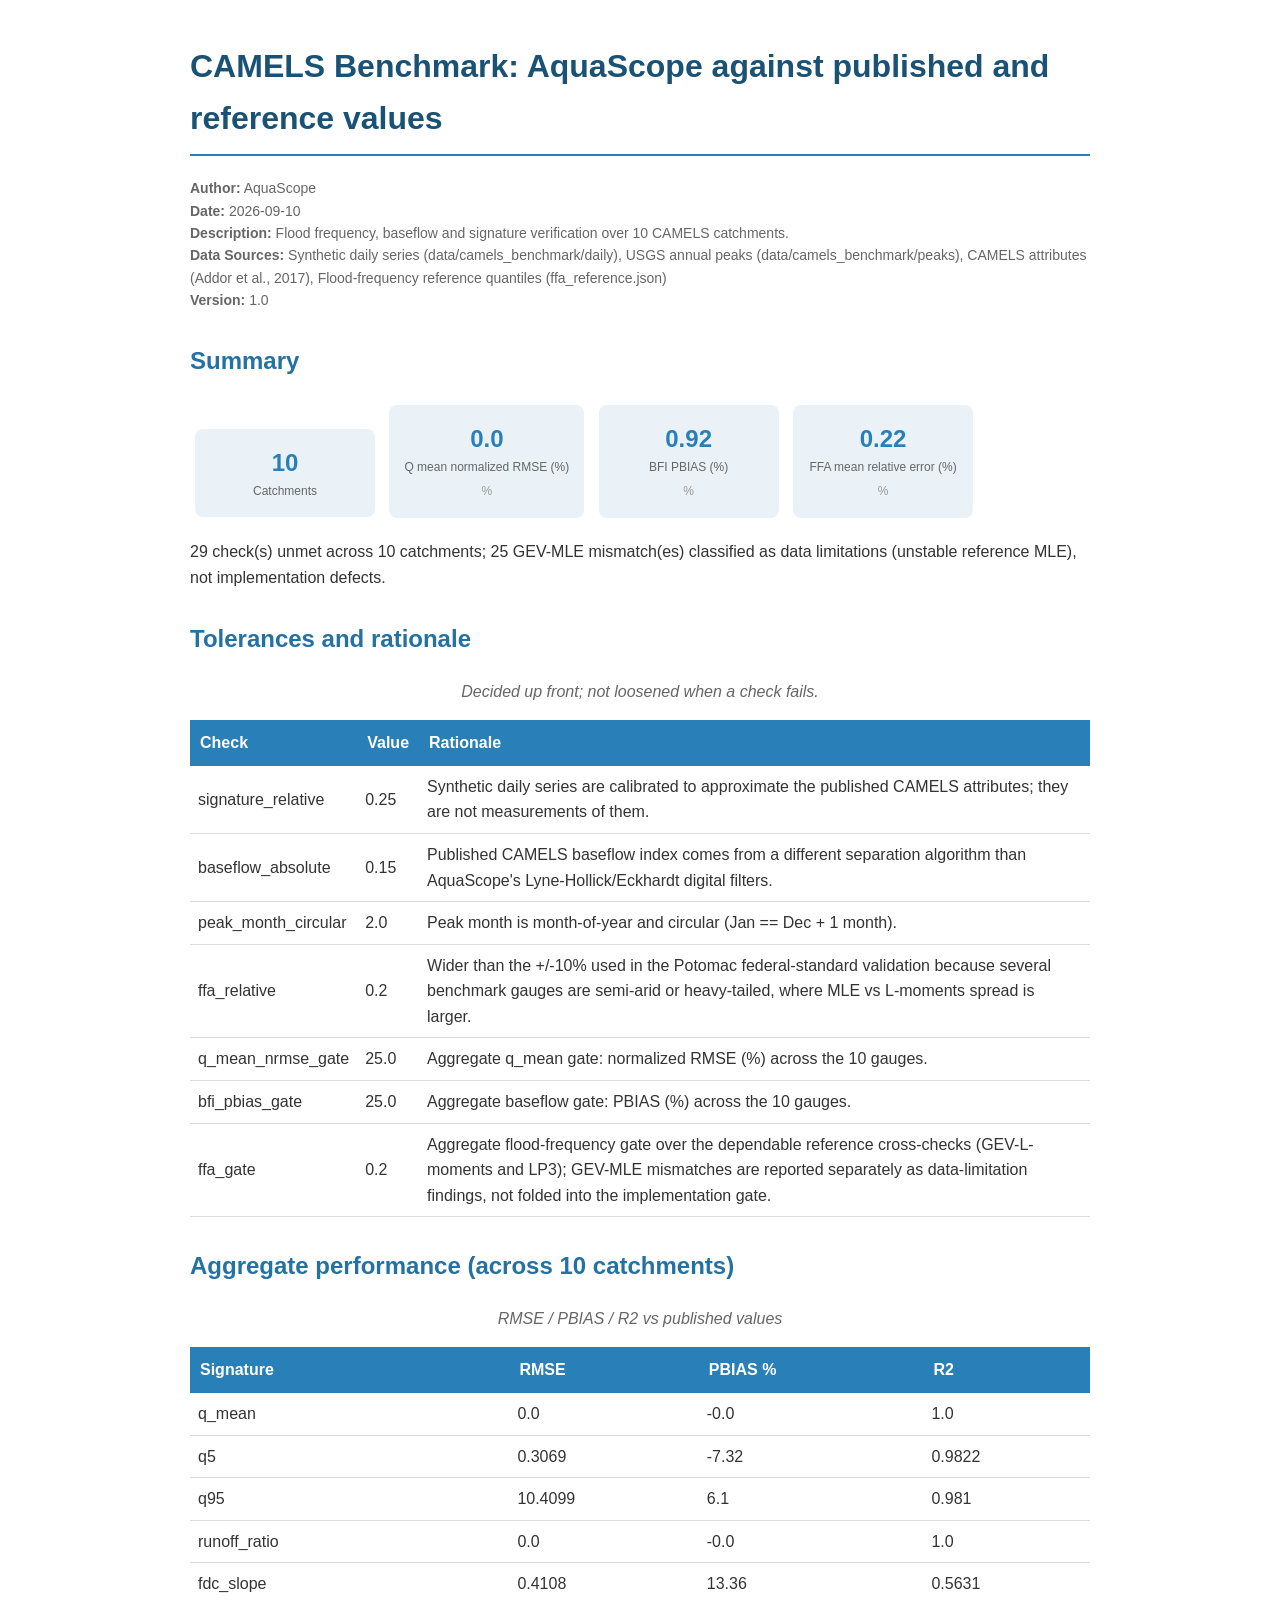
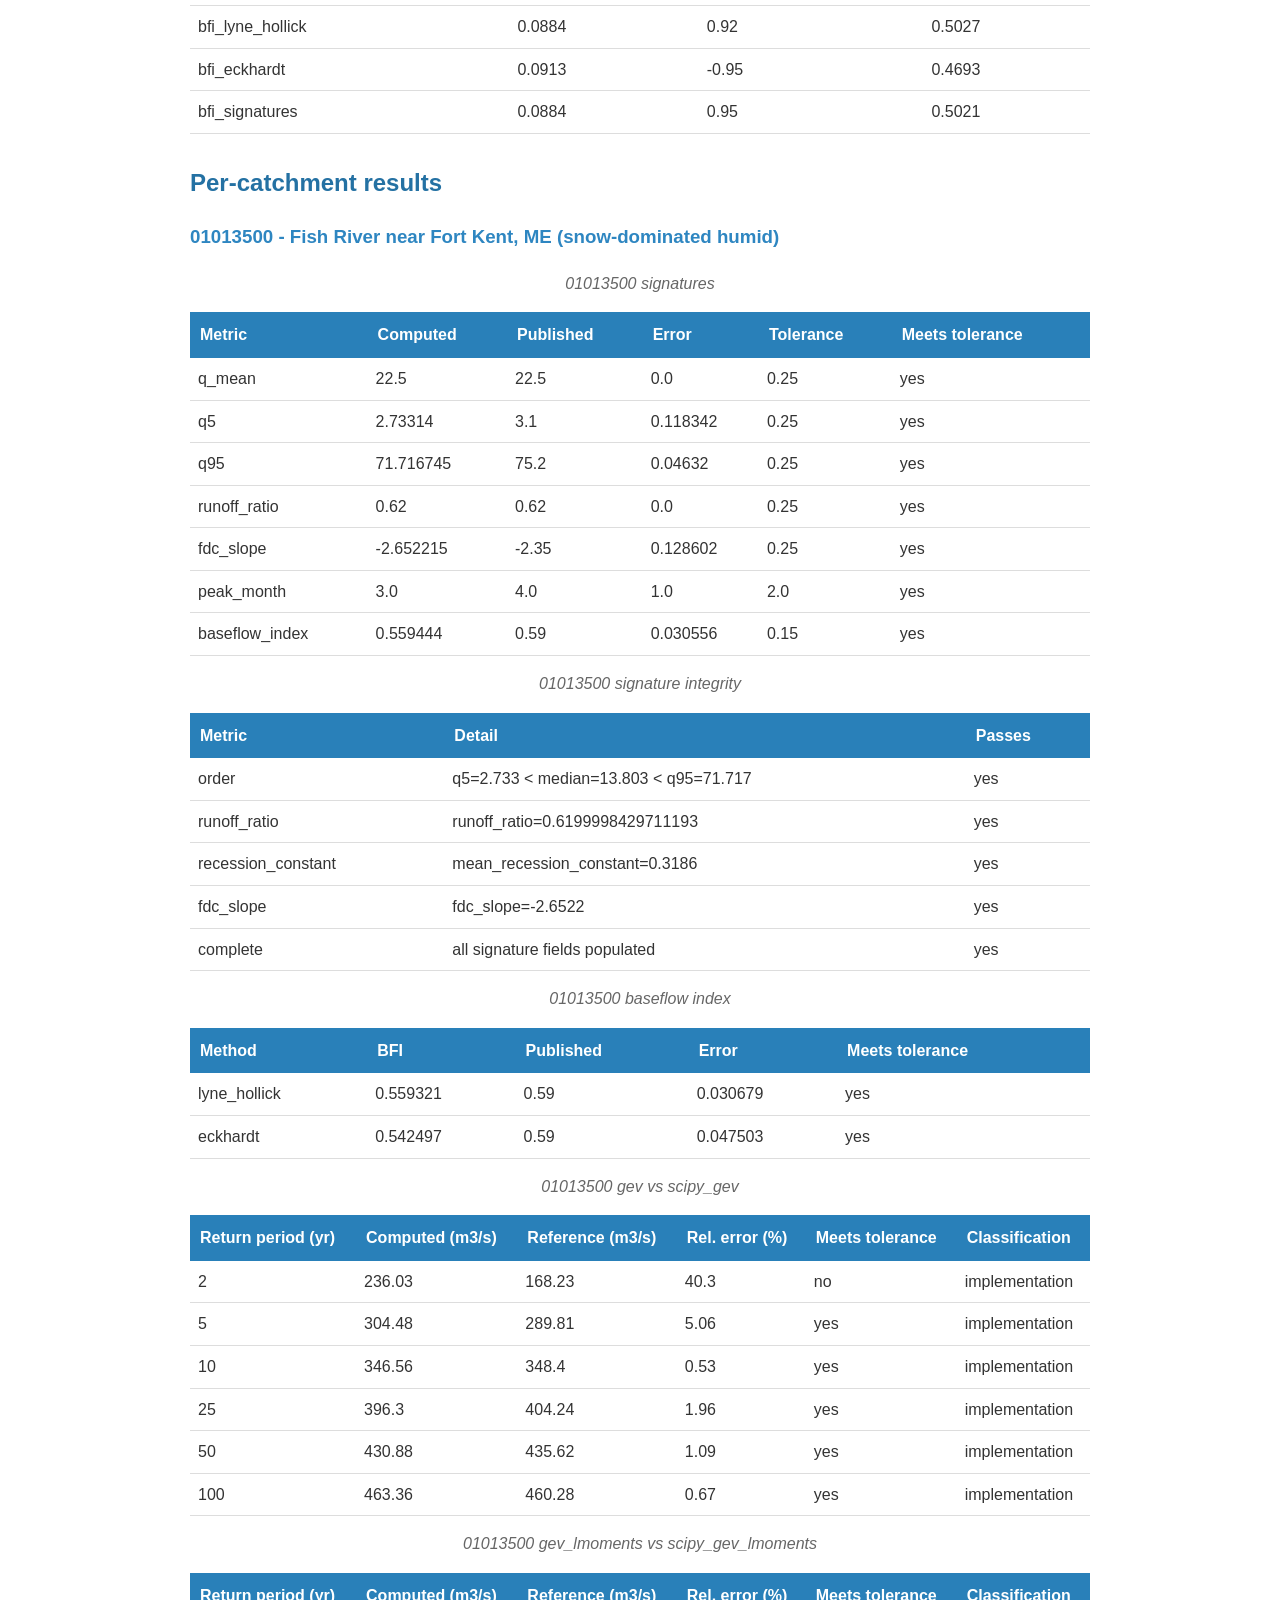
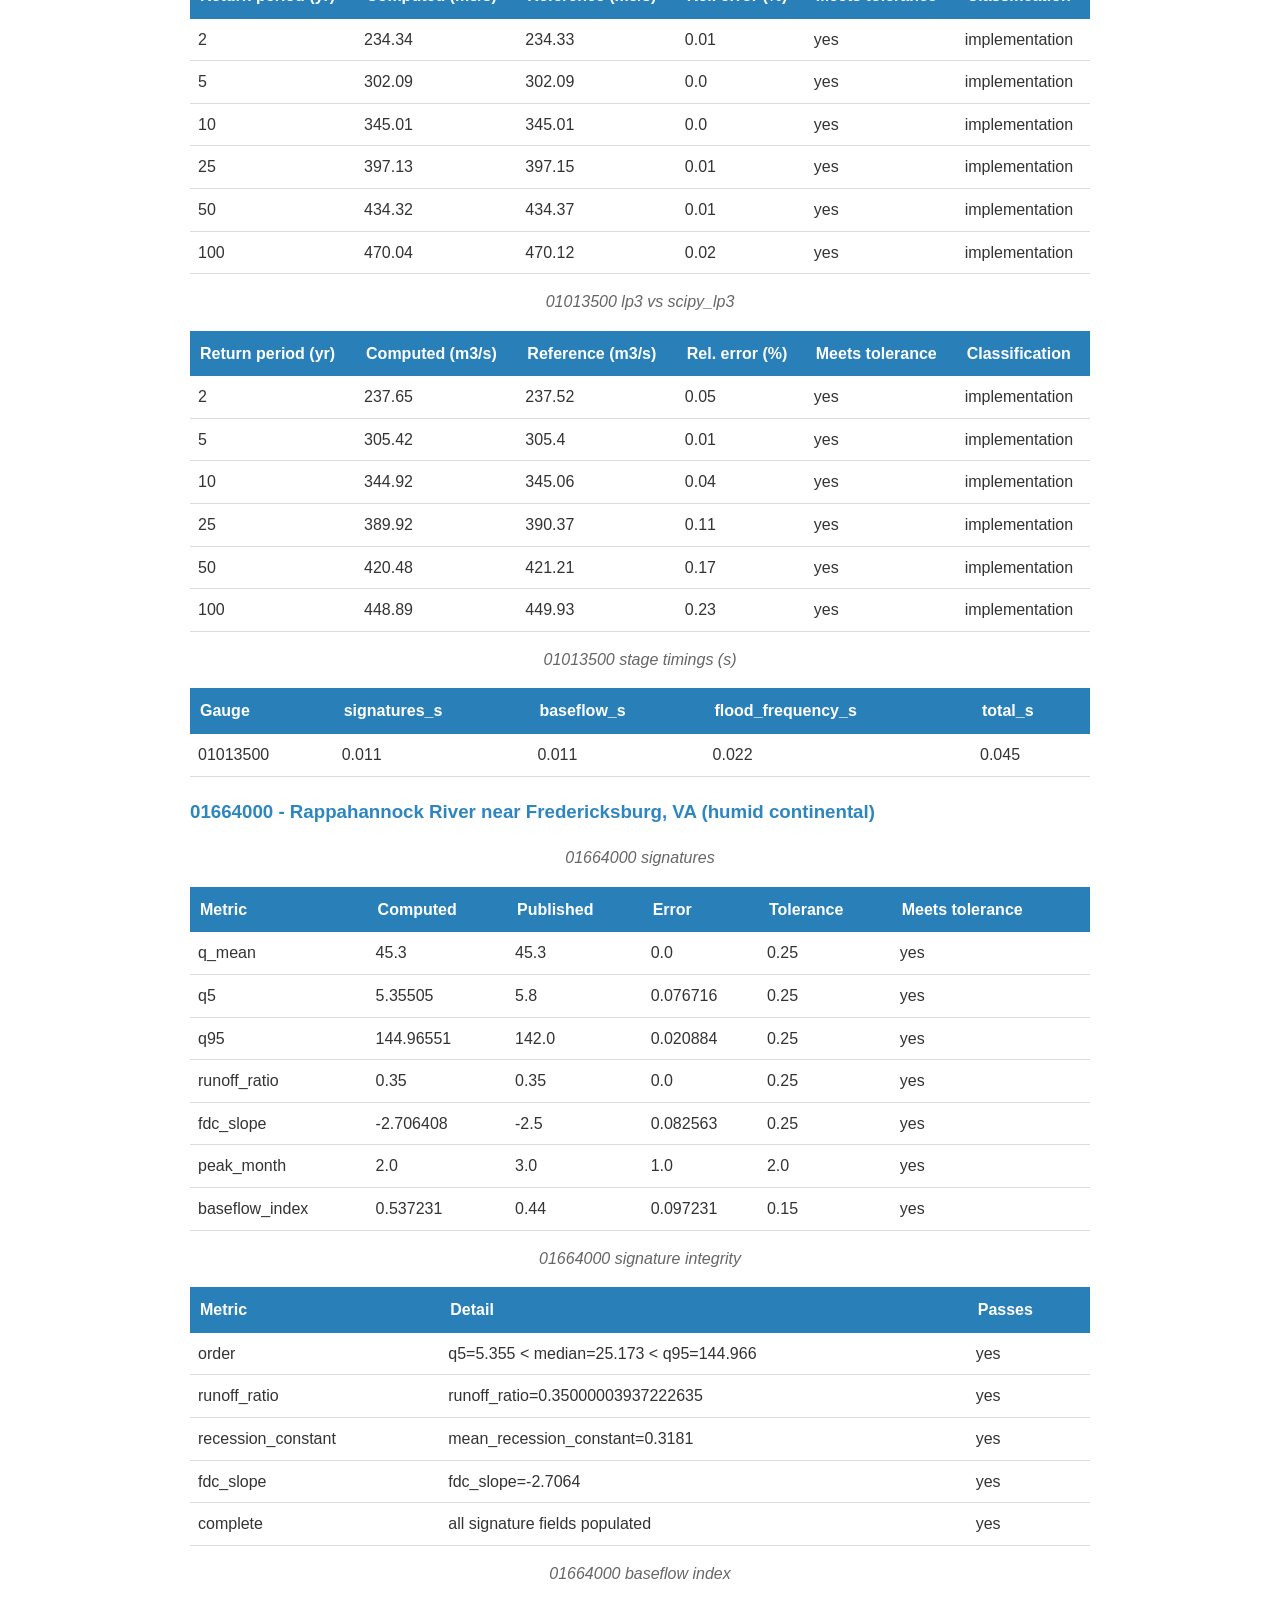
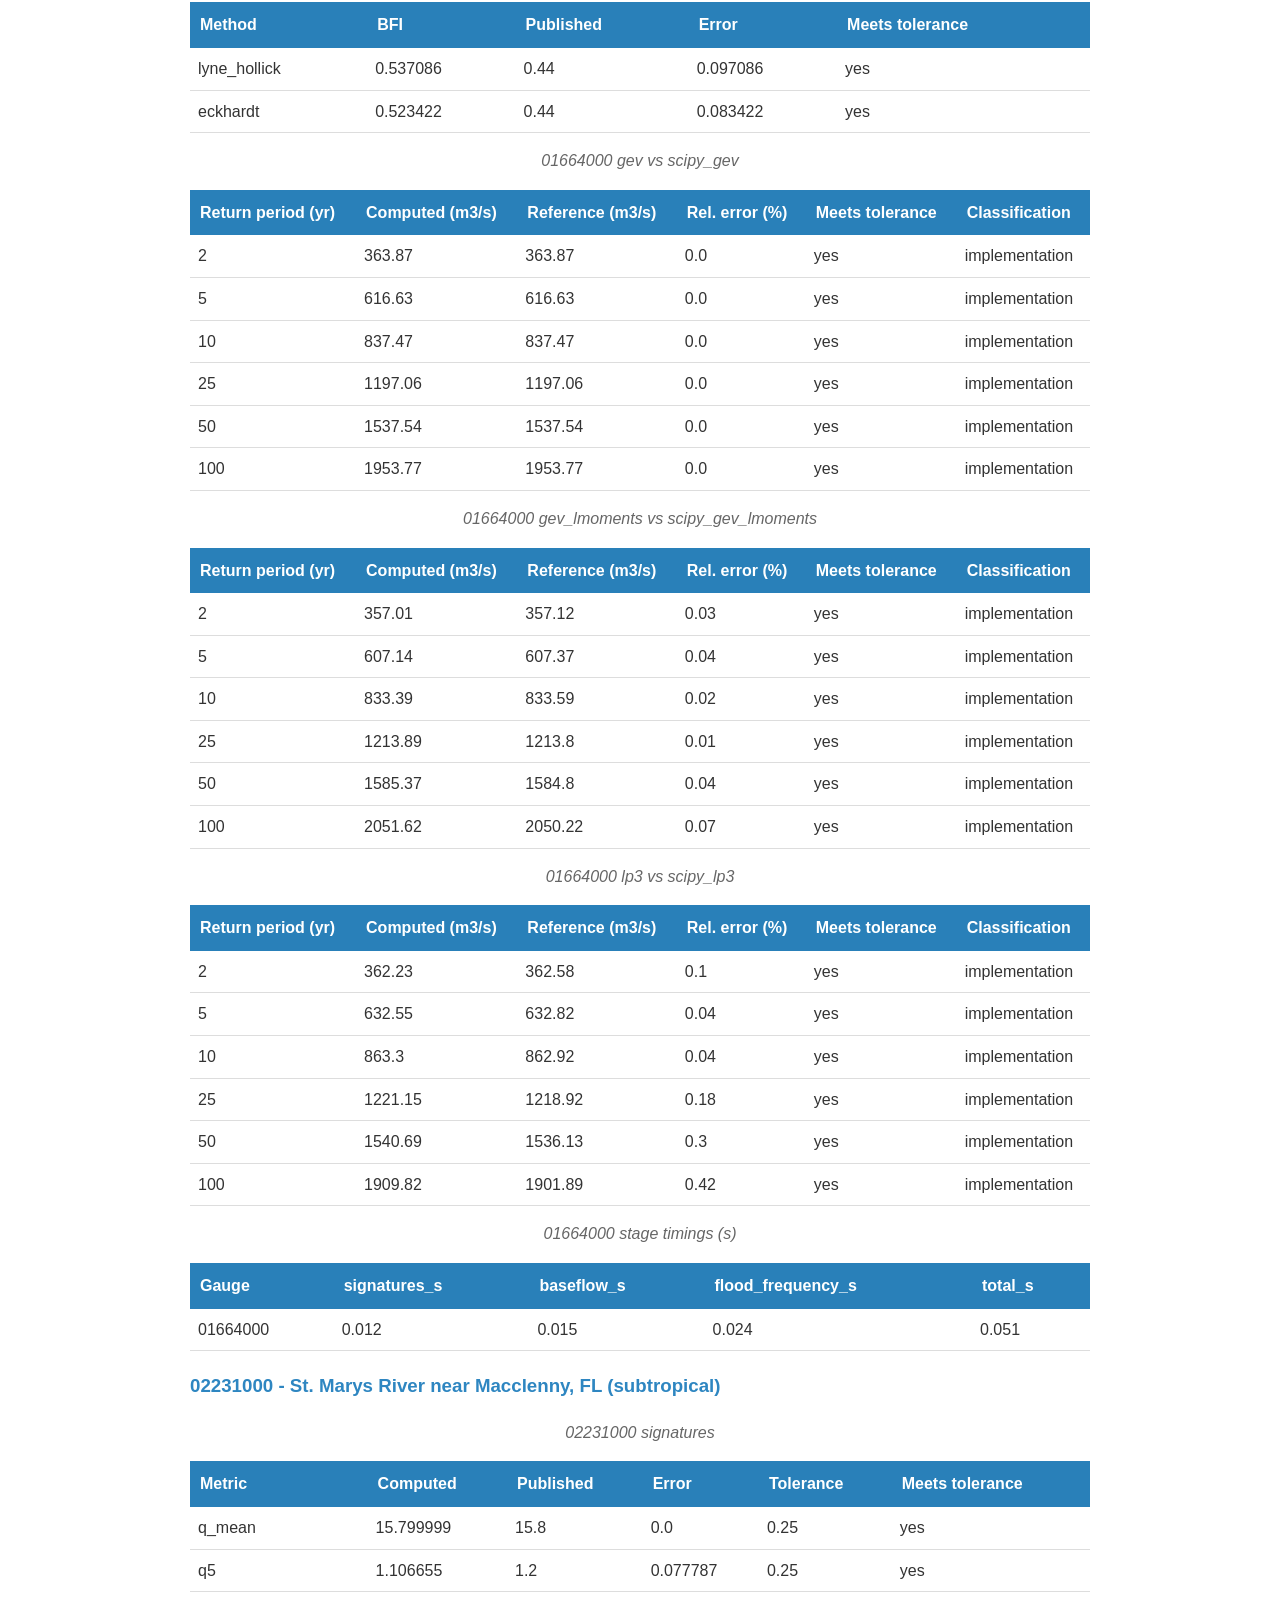
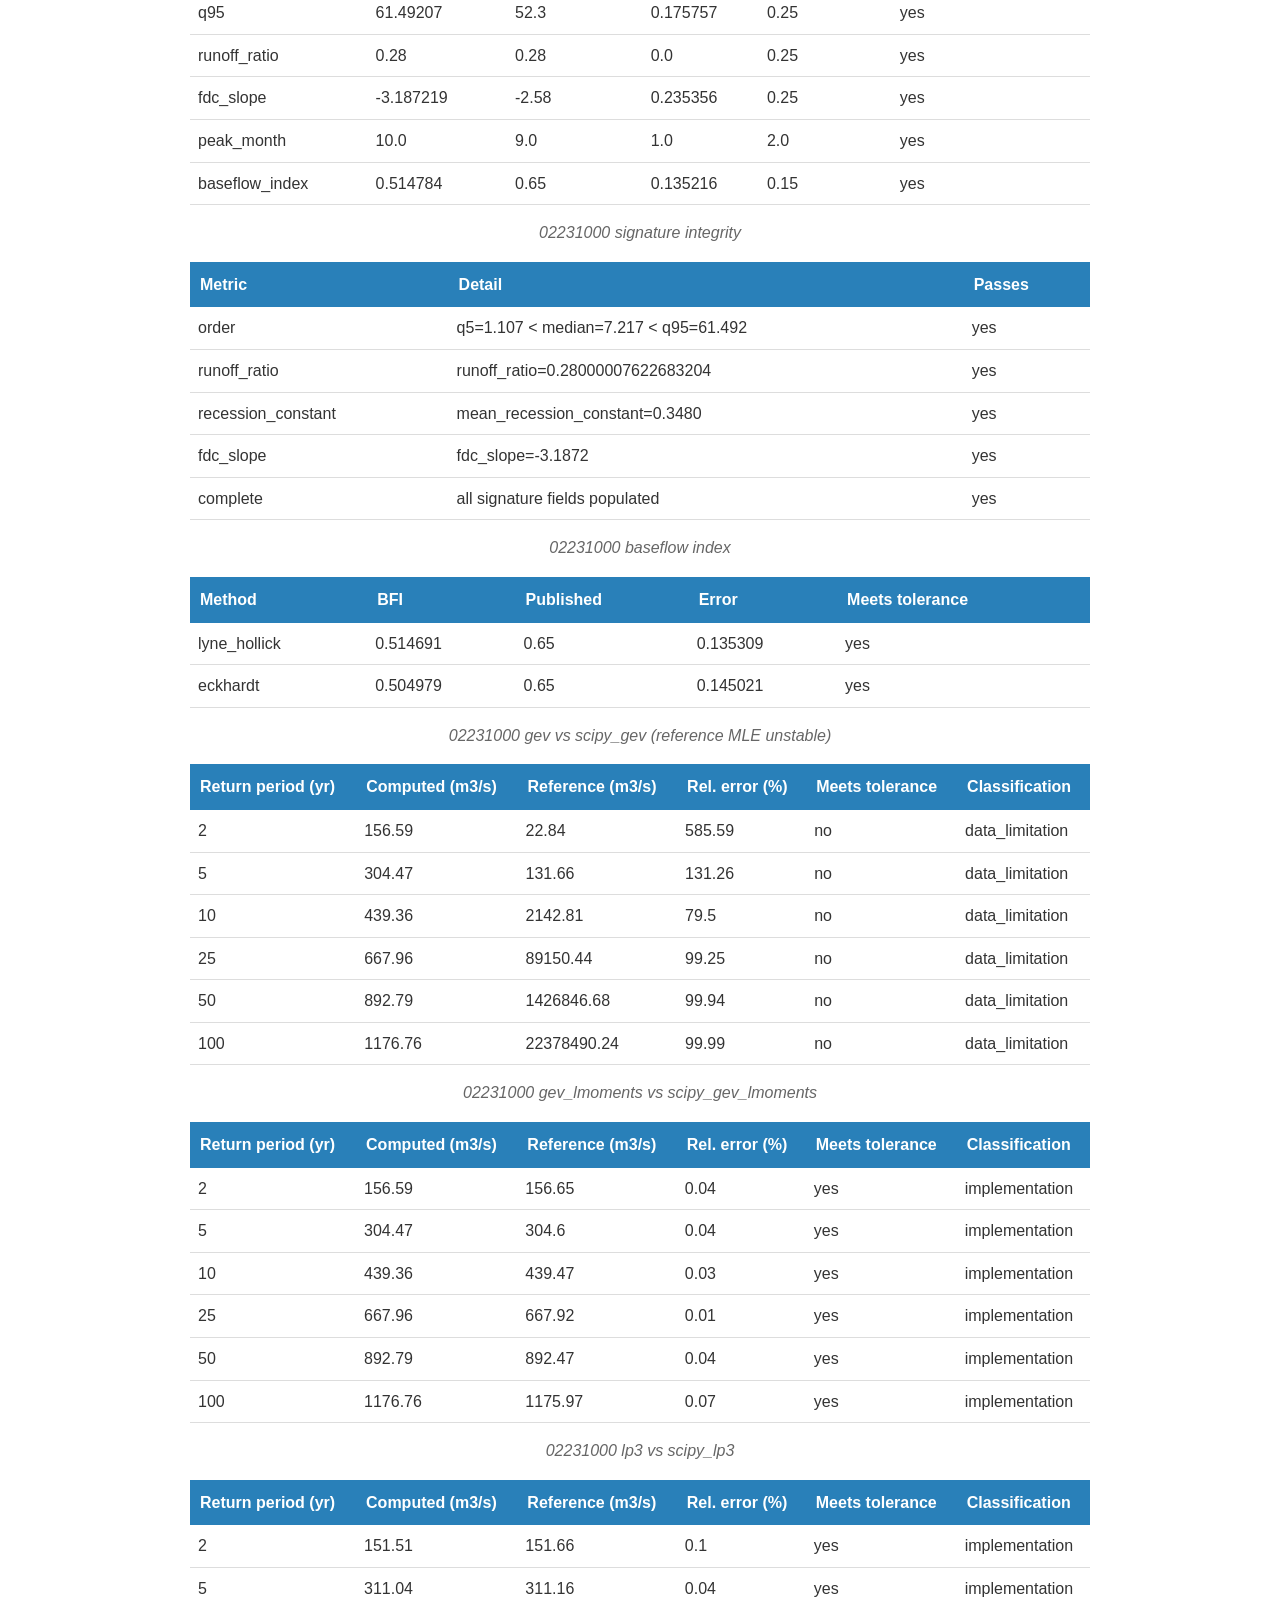
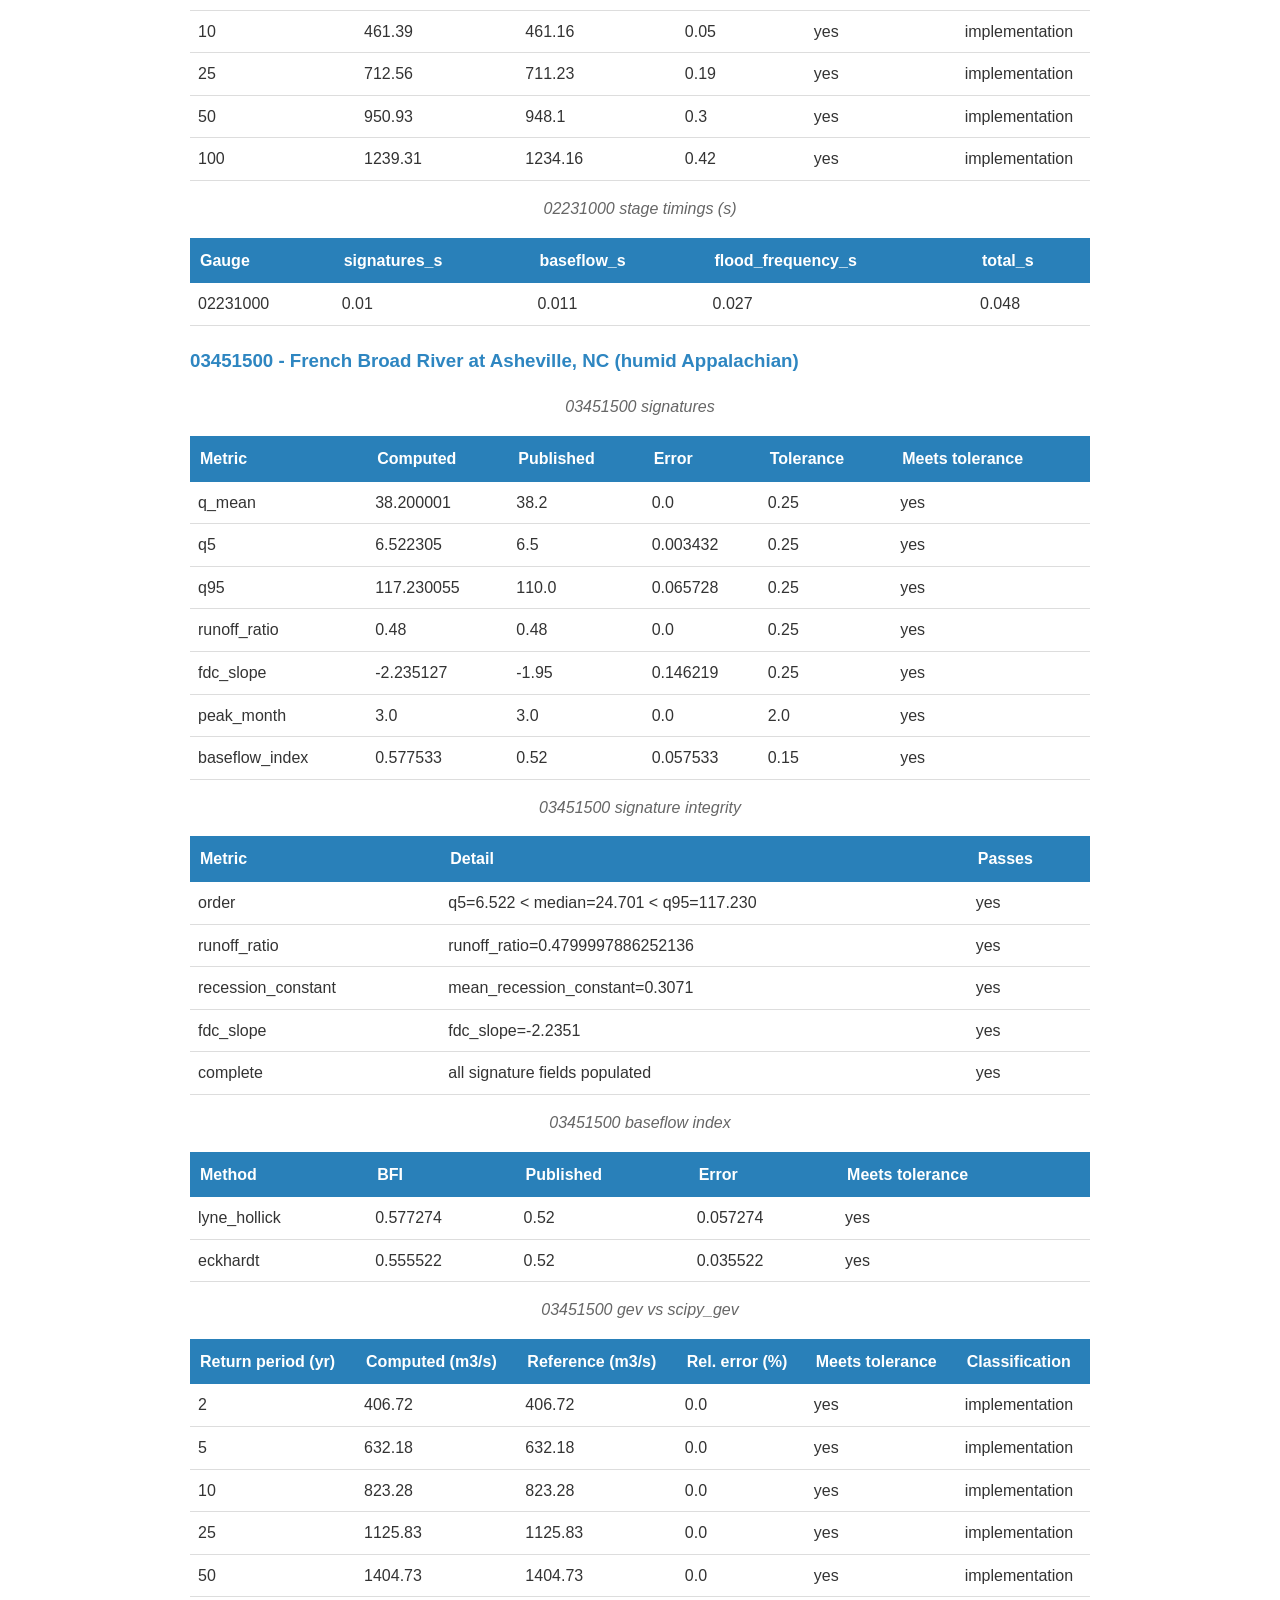
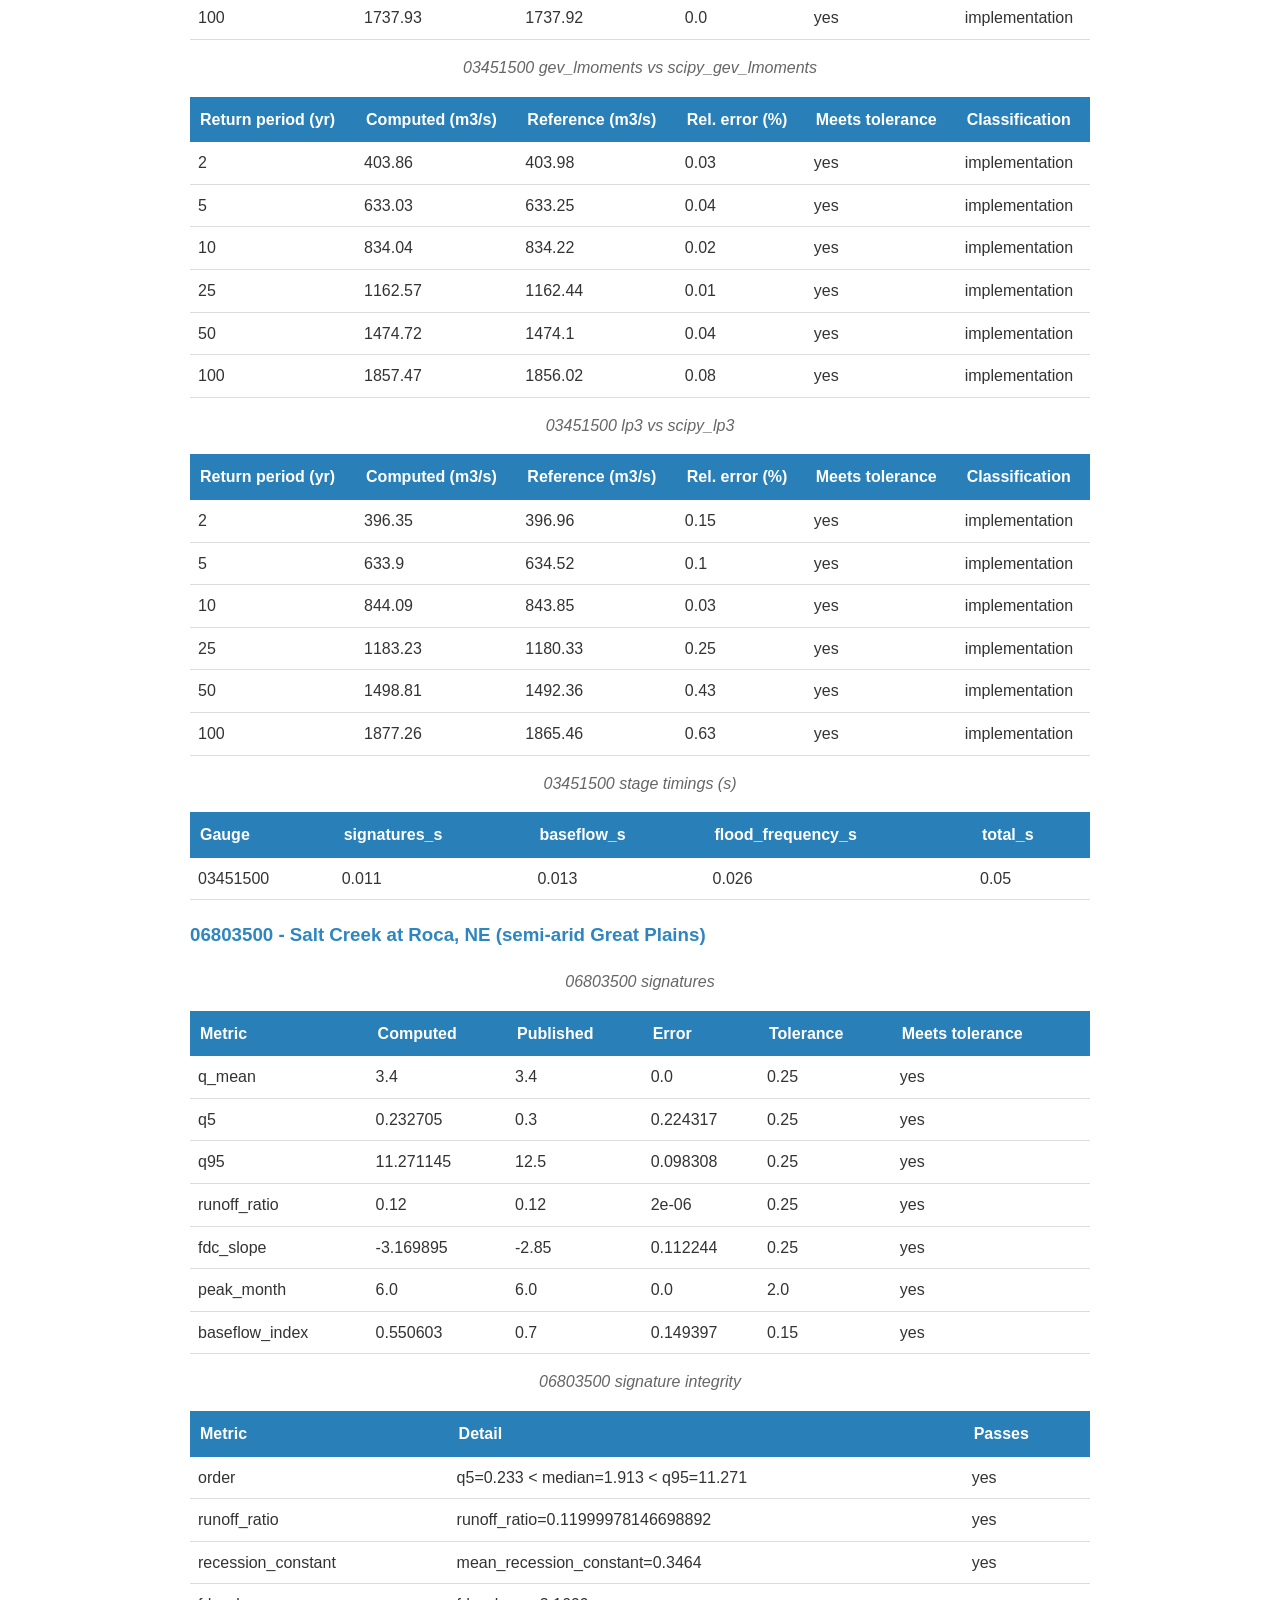
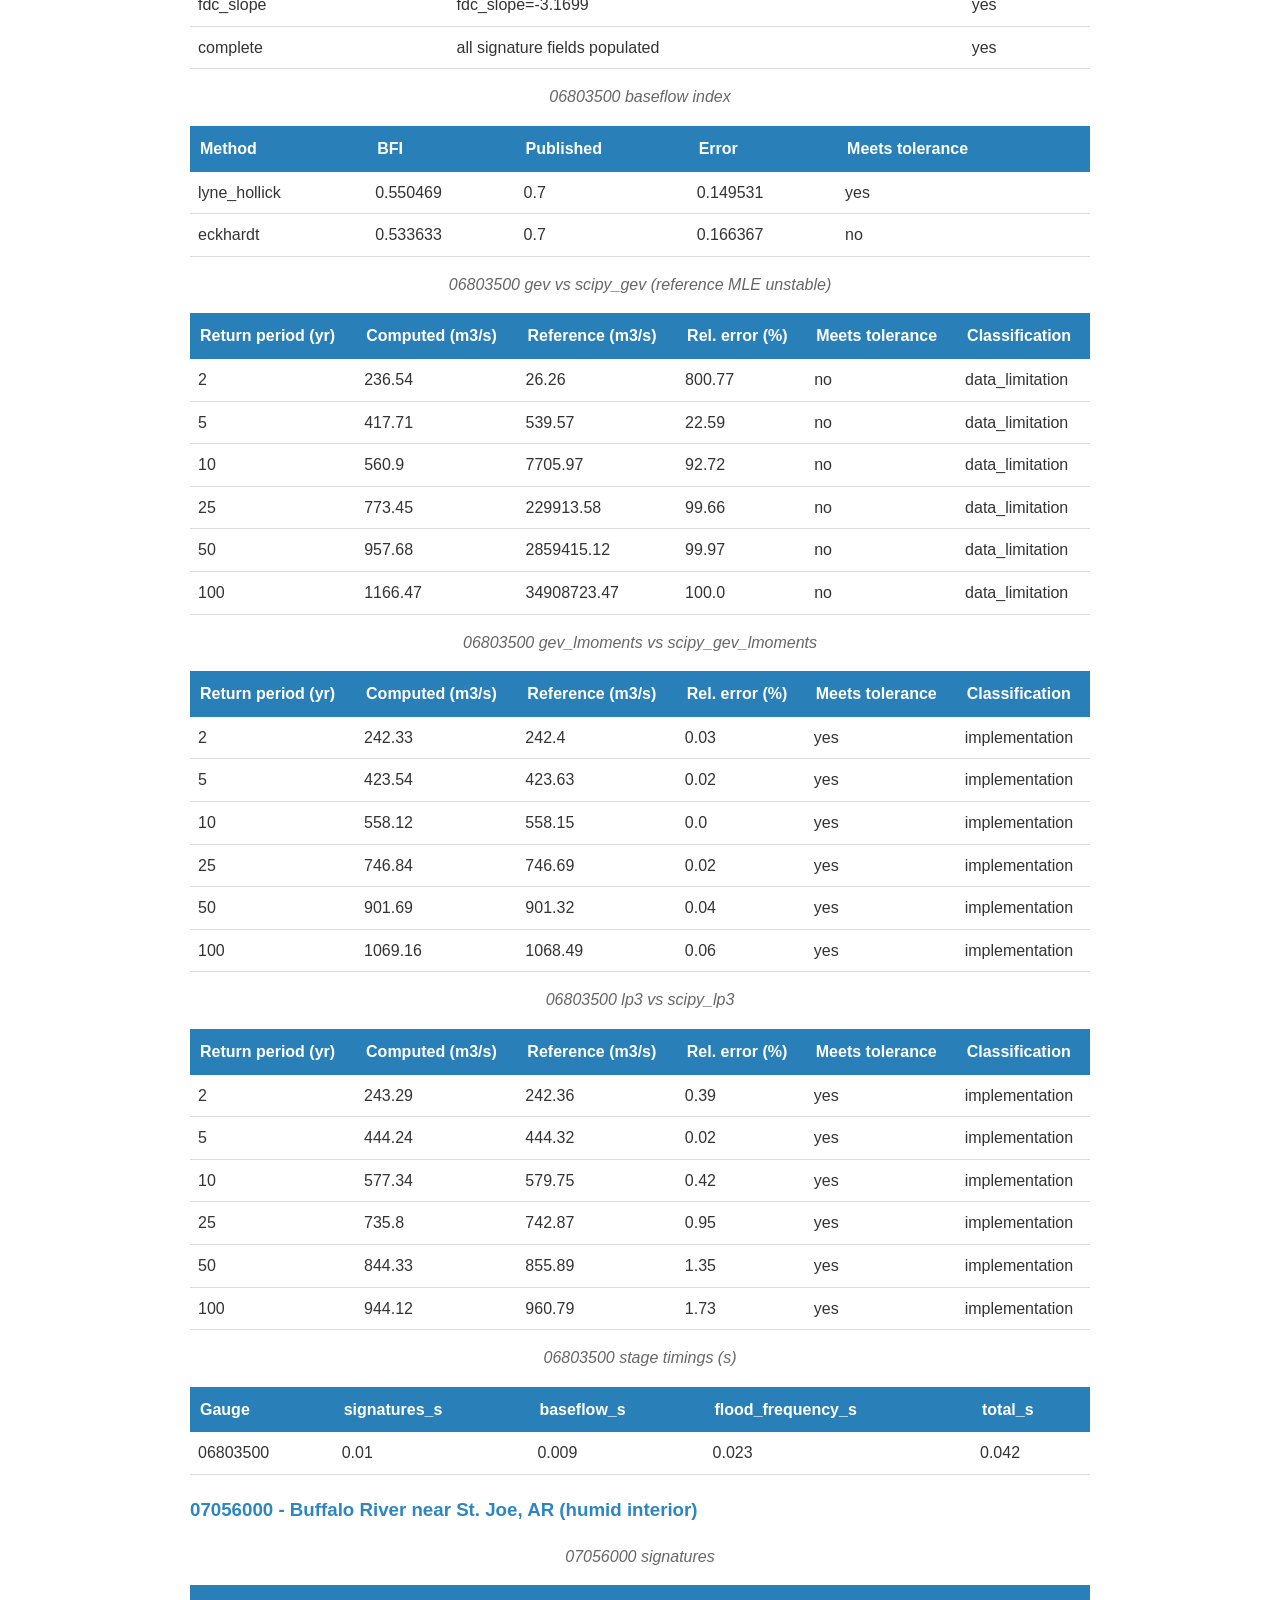
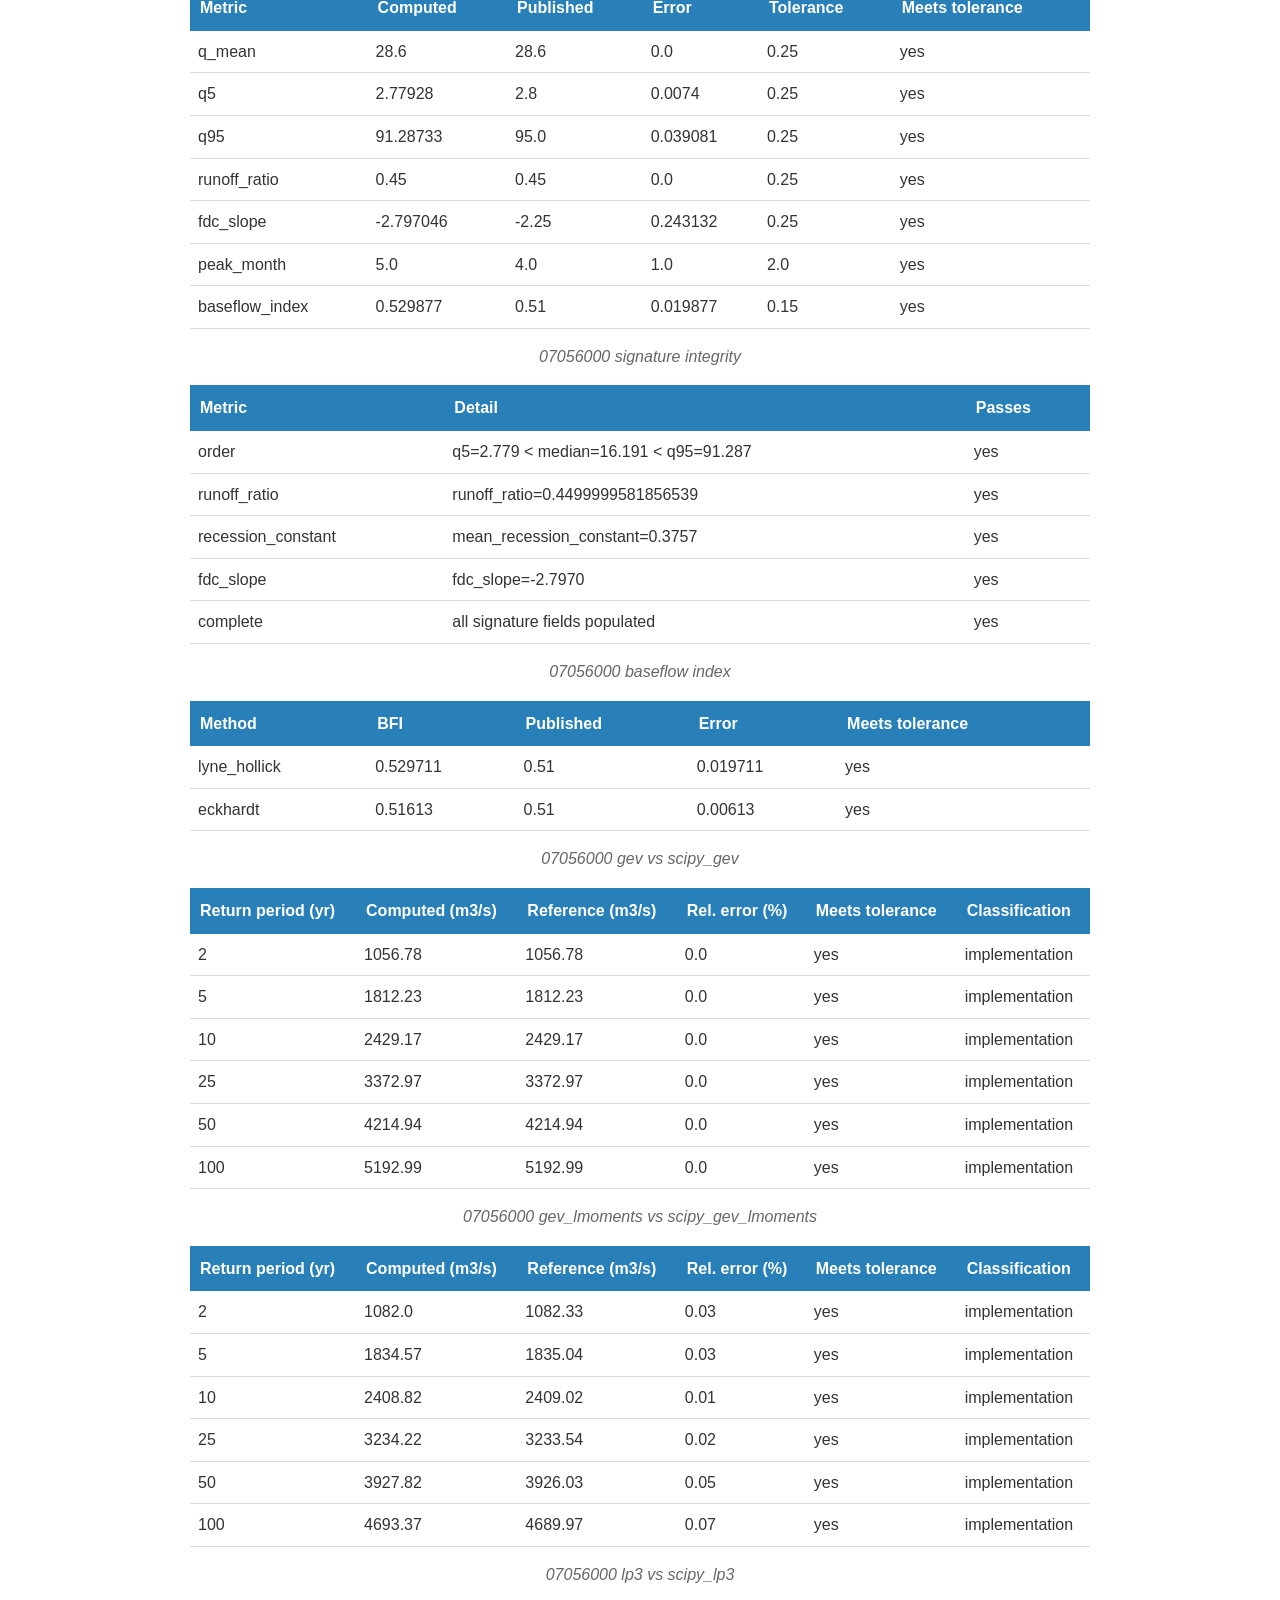
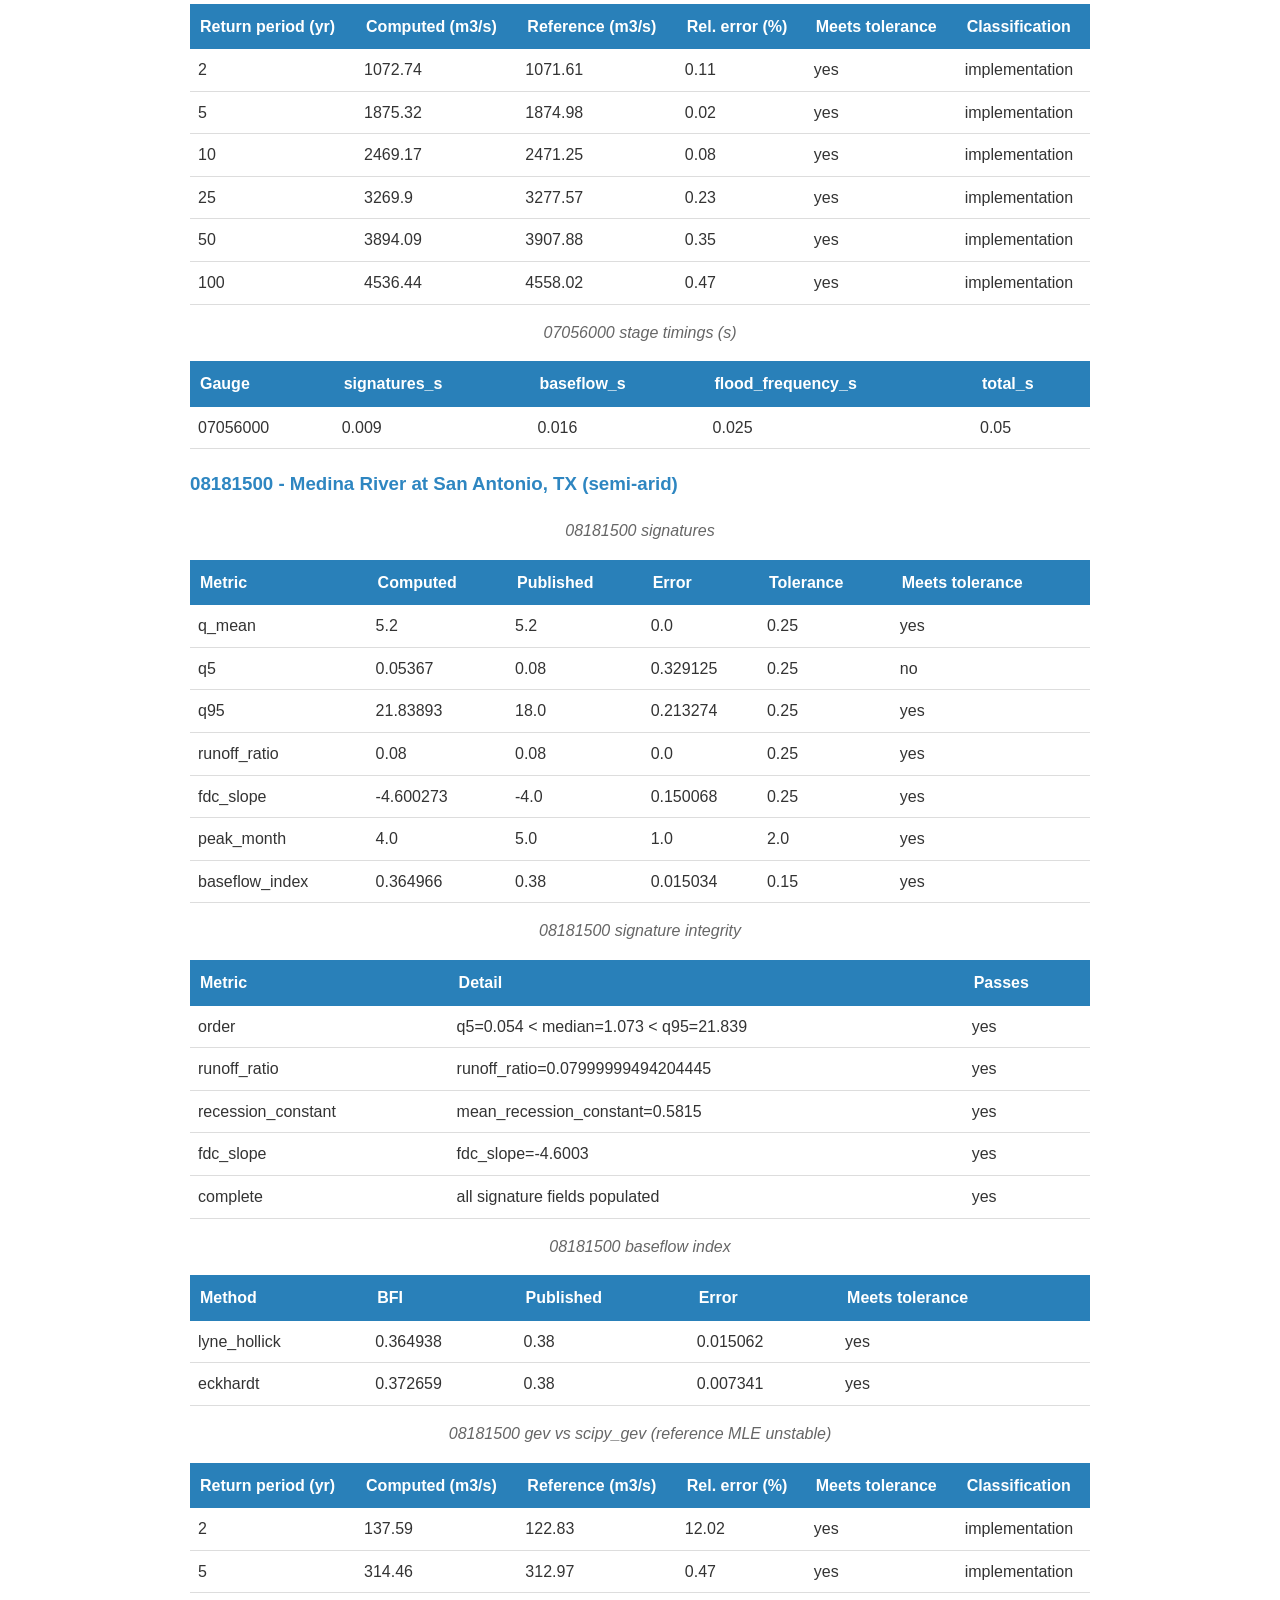
==== examples/camels_benchmark/results.html @ f1af8865 "Fix naming inconsistencies" ====
<!DOCTYPE html>
<html lang="en">
<head>
  <meta charset="UTF-8">
  <meta name="viewport" content="width=device-width, initial-scale=1.0">
  <title>CAMELS Benchmark: AquaScope against published and reference values</title>
  <style>
body {
    font-family: 'Segoe UI', Tahoma, Geneva, Verdana, sans-serif;
    max-width: 900px;
    margin: 0 auto;
    padding: 20px;
    color: #333;
    line-height: 1.6;
}
h1 {
    color: #1a5276;
    border-bottom: 2px solid #2980b9;
    padding-bottom: 10px;
}
h2 {
    color: #2471a3;
    margin-top: 30px;
}
h3 {
    color: #2e86c1;
    margin-top: 20px;
}
h4 {
    color: #3498db;
    margin-top: 15px;
}
table {
    border-collapse: collapse;
    width: 100%;
    margin: 15px 0;
}
th {
    background-color: #2980b9;
    color: white;
    padding: 10px;
    text-align: left;
}
td {
    padding: 8px;
    border-bottom: 1px solid #ddd;
}
tr:hover {
    background-color: #f5f5f5;
}
.metric {
    display: inline-block;
    background: #eaf2f8;
    border-radius: 8px;
    padding: 15px;
    margin: 5px;
    min-width: 150px;
    text-align: center;
}
.metric-value {
    font-size: 24px;
    font-weight: bold;
    color: #2980b9;
}
.metric-name {
    font-size: 12px;
    color: #666;
}
.metric-unit {
    font-size: 12px;
    color: #999;
}
.metric-exceeded {
    color: #e74c3c;
}
.alert-critical {
    color: #e74c3c;
    font-weight: bold;
}
.alert-high {
    color: #e67e22;
    font-weight: bold;
}
.alert-warning {
    color: #f39c12;
}
.alert-medium {
    color: #f39c12;
}
.alert-low {
    color: #27ae60;
}
.figure-caption {
    text-align: center;
    font-style: italic;
    color: #666;
    margin-top: 5px;
}
img {
    max-width: 100%;
    height: auto;
    display: block;
    margin: 10px auto;
}
hr {
    border: none;
    border-top: 1px solid #ddd;
    margin: 30px 0;
}
.toc {
    background: #f8f9fa;
    border: 1px solid #dee2e6;
    border-radius: 5px;
    padding: 15px 25px;
    margin: 20px 0;
}
.toc ul {
    list-style-type: none;
    padding-left: 15px;
}
.toc > ul {
    padding-left: 0;
}
.toc a {
    color: #2471a3;
    text-decoration: none;
}
.toc a:hover {
    text-decoration: underline;
}
.report-meta {
    color: #666;
    font-size: 14px;
    margin-bottom: 20px;
}
</style>
</head>
<body>
<h1>CAMELS Benchmark: AquaScope against published and reference values</h1>
<div class="report-meta"><strong>Author:</strong> AquaScope<br>
<strong>Date:</strong> 2026-09-10<br>
<strong>Description:</strong> Flood frequency, baseflow and signature verification over 10 CAMELS catchments.<br>
<strong>Data Sources:</strong> Synthetic daily series (data/camels_benchmark/daily), USGS annual peaks (data/camels_benchmark/peaks), CAMELS attributes (Addor et al., 2017), Flood-frequency reference quantiles (ffa_reference.json)<br>
<strong>Version:</strong> 1.0</div>
<h2 id="summary">Summary</h2>
<div class="metric"><div class="metric-value">10</div><div class="metric-name">Catchments</div></div>
<div class="metric"><div class="metric-value">0.0</div><div class="metric-name">Q mean normalized RMSE (%)</div><span class="metric-unit">%</span></div>
<div class="metric"><div class="metric-value">0.92</div><div class="metric-name">BFI PBIAS (%)</div><span class="metric-unit">%</span></div>
<div class="metric"><div class="metric-value">0.22</div><div class="metric-name">FFA mean relative error (%)</div><span class="metric-unit">%</span></div>
<p>29 check(s) unmet across 10 catchments; 25 GEV-MLE mismatch(es) classified as data limitations (unstable reference MLE), not implementation defects.</p>
<h2 id="tolerances-and-rationale">Tolerances and rationale</h2>
<p class="figure-caption">Decided up front; not loosened when a check fails.</p>
<table>
<thead><tr>
  <th>Check</th>
  <th>Value</th>
  <th>Rationale</th>
</tr></thead><tbody>
<tr>
  <td>signature_relative</td>
  <td>0.25</td>
  <td>Synthetic daily series are calibrated to approximate the published CAMELS attributes; they are not measurements of them.</td>
</tr>
<tr>
  <td>baseflow_absolute</td>
  <td>0.15</td>
  <td>Published CAMELS baseflow index comes from a different separation algorithm than AquaScope&#x27;s Lyne-Hollick/Eckhardt digital filters.</td>
</tr>
<tr>
  <td>peak_month_circular</td>
  <td>2.0</td>
  <td>Peak month is month-of-year and circular (Jan == Dec + 1 month).</td>
</tr>
<tr>
  <td>ffa_relative</td>
  <td>0.2</td>
  <td>Wider than the +/-10% used in the Potomac federal-standard validation because several benchmark gauges are semi-arid or heavy-tailed, where MLE vs L-moments spread is larger.</td>
</tr>
<tr>
  <td>q_mean_nrmse_gate</td>
  <td>25.0</td>
  <td>Aggregate q_mean gate: normalized RMSE (%) across the 10 gauges.</td>
</tr>
<tr>
  <td>bfi_pbias_gate</td>
  <td>25.0</td>
  <td>Aggregate baseflow gate: PBIAS (%) across the 10 gauges.</td>
</tr>
<tr>
  <td>ffa_gate</td>
  <td>0.2</td>
  <td>Aggregate flood-frequency gate over the dependable reference cross-checks (GEV-L-moments and LP3); GEV-MLE mismatches are reported separately as data-limitation findings, not folded into the implementation gate.</td>
</tr>
</tbody></table>
<h2 id="aggregate-performance-across-10-catchments">Aggregate performance (across 10 catchments)</h2>
<p class="figure-caption">RMSE / PBIAS / R2 vs published values</p>
<table>
<thead><tr>
  <th>Signature</th>
  <th>RMSE</th>
  <th>PBIAS %</th>
  <th>R2</th>
</tr></thead><tbody>
<tr>
  <td>q_mean</td>
  <td>0.0</td>
  <td>-0.0</td>
  <td>1.0</td>
</tr>
<tr>
  <td>q5</td>
  <td>0.3069</td>
  <td>-7.32</td>
  <td>0.9822</td>
</tr>
<tr>
  <td>q95</td>
  <td>10.4099</td>
  <td>6.1</td>
  <td>0.981</td>
</tr>
<tr>
  <td>runoff_ratio</td>
  <td>0.0</td>
  <td>-0.0</td>
  <td>1.0</td>
</tr>
<tr>
  <td>fdc_slope</td>
  <td>0.4108</td>
  <td>13.36</td>
  <td>0.5631</td>
</tr>
<tr>
  <td>bfi_lyne_hollick</td>
  <td>0.0884</td>
  <td>0.92</td>
  <td>0.5027</td>
</tr>
<tr>
  <td>bfi_eckhardt</td>
  <td>0.0913</td>
  <td>-0.95</td>
  <td>0.4693</td>
</tr>
<tr>
  <td>bfi_signatures</td>
  <td>0.0884</td>
  <td>0.95</td>
  <td>0.5021</td>
</tr>
</tbody></table>
<h2 id="per-catchment-results">Per-catchment results</h2>
<h3 id="01013500---fish-river-near-fort-kent-me-snow-dominated-humid">01013500 - Fish River near Fort Kent, ME (snow-dominated humid)</h3>
<p class="figure-caption">01013500 signatures</p>
<table>
<thead><tr>
  <th>Metric</th>
  <th>Computed</th>
  <th>Published</th>
  <th>Error</th>
  <th>Tolerance</th>
  <th>Meets tolerance</th>
</tr></thead><tbody>
<tr>
  <td>q_mean</td>
  <td>22.5</td>
  <td>22.5</td>
  <td>0.0</td>
  <td>0.25</td>
  <td>yes</td>
</tr>
<tr>
  <td>q5</td>
  <td>2.73314</td>
  <td>3.1</td>
  <td>0.118342</td>
  <td>0.25</td>
  <td>yes</td>
</tr>
<tr>
  <td>q95</td>
  <td>71.716745</td>
  <td>75.2</td>
  <td>0.04632</td>
  <td>0.25</td>
  <td>yes</td>
</tr>
<tr>
  <td>runoff_ratio</td>
  <td>0.62</td>
  <td>0.62</td>
  <td>0.0</td>
  <td>0.25</td>
  <td>yes</td>
</tr>
<tr>
  <td>fdc_slope</td>
  <td>-2.652215</td>
  <td>-2.35</td>
  <td>0.128602</td>
  <td>0.25</td>
  <td>yes</td>
</tr>
<tr>
  <td>peak_month</td>
  <td>3.0</td>
  <td>4.0</td>
  <td>1.0</td>
  <td>2.0</td>
  <td>yes</td>
</tr>
<tr>
  <td>baseflow_index</td>
  <td>0.559444</td>
  <td>0.59</td>
  <td>0.030556</td>
  <td>0.15</td>
  <td>yes</td>
</tr>
</tbody></table>
<p class="figure-caption">01013500 signature integrity</p>
<table>
<thead><tr>
  <th>Metric</th>
  <th>Detail</th>
  <th>Passes</th>
</tr></thead><tbody>
<tr>
  <td>order</td>
  <td>q5=2.733 &lt; median=13.803 &lt; q95=71.717</td>
  <td>yes</td>
</tr>
<tr>
  <td>runoff_ratio</td>
  <td>runoff_ratio=0.6199998429711193</td>
  <td>yes</td>
</tr>
<tr>
  <td>recession_constant</td>
  <td>mean_recession_constant=0.3186</td>
  <td>yes</td>
</tr>
<tr>
  <td>fdc_slope</td>
  <td>fdc_slope=-2.6522</td>
  <td>yes</td>
</tr>
<tr>
  <td>complete</td>
  <td>all signature fields populated</td>
  <td>yes</td>
</tr>
</tbody></table>
<p class="figure-caption">01013500 baseflow index</p>
<table>
<thead><tr>
  <th>Method</th>
  <th>BFI</th>
  <th>Published</th>
  <th>Error</th>
  <th>Meets tolerance</th>
</tr></thead><tbody>
<tr>
  <td>lyne_hollick</td>
  <td>0.559321</td>
  <td>0.59</td>
  <td>0.030679</td>
  <td>yes</td>
</tr>
<tr>
  <td>eckhardt</td>
  <td>0.542497</td>
  <td>0.59</td>
  <td>0.047503</td>
  <td>yes</td>
</tr>
</tbody></table>
<p class="figure-caption">01013500 gev vs scipy_gev</p>
<table>
<thead><tr>
  <th>Return period (yr)</th>
  <th>Computed (m3/s)</th>
  <th>Reference (m3/s)</th>
  <th>Rel. error (%)</th>
  <th>Meets tolerance</th>
  <th>Classification</th>
</tr></thead><tbody>
<tr>
  <td>2</td>
  <td>236.03</td>
  <td>168.23</td>
  <td>40.3</td>
  <td>no</td>
  <td>implementation</td>
</tr>
<tr>
  <td>5</td>
  <td>304.48</td>
  <td>289.81</td>
  <td>5.06</td>
  <td>yes</td>
  <td>implementation</td>
</tr>
<tr>
  <td>10</td>
  <td>346.56</td>
  <td>348.4</td>
  <td>0.53</td>
  <td>yes</td>
  <td>implementation</td>
</tr>
<tr>
  <td>25</td>
  <td>396.3</td>
  <td>404.24</td>
  <td>1.96</td>
  <td>yes</td>
  <td>implementation</td>
</tr>
<tr>
  <td>50</td>
  <td>430.88</td>
  <td>435.62</td>
  <td>1.09</td>
  <td>yes</td>
  <td>implementation</td>
</tr>
<tr>
  <td>100</td>
  <td>463.36</td>
  <td>460.28</td>
  <td>0.67</td>
  <td>yes</td>
  <td>implementation</td>
</tr>
</tbody></table>
<p class="figure-caption">01013500 gev_lmoments vs scipy_gev_lmoments</p>
<table>
<thead><tr>
  <th>Return period (yr)</th>
  <th>Computed (m3/s)</th>
  <th>Reference (m3/s)</th>
  <th>Rel. error (%)</th>
  <th>Meets tolerance</th>
  <th>Classification</th>
</tr></thead><tbody>
<tr>
  <td>2</td>
  <td>234.34</td>
  <td>234.33</td>
  <td>0.01</td>
  <td>yes</td>
  <td>implementation</td>
</tr>
<tr>
  <td>5</td>
  <td>302.09</td>
  <td>302.09</td>
  <td>0.0</td>
  <td>yes</td>
  <td>implementation</td>
</tr>
<tr>
  <td>10</td>
  <td>345.01</td>
  <td>345.01</td>
  <td>0.0</td>
  <td>yes</td>
  <td>implementation</td>
</tr>
<tr>
  <td>25</td>
  <td>397.13</td>
  <td>397.15</td>
  <td>0.01</td>
  <td>yes</td>
  <td>implementation</td>
</tr>
<tr>
  <td>50</td>
  <td>434.32</td>
  <td>434.37</td>
  <td>0.01</td>
  <td>yes</td>
  <td>implementation</td>
</tr>
<tr>
  <td>100</td>
  <td>470.04</td>
  <td>470.12</td>
  <td>0.02</td>
  <td>yes</td>
  <td>implementation</td>
</tr>
</tbody></table>
<p class="figure-caption">01013500 lp3 vs scipy_lp3</p>
<table>
<thead><tr>
  <th>Return period (yr)</th>
  <th>Computed (m3/s)</th>
  <th>Reference (m3/s)</th>
  <th>Rel. error (%)</th>
  <th>Meets tolerance</th>
  <th>Classification</th>
</tr></thead><tbody>
<tr>
  <td>2</td>
  <td>237.65</td>
  <td>237.52</td>
  <td>0.05</td>
  <td>yes</td>
  <td>implementation</td>
</tr>
<tr>
  <td>5</td>
  <td>305.42</td>
  <td>305.4</td>
  <td>0.01</td>
  <td>yes</td>
  <td>implementation</td>
</tr>
<tr>
  <td>10</td>
  <td>344.92</td>
  <td>345.06</td>
  <td>0.04</td>
  <td>yes</td>
  <td>implementation</td>
</tr>
<tr>
  <td>25</td>
  <td>389.92</td>
  <td>390.37</td>
  <td>0.11</td>
  <td>yes</td>
  <td>implementation</td>
</tr>
<tr>
  <td>50</td>
  <td>420.48</td>
  <td>421.21</td>
  <td>0.17</td>
  <td>yes</td>
  <td>implementation</td>
</tr>
<tr>
  <td>100</td>
  <td>448.89</td>
  <td>449.93</td>
  <td>0.23</td>
  <td>yes</td>
  <td>implementation</td>
</tr>
</tbody></table>
<p class="figure-caption">01013500 stage timings (s)</p>
<table>
<thead><tr>
  <th>Gauge</th>
  <th>signatures_s</th>
  <th>baseflow_s</th>
  <th>flood_frequency_s</th>
  <th>total_s</th>
</tr></thead><tbody>
<tr>
  <td>01013500</td>
  <td>0.011</td>
  <td>0.011</td>
  <td>0.022</td>
  <td>0.045</td>
</tr>
</tbody></table>
<h3 id="01664000---rappahannock-river-near-fredericksburg-va-humid-continental">01664000 - Rappahannock River near Fredericksburg, VA (humid continental)</h3>
<p class="figure-caption">01664000 signatures</p>
<table>
<thead><tr>
  <th>Metric</th>
  <th>Computed</th>
  <th>Published</th>
  <th>Error</th>
  <th>Tolerance</th>
  <th>Meets tolerance</th>
</tr></thead><tbody>
<tr>
  <td>q_mean</td>
  <td>45.3</td>
  <td>45.3</td>
  <td>0.0</td>
  <td>0.25</td>
  <td>yes</td>
</tr>
<tr>
  <td>q5</td>
  <td>5.35505</td>
  <td>5.8</td>
  <td>0.076716</td>
  <td>0.25</td>
  <td>yes</td>
</tr>
<tr>
  <td>q95</td>
  <td>144.96551</td>
  <td>142.0</td>
  <td>0.020884</td>
  <td>0.25</td>
  <td>yes</td>
</tr>
<tr>
  <td>runoff_ratio</td>
  <td>0.35</td>
  <td>0.35</td>
  <td>0.0</td>
  <td>0.25</td>
  <td>yes</td>
</tr>
<tr>
  <td>fdc_slope</td>
  <td>-2.706408</td>
  <td>-2.5</td>
  <td>0.082563</td>
  <td>0.25</td>
  <td>yes</td>
</tr>
<tr>
  <td>peak_month</td>
  <td>2.0</td>
  <td>3.0</td>
  <td>1.0</td>
  <td>2.0</td>
  <td>yes</td>
</tr>
<tr>
  <td>baseflow_index</td>
  <td>0.537231</td>
  <td>0.44</td>
  <td>0.097231</td>
  <td>0.15</td>
  <td>yes</td>
</tr>
</tbody></table>
<p class="figure-caption">01664000 signature integrity</p>
<table>
<thead><tr>
  <th>Metric</th>
  <th>Detail</th>
  <th>Passes</th>
</tr></thead><tbody>
<tr>
  <td>order</td>
  <td>q5=5.355 &lt; median=25.173 &lt; q95=144.966</td>
  <td>yes</td>
</tr>
<tr>
  <td>runoff_ratio</td>
  <td>runoff_ratio=0.35000003937222635</td>
  <td>yes</td>
</tr>
<tr>
  <td>recession_constant</td>
  <td>mean_recession_constant=0.3181</td>
  <td>yes</td>
</tr>
<tr>
  <td>fdc_slope</td>
  <td>fdc_slope=-2.7064</td>
  <td>yes</td>
</tr>
<tr>
  <td>complete</td>
  <td>all signature fields populated</td>
  <td>yes</td>
</tr>
</tbody></table>
<p class="figure-caption">01664000 baseflow index</p>
<table>
<thead><tr>
  <th>Method</th>
  <th>BFI</th>
  <th>Published</th>
  <th>Error</th>
  <th>Meets tolerance</th>
</tr></thead><tbody>
<tr>
  <td>lyne_hollick</td>
  <td>0.537086</td>
  <td>0.44</td>
  <td>0.097086</td>
  <td>yes</td>
</tr>
<tr>
  <td>eckhardt</td>
  <td>0.523422</td>
  <td>0.44</td>
  <td>0.083422</td>
  <td>yes</td>
</tr>
</tbody></table>
<p class="figure-caption">01664000 gev vs scipy_gev</p>
<table>
<thead><tr>
  <th>Return period (yr)</th>
  <th>Computed (m3/s)</th>
  <th>Reference (m3/s)</th>
  <th>Rel. error (%)</th>
  <th>Meets tolerance</th>
  <th>Classification</th>
</tr></thead><tbody>
<tr>
  <td>2</td>
  <td>363.87</td>
  <td>363.87</td>
  <td>0.0</td>
  <td>yes</td>
  <td>implementation</td>
</tr>
<tr>
  <td>5</td>
  <td>616.63</td>
  <td>616.63</td>
  <td>0.0</td>
  <td>yes</td>
  <td>implementation</td>
</tr>
<tr>
  <td>10</td>
  <td>837.47</td>
  <td>837.47</td>
  <td>0.0</td>
  <td>yes</td>
  <td>implementation</td>
</tr>
<tr>
  <td>25</td>
  <td>1197.06</td>
  <td>1197.06</td>
  <td>0.0</td>
  <td>yes</td>
  <td>implementation</td>
</tr>
<tr>
  <td>50</td>
  <td>1537.54</td>
  <td>1537.54</td>
  <td>0.0</td>
  <td>yes</td>
  <td>implementation</td>
</tr>
<tr>
  <td>100</td>
  <td>1953.77</td>
  <td>1953.77</td>
  <td>0.0</td>
  <td>yes</td>
  <td>implementation</td>
</tr>
</tbody></table>
<p class="figure-caption">01664000 gev_lmoments vs scipy_gev_lmoments</p>
<table>
<thead><tr>
  <th>Return period (yr)</th>
  <th>Computed (m3/s)</th>
  <th>Reference (m3/s)</th>
  <th>Rel. error (%)</th>
  <th>Meets tolerance</th>
  <th>Classification</th>
</tr></thead><tbody>
<tr>
  <td>2</td>
  <td>357.01</td>
  <td>357.12</td>
  <td>0.03</td>
  <td>yes</td>
  <td>implementation</td>
</tr>
<tr>
  <td>5</td>
  <td>607.14</td>
  <td>607.37</td>
  <td>0.04</td>
  <td>yes</td>
  <td>implementation</td>
</tr>
<tr>
  <td>10</td>
  <td>833.39</td>
  <td>833.59</td>
  <td>0.02</td>
  <td>yes</td>
  <td>implementation</td>
</tr>
<tr>
  <td>25</td>
  <td>1213.89</td>
  <td>1213.8</td>
  <td>0.01</td>
  <td>yes</td>
  <td>implementation</td>
</tr>
<tr>
  <td>50</td>
  <td>1585.37</td>
  <td>1584.8</td>
  <td>0.04</td>
  <td>yes</td>
  <td>implementation</td>
</tr>
<tr>
  <td>100</td>
  <td>2051.62</td>
  <td>2050.22</td>
  <td>0.07</td>
  <td>yes</td>
  <td>implementation</td>
</tr>
</tbody></table>
<p class="figure-caption">01664000 lp3 vs scipy_lp3</p>
<table>
<thead><tr>
  <th>Return period (yr)</th>
  <th>Computed (m3/s)</th>
  <th>Reference (m3/s)</th>
  <th>Rel. error (%)</th>
  <th>Meets tolerance</th>
  <th>Classification</th>
</tr></thead><tbody>
<tr>
  <td>2</td>
  <td>362.23</td>
  <td>362.58</td>
  <td>0.1</td>
  <td>yes</td>
  <td>implementation</td>
</tr>
<tr>
  <td>5</td>
  <td>632.55</td>
  <td>632.82</td>
  <td>0.04</td>
  <td>yes</td>
  <td>implementation</td>
</tr>
<tr>
  <td>10</td>
  <td>863.3</td>
  <td>862.92</td>
  <td>0.04</td>
  <td>yes</td>
  <td>implementation</td>
</tr>
<tr>
  <td>25</td>
  <td>1221.15</td>
  <td>1218.92</td>
  <td>0.18</td>
  <td>yes</td>
  <td>implementation</td>
</tr>
<tr>
  <td>50</td>
  <td>1540.69</td>
  <td>1536.13</td>
  <td>0.3</td>
  <td>yes</td>
  <td>implementation</td>
</tr>
<tr>
  <td>100</td>
  <td>1909.82</td>
  <td>1901.89</td>
  <td>0.42</td>
  <td>yes</td>
  <td>implementation</td>
</tr>
</tbody></table>
<p class="figure-caption">01664000 stage timings (s)</p>
<table>
<thead><tr>
  <th>Gauge</th>
  <th>signatures_s</th>
  <th>baseflow_s</th>
  <th>flood_frequency_s</th>
  <th>total_s</th>
</tr></thead><tbody>
<tr>
  <td>01664000</td>
  <td>0.012</td>
  <td>0.015</td>
  <td>0.024</td>
  <td>0.051</td>
</tr>
</tbody></table>
<h3 id="02231000---st-marys-river-near-macclenny-fl-subtropical">02231000 - St. Marys River near Macclenny, FL (subtropical)</h3>
<p class="figure-caption">02231000 signatures</p>
<table>
<thead><tr>
  <th>Metric</th>
  <th>Computed</th>
  <th>Published</th>
  <th>Error</th>
  <th>Tolerance</th>
  <th>Meets tolerance</th>
</tr></thead><tbody>
<tr>
  <td>q_mean</td>
  <td>15.799999</td>
  <td>15.8</td>
  <td>0.0</td>
  <td>0.25</td>
  <td>yes</td>
</tr>
<tr>
  <td>q5</td>
  <td>1.106655</td>
  <td>1.2</td>
  <td>0.077787</td>
  <td>0.25</td>
  <td>yes</td>
</tr>
<tr>
  <td>q95</td>
  <td>61.49207</td>
  <td>52.3</td>
  <td>0.175757</td>
  <td>0.25</td>
  <td>yes</td>
</tr>
<tr>
  <td>runoff_ratio</td>
  <td>0.28</td>
  <td>0.28</td>
  <td>0.0</td>
  <td>0.25</td>
  <td>yes</td>
</tr>
<tr>
  <td>fdc_slope</td>
  <td>-3.187219</td>
  <td>-2.58</td>
  <td>0.235356</td>
  <td>0.25</td>
  <td>yes</td>
</tr>
<tr>
  <td>peak_month</td>
  <td>10.0</td>
  <td>9.0</td>
  <td>1.0</td>
  <td>2.0</td>
  <td>yes</td>
</tr>
<tr>
  <td>baseflow_index</td>
  <td>0.514784</td>
  <td>0.65</td>
  <td>0.135216</td>
  <td>0.15</td>
  <td>yes</td>
</tr>
</tbody></table>
<p class="figure-caption">02231000 signature integrity</p>
<table>
<thead><tr>
  <th>Metric</th>
  <th>Detail</th>
  <th>Passes</th>
</tr></thead><tbody>
<tr>
  <td>order</td>
  <td>q5=1.107 &lt; median=7.217 &lt; q95=61.492</td>
  <td>yes</td>
</tr>
<tr>
  <td>runoff_ratio</td>
  <td>runoff_ratio=0.28000007622683204</td>
  <td>yes</td>
</tr>
<tr>
  <td>recession_constant</td>
  <td>mean_recession_constant=0.3480</td>
  <td>yes</td>
</tr>
<tr>
  <td>fdc_slope</td>
  <td>fdc_slope=-3.1872</td>
  <td>yes</td>
</tr>
<tr>
  <td>complete</td>
  <td>all signature fields populated</td>
  <td>yes</td>
</tr>
</tbody></table>
<p class="figure-caption">02231000 baseflow index</p>
<table>
<thead><tr>
  <th>Method</th>
  <th>BFI</th>
  <th>Published</th>
  <th>Error</th>
  <th>Meets tolerance</th>
</tr></thead><tbody>
<tr>
  <td>lyne_hollick</td>
  <td>0.514691</td>
  <td>0.65</td>
  <td>0.135309</td>
  <td>yes</td>
</tr>
<tr>
  <td>eckhardt</td>
  <td>0.504979</td>
  <td>0.65</td>
  <td>0.145021</td>
  <td>yes</td>
</tr>
</tbody></table>
<p class="figure-caption">02231000 gev vs scipy_gev (reference MLE unstable)</p>
<table>
<thead><tr>
  <th>Return period (yr)</th>
  <th>Computed (m3/s)</th>
  <th>Reference (m3/s)</th>
  <th>Rel. error (%)</th>
  <th>Meets tolerance</th>
  <th>Classification</th>
</tr></thead><tbody>
<tr>
  <td>2</td>
  <td>156.59</td>
  <td>22.84</td>
  <td>585.59</td>
  <td>no</td>
  <td>data_limitation</td>
</tr>
<tr>
  <td>5</td>
  <td>304.47</td>
  <td>131.66</td>
  <td>131.26</td>
  <td>no</td>
  <td>data_limitation</td>
</tr>
<tr>
  <td>10</td>
  <td>439.36</td>
  <td>2142.81</td>
  <td>79.5</td>
  <td>no</td>
  <td>data_limitation</td>
</tr>
<tr>
  <td>25</td>
  <td>667.96</td>
  <td>89150.44</td>
  <td>99.25</td>
  <td>no</td>
  <td>data_limitation</td>
</tr>
<tr>
  <td>50</td>
  <td>892.79</td>
  <td>1426846.68</td>
  <td>99.94</td>
  <td>no</td>
  <td>data_limitation</td>
</tr>
<tr>
  <td>100</td>
  <td>1176.76</td>
  <td>22378490.24</td>
  <td>99.99</td>
  <td>no</td>
  <td>data_limitation</td>
</tr>
</tbody></table>
<p class="figure-caption">02231000 gev_lmoments vs scipy_gev_lmoments</p>
<table>
<thead><tr>
  <th>Return period (yr)</th>
  <th>Computed (m3/s)</th>
  <th>Reference (m3/s)</th>
  <th>Rel. error (%)</th>
  <th>Meets tolerance</th>
  <th>Classification</th>
</tr></thead><tbody>
<tr>
  <td>2</td>
  <td>156.59</td>
  <td>156.65</td>
  <td>0.04</td>
  <td>yes</td>
  <td>implementation</td>
</tr>
<tr>
  <td>5</td>
  <td>304.47</td>
  <td>304.6</td>
  <td>0.04</td>
  <td>yes</td>
  <td>implementation</td>
</tr>
<tr>
  <td>10</td>
  <td>439.36</td>
  <td>439.47</td>
  <td>0.03</td>
  <td>yes</td>
  <td>implementation</td>
</tr>
<tr>
  <td>25</td>
  <td>667.96</td>
  <td>667.92</td>
  <td>0.01</td>
  <td>yes</td>
  <td>implementation</td>
</tr>
<tr>
  <td>50</td>
  <td>892.79</td>
  <td>892.47</td>
  <td>0.04</td>
  <td>yes</td>
  <td>implementation</td>
</tr>
<tr>
  <td>100</td>
  <td>1176.76</td>
  <td>1175.97</td>
  <td>0.07</td>
  <td>yes</td>
  <td>implementation</td>
</tr>
</tbody></table>
<p class="figure-caption">02231000 lp3 vs scipy_lp3</p>
<table>
<thead><tr>
  <th>Return period (yr)</th>
  <th>Computed (m3/s)</th>
  <th>Reference (m3/s)</th>
  <th>Rel. error (%)</th>
  <th>Meets tolerance</th>
  <th>Classification</th>
</tr></thead><tbody>
<tr>
  <td>2</td>
  <td>151.51</td>
  <td>151.66</td>
  <td>0.1</td>
  <td>yes</td>
  <td>implementation</td>
</tr>
<tr>
  <td>5</td>
  <td>311.04</td>
  <td>311.16</td>
  <td>0.04</td>
  <td>yes</td>
  <td>implementation</td>
</tr>
<tr>
  <td>10</td>
  <td>461.39</td>
  <td>461.16</td>
  <td>0.05</td>
  <td>yes</td>
  <td>implementation</td>
</tr>
<tr>
  <td>25</td>
  <td>712.56</td>
  <td>711.23</td>
  <td>0.19</td>
  <td>yes</td>
  <td>implementation</td>
</tr>
<tr>
  <td>50</td>
  <td>950.93</td>
  <td>948.1</td>
  <td>0.3</td>
  <td>yes</td>
  <td>implementation</td>
</tr>
<tr>
  <td>100</td>
  <td>1239.31</td>
  <td>1234.16</td>
  <td>0.42</td>
  <td>yes</td>
  <td>implementation</td>
</tr>
</tbody></table>
<p class="figure-caption">02231000 stage timings (s)</p>
<table>
<thead><tr>
  <th>Gauge</th>
  <th>signatures_s</th>
  <th>baseflow_s</th>
  <th>flood_frequency_s</th>
  <th>total_s</th>
</tr></thead><tbody>
<tr>
  <td>02231000</td>
  <td>0.01</td>
  <td>0.011</td>
  <td>0.027</td>
  <td>0.048</td>
</tr>
</tbody></table>
<h3 id="03451500---french-broad-river-at-asheville-nc-humid-appalachian">03451500 - French Broad River at Asheville, NC (humid Appalachian)</h3>
<p class="figure-caption">03451500 signatures</p>
<table>
<thead><tr>
  <th>Metric</th>
  <th>Computed</th>
  <th>Published</th>
  <th>Error</th>
  <th>Tolerance</th>
  <th>Meets tolerance</th>
</tr></thead><tbody>
<tr>
  <td>q_mean</td>
  <td>38.200001</td>
  <td>38.2</td>
  <td>0.0</td>
  <td>0.25</td>
  <td>yes</td>
</tr>
<tr>
  <td>q5</td>
  <td>6.522305</td>
  <td>6.5</td>
  <td>0.003432</td>
  <td>0.25</td>
  <td>yes</td>
</tr>
<tr>
  <td>q95</td>
  <td>117.230055</td>
  <td>110.0</td>
  <td>0.065728</td>
  <td>0.25</td>
  <td>yes</td>
</tr>
<tr>
  <td>runoff_ratio</td>
  <td>0.48</td>
  <td>0.48</td>
  <td>0.0</td>
  <td>0.25</td>
  <td>yes</td>
</tr>
<tr>
  <td>fdc_slope</td>
  <td>-2.235127</td>
  <td>-1.95</td>
  <td>0.146219</td>
  <td>0.25</td>
  <td>yes</td>
</tr>
<tr>
  <td>peak_month</td>
  <td>3.0</td>
  <td>3.0</td>
  <td>0.0</td>
  <td>2.0</td>
  <td>yes</td>
</tr>
<tr>
  <td>baseflow_index</td>
  <td>0.577533</td>
  <td>0.52</td>
  <td>0.057533</td>
  <td>0.15</td>
  <td>yes</td>
</tr>
</tbody></table>
<p class="figure-caption">03451500 signature integrity</p>
<table>
<thead><tr>
  <th>Metric</th>
  <th>Detail</th>
  <th>Passes</th>
</tr></thead><tbody>
<tr>
  <td>order</td>
  <td>q5=6.522 &lt; median=24.701 &lt; q95=117.230</td>
  <td>yes</td>
</tr>
<tr>
  <td>runoff_ratio</td>
  <td>runoff_ratio=0.4799997886252136</td>
  <td>yes</td>
</tr>
<tr>
  <td>recession_constant</td>
  <td>mean_recession_constant=0.3071</td>
  <td>yes</td>
</tr>
<tr>
  <td>fdc_slope</td>
  <td>fdc_slope=-2.2351</td>
  <td>yes</td>
</tr>
<tr>
  <td>complete</td>
  <td>all signature fields populated</td>
  <td>yes</td>
</tr>
</tbody></table>
<p class="figure-caption">03451500 baseflow index</p>
<table>
<thead><tr>
  <th>Method</th>
  <th>BFI</th>
  <th>Published</th>
  <th>Error</th>
  <th>Meets tolerance</th>
</tr></thead><tbody>
<tr>
  <td>lyne_hollick</td>
  <td>0.577274</td>
  <td>0.52</td>
  <td>0.057274</td>
  <td>yes</td>
</tr>
<tr>
  <td>eckhardt</td>
  <td>0.555522</td>
  <td>0.52</td>
  <td>0.035522</td>
  <td>yes</td>
</tr>
</tbody></table>
<p class="figure-caption">03451500 gev vs scipy_gev</p>
<table>
<thead><tr>
  <th>Return period (yr)</th>
  <th>Computed (m3/s)</th>
  <th>Reference (m3/s)</th>
  <th>Rel. error (%)</th>
  <th>Meets tolerance</th>
  <th>Classification</th>
</tr></thead><tbody>
<tr>
  <td>2</td>
  <td>406.72</td>
  <td>406.72</td>
  <td>0.0</td>
  <td>yes</td>
  <td>implementation</td>
</tr>
<tr>
  <td>5</td>
  <td>632.18</td>
  <td>632.18</td>
  <td>0.0</td>
  <td>yes</td>
  <td>implementation</td>
</tr>
<tr>
  <td>10</td>
  <td>823.28</td>
  <td>823.28</td>
  <td>0.0</td>
  <td>yes</td>
  <td>implementation</td>
</tr>
<tr>
  <td>25</td>
  <td>1125.83</td>
  <td>1125.83</td>
  <td>0.0</td>
  <td>yes</td>
  <td>implementation</td>
</tr>
<tr>
  <td>50</td>
  <td>1404.73</td>
  <td>1404.73</td>
  <td>0.0</td>
  <td>yes</td>
  <td>implementation</td>
</tr>
<tr>
  <td>100</td>
  <td>1737.93</td>
  <td>1737.92</td>
  <td>0.0</td>
  <td>yes</td>
  <td>implementation</td>
</tr>
</tbody></table>
<p class="figure-caption">03451500 gev_lmoments vs scipy_gev_lmoments</p>
<table>
<thead><tr>
  <th>Return period (yr)</th>
  <th>Computed (m3/s)</th>
  <th>Reference (m3/s)</th>
  <th>Rel. error (%)</th>
  <th>Meets tolerance</th>
  <th>Classification</th>
</tr></thead><tbody>
<tr>
  <td>2</td>
  <td>403.86</td>
  <td>403.98</td>
  <td>0.03</td>
  <td>yes</td>
  <td>implementation</td>
</tr>
<tr>
  <td>5</td>
  <td>633.03</td>
  <td>633.25</td>
  <td>0.04</td>
  <td>yes</td>
  <td>implementation</td>
</tr>
<tr>
  <td>10</td>
  <td>834.04</td>
  <td>834.22</td>
  <td>0.02</td>
  <td>yes</td>
  <td>implementation</td>
</tr>
<tr>
  <td>25</td>
  <td>1162.57</td>
  <td>1162.44</td>
  <td>0.01</td>
  <td>yes</td>
  <td>implementation</td>
</tr>
<tr>
  <td>50</td>
  <td>1474.72</td>
  <td>1474.1</td>
  <td>0.04</td>
  <td>yes</td>
  <td>implementation</td>
</tr>
<tr>
  <td>100</td>
  <td>1857.47</td>
  <td>1856.02</td>
  <td>0.08</td>
  <td>yes</td>
  <td>implementation</td>
</tr>
</tbody></table>
<p class="figure-caption">03451500 lp3 vs scipy_lp3</p>
<table>
<thead><tr>
  <th>Return period (yr)</th>
  <th>Computed (m3/s)</th>
  <th>Reference (m3/s)</th>
  <th>Rel. error (%)</th>
  <th>Meets tolerance</th>
  <th>Classification</th>
</tr></thead><tbody>
<tr>
  <td>2</td>
  <td>396.35</td>
  <td>396.96</td>
  <td>0.15</td>
  <td>yes</td>
  <td>implementation</td>
</tr>
<tr>
  <td>5</td>
  <td>633.9</td>
  <td>634.52</td>
  <td>0.1</td>
  <td>yes</td>
  <td>implementation</td>
</tr>
<tr>
  <td>10</td>
  <td>844.09</td>
  <td>843.85</td>
  <td>0.03</td>
  <td>yes</td>
  <td>implementation</td>
</tr>
<tr>
  <td>25</td>
  <td>1183.23</td>
  <td>1180.33</td>
  <td>0.25</td>
  <td>yes</td>
  <td>implementation</td>
</tr>
<tr>
  <td>50</td>
  <td>1498.81</td>
  <td>1492.36</td>
  <td>0.43</td>
  <td>yes</td>
  <td>implementation</td>
</tr>
<tr>
  <td>100</td>
  <td>1877.26</td>
  <td>1865.46</td>
  <td>0.63</td>
  <td>yes</td>
  <td>implementation</td>
</tr>
</tbody></table>
<p class="figure-caption">03451500 stage timings (s)</p>
<table>
<thead><tr>
  <th>Gauge</th>
  <th>signatures_s</th>
  <th>baseflow_s</th>
  <th>flood_frequency_s</th>
  <th>total_s</th>
</tr></thead><tbody>
<tr>
  <td>03451500</td>
  <td>0.011</td>
  <td>0.013</td>
  <td>0.026</td>
  <td>0.05</td>
</tr>
</tbody></table>
<h3 id="06803500---salt-creek-at-roca-ne-semi-arid-great-plains">06803500 - Salt Creek at Roca, NE (semi-arid Great Plains)</h3>
<p class="figure-caption">06803500 signatures</p>
<table>
<thead><tr>
  <th>Metric</th>
  <th>Computed</th>
  <th>Published</th>
  <th>Error</th>
  <th>Tolerance</th>
  <th>Meets tolerance</th>
</tr></thead><tbody>
<tr>
  <td>q_mean</td>
  <td>3.4</td>
  <td>3.4</td>
  <td>0.0</td>
  <td>0.25</td>
  <td>yes</td>
</tr>
<tr>
  <td>q5</td>
  <td>0.232705</td>
  <td>0.3</td>
  <td>0.224317</td>
  <td>0.25</td>
  <td>yes</td>
</tr>
<tr>
  <td>q95</td>
  <td>11.271145</td>
  <td>12.5</td>
  <td>0.098308</td>
  <td>0.25</td>
  <td>yes</td>
</tr>
<tr>
  <td>runoff_ratio</td>
  <td>0.12</td>
  <td>0.12</td>
  <td>2e-06</td>
  <td>0.25</td>
  <td>yes</td>
</tr>
<tr>
  <td>fdc_slope</td>
  <td>-3.169895</td>
  <td>-2.85</td>
  <td>0.112244</td>
  <td>0.25</td>
  <td>yes</td>
</tr>
<tr>
  <td>peak_month</td>
  <td>6.0</td>
  <td>6.0</td>
  <td>0.0</td>
  <td>2.0</td>
  <td>yes</td>
</tr>
<tr>
  <td>baseflow_index</td>
  <td>0.550603</td>
  <td>0.7</td>
  <td>0.149397</td>
  <td>0.15</td>
  <td>yes</td>
</tr>
</tbody></table>
<p class="figure-caption">06803500 signature integrity</p>
<table>
<thead><tr>
  <th>Metric</th>
  <th>Detail</th>
  <th>Passes</th>
</tr></thead><tbody>
<tr>
  <td>order</td>
  <td>q5=0.233 &lt; median=1.913 &lt; q95=11.271</td>
  <td>yes</td>
</tr>
<tr>
  <td>runoff_ratio</td>
  <td>runoff_ratio=0.11999978146698892</td>
  <td>yes</td>
</tr>
<tr>
  <td>recession_constant</td>
  <td>mean_recession_constant=0.3464</td>
  <td>yes</td>
</tr>
<tr>
  <td>fdc_slope</td>
  <td>fdc_slope=-3.1699</td>
  <td>yes</td>
</tr>
<tr>
  <td>complete</td>
  <td>all signature fields populated</td>
  <td>yes</td>
</tr>
</tbody></table>
<p class="figure-caption">06803500 baseflow index</p>
<table>
<thead><tr>
  <th>Method</th>
  <th>BFI</th>
  <th>Published</th>
  <th>Error</th>
  <th>Meets tolerance</th>
</tr></thead><tbody>
<tr>
  <td>lyne_hollick</td>
  <td>0.550469</td>
  <td>0.7</td>
  <td>0.149531</td>
  <td>yes</td>
</tr>
<tr>
  <td>eckhardt</td>
  <td>0.533633</td>
  <td>0.7</td>
  <td>0.166367</td>
  <td>no</td>
</tr>
</tbody></table>
<p class="figure-caption">06803500 gev vs scipy_gev (reference MLE unstable)</p>
<table>
<thead><tr>
  <th>Return period (yr)</th>
  <th>Computed (m3/s)</th>
  <th>Reference (m3/s)</th>
  <th>Rel. error (%)</th>
  <th>Meets tolerance</th>
  <th>Classification</th>
</tr></thead><tbody>
<tr>
  <td>2</td>
  <td>236.54</td>
  <td>26.26</td>
  <td>800.77</td>
  <td>no</td>
  <td>data_limitation</td>
</tr>
<tr>
  <td>5</td>
  <td>417.71</td>
  <td>539.57</td>
  <td>22.59</td>
  <td>no</td>
  <td>data_limitation</td>
</tr>
<tr>
  <td>10</td>
  <td>560.9</td>
  <td>7705.97</td>
  <td>92.72</td>
  <td>no</td>
  <td>data_limitation</td>
</tr>
<tr>
  <td>25</td>
  <td>773.45</td>
  <td>229913.58</td>
  <td>99.66</td>
  <td>no</td>
  <td>data_limitation</td>
</tr>
<tr>
  <td>50</td>
  <td>957.68</td>
  <td>2859415.12</td>
  <td>99.97</td>
  <td>no</td>
  <td>data_limitation</td>
</tr>
<tr>
  <td>100</td>
  <td>1166.47</td>
  <td>34908723.47</td>
  <td>100.0</td>
  <td>no</td>
  <td>data_limitation</td>
</tr>
</tbody></table>
<p class="figure-caption">06803500 gev_lmoments vs scipy_gev_lmoments</p>
<table>
<thead><tr>
  <th>Return period (yr)</th>
  <th>Computed (m3/s)</th>
  <th>Reference (m3/s)</th>
  <th>Rel. error (%)</th>
  <th>Meets tolerance</th>
  <th>Classification</th>
</tr></thead><tbody>
<tr>
  <td>2</td>
  <td>242.33</td>
  <td>242.4</td>
  <td>0.03</td>
  <td>yes</td>
  <td>implementation</td>
</tr>
<tr>
  <td>5</td>
  <td>423.54</td>
  <td>423.63</td>
  <td>0.02</td>
  <td>yes</td>
  <td>implementation</td>
</tr>
<tr>
  <td>10</td>
  <td>558.12</td>
  <td>558.15</td>
  <td>0.0</td>
  <td>yes</td>
  <td>implementation</td>
</tr>
<tr>
  <td>25</td>
  <td>746.84</td>
  <td>746.69</td>
  <td>0.02</td>
  <td>yes</td>
  <td>implementation</td>
</tr>
<tr>
  <td>50</td>
  <td>901.69</td>
  <td>901.32</td>
  <td>0.04</td>
  <td>yes</td>
  <td>implementation</td>
</tr>
<tr>
  <td>100</td>
  <td>1069.16</td>
  <td>1068.49</td>
  <td>0.06</td>
  <td>yes</td>
  <td>implementation</td>
</tr>
</tbody></table>
<p class="figure-caption">06803500 lp3 vs scipy_lp3</p>
<table>
<thead><tr>
  <th>Return period (yr)</th>
  <th>Computed (m3/s)</th>
  <th>Reference (m3/s)</th>
  <th>Rel. error (%)</th>
  <th>Meets tolerance</th>
  <th>Classification</th>
</tr></thead><tbody>
<tr>
  <td>2</td>
  <td>243.29</td>
  <td>242.36</td>
  <td>0.39</td>
  <td>yes</td>
  <td>implementation</td>
</tr>
<tr>
  <td>5</td>
  <td>444.24</td>
  <td>444.32</td>
  <td>0.02</td>
  <td>yes</td>
  <td>implementation</td>
</tr>
<tr>
  <td>10</td>
  <td>577.34</td>
  <td>579.75</td>
  <td>0.42</td>
  <td>yes</td>
  <td>implementation</td>
</tr>
<tr>
  <td>25</td>
  <td>735.8</td>
  <td>742.87</td>
  <td>0.95</td>
  <td>yes</td>
  <td>implementation</td>
</tr>
<tr>
  <td>50</td>
  <td>844.33</td>
  <td>855.89</td>
  <td>1.35</td>
  <td>yes</td>
  <td>implementation</td>
</tr>
<tr>
  <td>100</td>
  <td>944.12</td>
  <td>960.79</td>
  <td>1.73</td>
  <td>yes</td>
  <td>implementation</td>
</tr>
</tbody></table>
<p class="figure-caption">06803500 stage timings (s)</p>
<table>
<thead><tr>
  <th>Gauge</th>
  <th>signatures_s</th>
  <th>baseflow_s</th>
  <th>flood_frequency_s</th>
  <th>total_s</th>
</tr></thead><tbody>
<tr>
  <td>06803500</td>
  <td>0.01</td>
  <td>0.009</td>
  <td>0.023</td>
  <td>0.042</td>
</tr>
</tbody></table>
<h3 id="07056000---buffalo-river-near-st-joe-ar-humid-interior">07056000 - Buffalo River near St. Joe, AR (humid interior)</h3>
<p class="figure-caption">07056000 signatures</p>
<table>
<thead><tr>
  <th>Metric</th>
  <th>Computed</th>
  <th>Published</th>
  <th>Error</th>
  <th>Tolerance</th>
  <th>Meets tolerance</th>
</tr></thead><tbody>
<tr>
  <td>q_mean</td>
  <td>28.6</td>
  <td>28.6</td>
  <td>0.0</td>
  <td>0.25</td>
  <td>yes</td>
</tr>
<tr>
  <td>q5</td>
  <td>2.77928</td>
  <td>2.8</td>
  <td>0.0074</td>
  <td>0.25</td>
  <td>yes</td>
</tr>
<tr>
  <td>q95</td>
  <td>91.28733</td>
  <td>95.0</td>
  <td>0.039081</td>
  <td>0.25</td>
  <td>yes</td>
</tr>
<tr>
  <td>runoff_ratio</td>
  <td>0.45</td>
  <td>0.45</td>
  <td>0.0</td>
  <td>0.25</td>
  <td>yes</td>
</tr>
<tr>
  <td>fdc_slope</td>
  <td>-2.797046</td>
  <td>-2.25</td>
  <td>0.243132</td>
  <td>0.25</td>
  <td>yes</td>
</tr>
<tr>
  <td>peak_month</td>
  <td>5.0</td>
  <td>4.0</td>
  <td>1.0</td>
  <td>2.0</td>
  <td>yes</td>
</tr>
<tr>
  <td>baseflow_index</td>
  <td>0.529877</td>
  <td>0.51</td>
  <td>0.019877</td>
  <td>0.15</td>
  <td>yes</td>
</tr>
</tbody></table>
<p class="figure-caption">07056000 signature integrity</p>
<table>
<thead><tr>
  <th>Metric</th>
  <th>Detail</th>
  <th>Passes</th>
</tr></thead><tbody>
<tr>
  <td>order</td>
  <td>q5=2.779 &lt; median=16.191 &lt; q95=91.287</td>
  <td>yes</td>
</tr>
<tr>
  <td>runoff_ratio</td>
  <td>runoff_ratio=0.4499999581856539</td>
  <td>yes</td>
</tr>
<tr>
  <td>recession_constant</td>
  <td>mean_recession_constant=0.3757</td>
  <td>yes</td>
</tr>
<tr>
  <td>fdc_slope</td>
  <td>fdc_slope=-2.7970</td>
  <td>yes</td>
</tr>
<tr>
  <td>complete</td>
  <td>all signature fields populated</td>
  <td>yes</td>
</tr>
</tbody></table>
<p class="figure-caption">07056000 baseflow index</p>
<table>
<thead><tr>
  <th>Method</th>
  <th>BFI</th>
  <th>Published</th>
  <th>Error</th>
  <th>Meets tolerance</th>
</tr></thead><tbody>
<tr>
  <td>lyne_hollick</td>
  <td>0.529711</td>
  <td>0.51</td>
  <td>0.019711</td>
  <td>yes</td>
</tr>
<tr>
  <td>eckhardt</td>
  <td>0.51613</td>
  <td>0.51</td>
  <td>0.00613</td>
  <td>yes</td>
</tr>
</tbody></table>
<p class="figure-caption">07056000 gev vs scipy_gev</p>
<table>
<thead><tr>
  <th>Return period (yr)</th>
  <th>Computed (m3/s)</th>
  <th>Reference (m3/s)</th>
  <th>Rel. error (%)</th>
  <th>Meets tolerance</th>
  <th>Classification</th>
</tr></thead><tbody>
<tr>
  <td>2</td>
  <td>1056.78</td>
  <td>1056.78</td>
  <td>0.0</td>
  <td>yes</td>
  <td>implementation</td>
</tr>
<tr>
  <td>5</td>
  <td>1812.23</td>
  <td>1812.23</td>
  <td>0.0</td>
  <td>yes</td>
  <td>implementation</td>
</tr>
<tr>
  <td>10</td>
  <td>2429.17</td>
  <td>2429.17</td>
  <td>0.0</td>
  <td>yes</td>
  <td>implementation</td>
</tr>
<tr>
  <td>25</td>
  <td>3372.97</td>
  <td>3372.97</td>
  <td>0.0</td>
  <td>yes</td>
  <td>implementation</td>
</tr>
<tr>
  <td>50</td>
  <td>4214.94</td>
  <td>4214.94</td>
  <td>0.0</td>
  <td>yes</td>
  <td>implementation</td>
</tr>
<tr>
  <td>100</td>
  <td>5192.99</td>
  <td>5192.99</td>
  <td>0.0</td>
  <td>yes</td>
  <td>implementation</td>
</tr>
</tbody></table>
<p class="figure-caption">07056000 gev_lmoments vs scipy_gev_lmoments</p>
<table>
<thead><tr>
  <th>Return period (yr)</th>
  <th>Computed (m3/s)</th>
  <th>Reference (m3/s)</th>
  <th>Rel. error (%)</th>
  <th>Meets tolerance</th>
  <th>Classification</th>
</tr></thead><tbody>
<tr>
  <td>2</td>
  <td>1082.0</td>
  <td>1082.33</td>
  <td>0.03</td>
  <td>yes</td>
  <td>implementation</td>
</tr>
<tr>
  <td>5</td>
  <td>1834.57</td>
  <td>1835.04</td>
  <td>0.03</td>
  <td>yes</td>
  <td>implementation</td>
</tr>
<tr>
  <td>10</td>
  <td>2408.82</td>
  <td>2409.02</td>
  <td>0.01</td>
  <td>yes</td>
  <td>implementation</td>
</tr>
<tr>
  <td>25</td>
  <td>3234.22</td>
  <td>3233.54</td>
  <td>0.02</td>
  <td>yes</td>
  <td>implementation</td>
</tr>
<tr>
  <td>50</td>
  <td>3927.82</td>
  <td>3926.03</td>
  <td>0.05</td>
  <td>yes</td>
  <td>implementation</td>
</tr>
<tr>
  <td>100</td>
  <td>4693.37</td>
  <td>4689.97</td>
  <td>0.07</td>
  <td>yes</td>
  <td>implementation</td>
</tr>
</tbody></table>
<p class="figure-caption">07056000 lp3 vs scipy_lp3</p>
<table>
<thead><tr>
  <th>Return period (yr)</th>
  <th>Computed (m3/s)</th>
  <th>Reference (m3/s)</th>
  <th>Rel. error (%)</th>
  <th>Meets tolerance</th>
  <th>Classification</th>
</tr></thead><tbody>
<tr>
  <td>2</td>
  <td>1072.74</td>
  <td>1071.61</td>
  <td>0.11</td>
  <td>yes</td>
  <td>implementation</td>
</tr>
<tr>
  <td>5</td>
  <td>1875.32</td>
  <td>1874.98</td>
  <td>0.02</td>
  <td>yes</td>
  <td>implementation</td>
</tr>
<tr>
  <td>10</td>
  <td>2469.17</td>
  <td>2471.25</td>
  <td>0.08</td>
  <td>yes</td>
  <td>implementation</td>
</tr>
<tr>
  <td>25</td>
  <td>3269.9</td>
  <td>3277.57</td>
  <td>0.23</td>
  <td>yes</td>
  <td>implementation</td>
</tr>
<tr>
  <td>50</td>
  <td>3894.09</td>
  <td>3907.88</td>
  <td>0.35</td>
  <td>yes</td>
  <td>implementation</td>
</tr>
<tr>
  <td>100</td>
  <td>4536.44</td>
  <td>4558.02</td>
  <td>0.47</td>
  <td>yes</td>
  <td>implementation</td>
</tr>
</tbody></table>
<p class="figure-caption">07056000 stage timings (s)</p>
<table>
<thead><tr>
  <th>Gauge</th>
  <th>signatures_s</th>
  <th>baseflow_s</th>
  <th>flood_frequency_s</th>
  <th>total_s</th>
</tr></thead><tbody>
<tr>
  <td>07056000</td>
  <td>0.009</td>
  <td>0.016</td>
  <td>0.025</td>
  <td>0.05</td>
</tr>
</tbody></table>
<h3 id="08181500---medina-river-at-san-antonio-tx-semi-arid">08181500 - Medina River at San Antonio, TX (semi-arid)</h3>
<p class="figure-caption">08181500 signatures</p>
<table>
<thead><tr>
  <th>Metric</th>
  <th>Computed</th>
  <th>Published</th>
  <th>Error</th>
  <th>Tolerance</th>
  <th>Meets tolerance</th>
</tr></thead><tbody>
<tr>
  <td>q_mean</td>
  <td>5.2</td>
  <td>5.2</td>
  <td>0.0</td>
  <td>0.25</td>
  <td>yes</td>
</tr>
<tr>
  <td>q5</td>
  <td>0.05367</td>
  <td>0.08</td>
  <td>0.329125</td>
  <td>0.25</td>
  <td>no</td>
</tr>
<tr>
  <td>q95</td>
  <td>21.83893</td>
  <td>18.0</td>
  <td>0.213274</td>
  <td>0.25</td>
  <td>yes</td>
</tr>
<tr>
  <td>runoff_ratio</td>
  <td>0.08</td>
  <td>0.08</td>
  <td>0.0</td>
  <td>0.25</td>
  <td>yes</td>
</tr>
<tr>
  <td>fdc_slope</td>
  <td>-4.600273</td>
  <td>-4.0</td>
  <td>0.150068</td>
  <td>0.25</td>
  <td>yes</td>
</tr>
<tr>
  <td>peak_month</td>
  <td>4.0</td>
  <td>5.0</td>
  <td>1.0</td>
  <td>2.0</td>
  <td>yes</td>
</tr>
<tr>
  <td>baseflow_index</td>
  <td>0.364966</td>
  <td>0.38</td>
  <td>0.015034</td>
  <td>0.15</td>
  <td>yes</td>
</tr>
</tbody></table>
<p class="figure-caption">08181500 signature integrity</p>
<table>
<thead><tr>
  <th>Metric</th>
  <th>Detail</th>
  <th>Passes</th>
</tr></thead><tbody>
<tr>
  <td>order</td>
  <td>q5=0.054 &lt; median=1.073 &lt; q95=21.839</td>
  <td>yes</td>
</tr>
<tr>
  <td>runoff_ratio</td>
  <td>runoff_ratio=0.07999999494204445</td>
  <td>yes</td>
</tr>
<tr>
  <td>recession_constant</td>
  <td>mean_recession_constant=0.5815</td>
  <td>yes</td>
</tr>
<tr>
  <td>fdc_slope</td>
  <td>fdc_slope=-4.6003</td>
  <td>yes</td>
</tr>
<tr>
  <td>complete</td>
  <td>all signature fields populated</td>
  <td>yes</td>
</tr>
</tbody></table>
<p class="figure-caption">08181500 baseflow index</p>
<table>
<thead><tr>
  <th>Method</th>
  <th>BFI</th>
  <th>Published</th>
  <th>Error</th>
  <th>Meets tolerance</th>
</tr></thead><tbody>
<tr>
  <td>lyne_hollick</td>
  <td>0.364938</td>
  <td>0.38</td>
  <td>0.015062</td>
  <td>yes</td>
</tr>
<tr>
  <td>eckhardt</td>
  <td>0.372659</td>
  <td>0.38</td>
  <td>0.007341</td>
  <td>yes</td>
</tr>
</tbody></table>
<p class="figure-caption">08181500 gev vs scipy_gev (reference MLE unstable)</p>
<table>
<thead><tr>
  <th>Return period (yr)</th>
  <th>Computed (m3/s)</th>
  <th>Reference (m3/s)</th>
  <th>Rel. error (%)</th>
  <th>Meets tolerance</th>
  <th>Classification</th>
</tr></thead><tbody>
<tr>
  <td>2</td>
  <td>137.59</td>
  <td>122.83</td>
  <td>12.02</td>
  <td>yes</td>
  <td>implementation</td>
</tr>
<tr>
  <td>5</td>
  <td>314.46</td>
  <td>312.97</td>
  <td>0.47</td>
  <td>yes</td>
  <td>implementation</td>
</tr>
<tr>
  <td>10</td>
  <td>491.34</td>
  <td>551.79</td>
  <td>10.96</td>
  <td>yes</td>
  <td>implementation</td>
</tr>
<tr>
  <td>25</td>
  <td>818.15</td>
  <td>1100.02</td>
  <td>25.62</td>
  <td>no</td>
  <td>data_limitation</td>
</tr>
<tr>
  <td>50</td>
  <td>1166.86</td>
  <td>1816.25</td>
  <td>35.75</td>
  <td>no</td>
  <td>data_limitation</td>
</tr>
<tr>
  <td>100</td>
  <td>1639.38</td>
  <td>2973.25</td>
  <td>44.86</td>
  <td>no</td>
  <td>data_limitation</td>
</tr>
</tbody></table>
<p class="figure-caption">08181500 gev_lmoments vs scipy_gev_lmoments</p>
<table>
<thead><tr>
  <th>Return period (yr)</th>
  <th>Computed (m3/s)</th>
  <th>Reference (m3/s)</th>
  <th>Rel. error (%)</th>
  <th>Meets tolerance</th>
  <th>Classification</th>
</tr></thead><tbody>
<tr>
  <td>2</td>
  <td>137.59</td>
  <td>137.58</td>
  <td>0.01</td>
  <td>yes</td>
  <td>implementation</td>
</tr>
<tr>
  <td>5</td>
  <td>314.46</td>
  <td>314.42</td>
  <td>0.01</td>
  <td>yes</td>
  <td>implementation</td>
</tr>
<tr>
  <td>10</td>
  <td>491.34</td>
  <td>491.29</td>
  <td>0.01</td>
  <td>yes</td>
  <td>implementation</td>
</tr>
<tr>
  <td>25</td>
  <td>818.15</td>
  <td>818.13</td>
  <td>0.0</td>
  <td>yes</td>
  <td>implementation</td>
</tr>
<tr>
  <td>50</td>
  <td>1166.86</td>
  <td>1166.92</td>
  <td>0.0</td>
  <td>yes</td>
  <td>implementation</td>
</tr>
<tr>
  <td>100</td>
  <td>1639.38</td>
  <td>1639.58</td>
  <td>0.01</td>
  <td>yes</td>
  <td>implementation</td>
</tr>
</tbody></table>
<p class="figure-caption">08181500 lp3 vs scipy_lp3</p>
<table>
<thead><tr>
  <th>Return period (yr)</th>
  <th>Computed (m3/s)</th>
  <th>Reference (m3/s)</th>
  <th>Rel. error (%)</th>
  <th>Meets tolerance</th>
  <th>Classification</th>
</tr></thead><tbody>
<tr>
  <td>2</td>
  <td>129.25</td>
  <td>129.23</td>
  <td>0.01</td>
  <td>yes</td>
  <td>implementation</td>
</tr>
<tr>
  <td>5</td>
  <td>331.93</td>
  <td>331.92</td>
  <td>0.0</td>
  <td>yes</td>
  <td>implementation</td>
</tr>
<tr>
  <td>10</td>
  <td>541.85</td>
  <td>541.91</td>
  <td>0.01</td>
  <td>yes</td>
  <td>implementation</td>
</tr>
<tr>
  <td>25</td>
  <td>911.71</td>
  <td>912.06</td>
  <td>0.04</td>
  <td>yes</td>
  <td>implementation</td>
</tr>
<tr>
  <td>50</td>
  <td>1274.4</td>
  <td>1275.15</td>
  <td>0.06</td>
  <td>yes</td>
  <td>implementation</td>
</tr>
<tr>
  <td>100</td>
  <td>1720.98</td>
  <td>1722.37</td>
  <td>0.08</td>
  <td>yes</td>
  <td>implementation</td>
</tr>
</tbody></table>
<p class="figure-caption">08181500 stage timings (s)</p>
<table>
<thead><tr>
  <th>Gauge</th>
  <th>signatures_s</th>
  <th>baseflow_s</th>
  <th>flood_frequency_s</th>
  <th>total_s</th>
</tr></thead><tbody>
<tr>
  <td>08181500</td>
  <td>0.01</td>
  <td>0.01</td>
  <td>0.02</td>
  <td>0.039</td>
</tr>
</tbody></table>
<h3 id="09510200---cave-creek-near-cave-creek-az-arid">09510200 - Cave Creek near Cave Creek, AZ (arid)</h3>
<p class="figure-caption">09510200 signatures</p>
<table>
<thead><tr>
  <th>Metric</th>
  <th>Computed</th>
  <th>Published</th>
  <th>Error</th>
  <th>Tolerance</th>
  <th>Meets tolerance</th>
</tr></thead><tbody>
<tr>
  <td>q_mean</td>
  <td>0.15</td>
  <td>0.15</td>
  <td>1e-06</td>
  <td>0.25</td>
  <td>yes</td>
</tr>
<tr>
  <td>q5</td>
  <td>0.0048</td>
  <td>0.005</td>
  <td>0.04</td>
  <td>0.25</td>
  <td>yes</td>
</tr>
<tr>
  <td>q95</td>
  <td>0.548555</td>
  <td>0.52</td>
  <td>0.054913</td>
  <td>0.25</td>
  <td>yes</td>
</tr>
<tr>
  <td>runoff_ratio</td>
  <td>0.03</td>
  <td>0.03</td>
  <td>6e-06</td>
  <td>0.25</td>
  <td>yes</td>
</tr>
<tr>
  <td>fdc_slope</td>
  <td>-3.84171</td>
  <td>-3.8</td>
  <td>0.010976</td>
  <td>0.25</td>
  <td>yes</td>
</tr>
<tr>
  <td>peak_month</td>
  <td>2.0</td>
  <td>2.0</td>
  <td>0.0</td>
  <td>2.0</td>
  <td>yes</td>
</tr>
<tr>
  <td>baseflow_index</td>
  <td>0.396946</td>
  <td>0.25</td>
  <td>0.146946</td>
  <td>0.15</td>
  <td>yes</td>
</tr>
</tbody></table>
<p class="figure-caption">09510200 signature integrity</p>
<table>
<thead><tr>
  <th>Metric</th>
  <th>Detail</th>
  <th>Passes</th>
</tr></thead><tbody>
<tr>
  <td>order</td>
  <td>q5=0.005 &lt; median=0.054 &lt; q95=0.549</td>
  <td>yes</td>
</tr>
<tr>
  <td>runoff_ratio</td>
  <td>runoff_ratio=0.029999824658398944</td>
  <td>yes</td>
</tr>
<tr>
  <td>recession_constant</td>
  <td>mean_recession_constant=0.5744</td>
  <td>yes</td>
</tr>
<tr>
  <td>fdc_slope</td>
  <td>fdc_slope=-3.8417</td>
  <td>yes</td>
</tr>
<tr>
  <td>complete</td>
  <td>all signature fields populated</td>
  <td>yes</td>
</tr>
</tbody></table>
<p class="figure-caption">09510200 baseflow index</p>
<table>
<thead><tr>
  <th>Method</th>
  <th>BFI</th>
  <th>Published</th>
  <th>Error</th>
  <th>Meets tolerance</th>
</tr></thead><tbody>
<tr>
  <td>lyne_hollick</td>
  <td>0.396684</td>
  <td>0.25</td>
  <td>0.146684</td>
  <td>yes</td>
</tr>
<tr>
  <td>eckhardt</td>
  <td>0.4015</td>
  <td>0.25</td>
  <td>0.1515</td>
  <td>no</td>
</tr>
</tbody></table>
<p class="figure-caption">09510200 gev vs scipy_gev (reference MLE unstable)</p>
<table>
<thead><tr>
  <th>Return period (yr)</th>
  <th>Computed (m3/s)</th>
  <th>Reference (m3/s)</th>
  <th>Rel. error (%)</th>
  <th>Meets tolerance</th>
  <th>Classification</th>
</tr></thead><tbody>
<tr>
  <td>2</td>
  <td>81.05</td>
  <td>62.15</td>
  <td>30.4</td>
  <td>no</td>
  <td>data_limitation</td>
</tr>
<tr>
  <td>5</td>
  <td>190.8</td>
  <td>186.05</td>
  <td>2.55</td>
  <td>yes</td>
  <td>implementation</td>
</tr>
<tr>
  <td>10</td>
  <td>291.31</td>
  <td>361.38</td>
  <td>19.39</td>
  <td>yes</td>
  <td>implementation</td>
</tr>
<tr>
  <td>25</td>
  <td>462.3</td>
  <td>813.18</td>
  <td>43.15</td>
  <td>no</td>
  <td>data_limitation</td>
</tr>
<tr>
  <td>50</td>
  <td>631.06</td>
  <td>1469.68</td>
  <td>57.06</td>
  <td>no</td>
  <td>data_limitation</td>
</tr>
<tr>
  <td>100</td>
  <td>844.87</td>
  <td>2633.6</td>
  <td>67.92</td>
  <td>no</td>
  <td>data_limitation</td>
</tr>
</tbody></table>
<p class="figure-caption">09510200 gev_lmoments vs scipy_gev_lmoments</p>
<table>
<thead><tr>
  <th>Return period (yr)</th>
  <th>Computed (m3/s)</th>
  <th>Reference (m3/s)</th>
  <th>Rel. error (%)</th>
  <th>Meets tolerance</th>
  <th>Classification</th>
</tr></thead><tbody>
<tr>
  <td>2</td>
  <td>81.05</td>
  <td>81.09</td>
  <td>0.05</td>
  <td>yes</td>
  <td>implementation</td>
</tr>
<tr>
  <td>5</td>
  <td>190.8</td>
  <td>190.9</td>
  <td>0.05</td>
  <td>yes</td>
  <td>implementation</td>
</tr>
<tr>
  <td>10</td>
  <td>291.31</td>
  <td>291.4</td>
  <td>0.03</td>
  <td>yes</td>
  <td>implementation</td>
</tr>
<tr>
  <td>25</td>
  <td>462.3</td>
  <td>462.27</td>
  <td>0.01</td>
  <td>yes</td>
  <td>implementation</td>
</tr>
<tr>
  <td>50</td>
  <td>631.06</td>
  <td>630.84</td>
  <td>0.04</td>
  <td>yes</td>
  <td>implementation</td>
</tr>
<tr>
  <td>100</td>
  <td>844.87</td>
  <td>844.31</td>
  <td>0.07</td>
  <td>yes</td>
  <td>implementation</td>
</tr>
</tbody></table>
<p class="figure-caption">09510200 lp3 vs scipy_lp3</p>
<table>
<thead><tr>
  <th>Return period (yr)</th>
  <th>Computed (m3/s)</th>
  <th>Reference (m3/s)</th>
  <th>Rel. error (%)</th>
  <th>Meets tolerance</th>
  <th>Classification</th>
</tr></thead><tbody>
<tr>
  <td>2</td>
  <td>71.44</td>
  <td>70.86</td>
  <td>0.82</td>
  <td>yes</td>
  <td>implementation</td>
</tr>
<tr>
  <td>5</td>
  <td>207.93</td>
  <td>207.94</td>
  <td>0.0</td>
  <td>yes</td>
  <td>implementation</td>
</tr>
<tr>
  <td>10</td>
  <td>334.5</td>
  <td>337.33</td>
  <td>0.84</td>
  <td>yes</td>
  <td>implementation</td>
</tr>
<tr>
  <td>25</td>
  <td>523.63</td>
  <td>534.18</td>
  <td>1.97</td>
  <td>yes</td>
  <td>implementation</td>
</tr>
<tr>
  <td>50</td>
  <td>678.32</td>
  <td>698.02</td>
  <td>2.82</td>
  <td>yes</td>
  <td>implementation</td>
</tr>
<tr>
  <td>100</td>
  <td>839.53</td>
  <td>871.32</td>
  <td>3.65</td>
  <td>yes</td>
  <td>implementation</td>
</tr>
</tbody></table>
<p class="figure-caption">09510200 stage timings (s)</p>
<table>
<thead><tr>
  <th>Gauge</th>
  <th>signatures_s</th>
  <th>baseflow_s</th>
  <th>flood_frequency_s</th>
  <th>total_s</th>
</tr></thead><tbody>
<tr>
  <td>09510200</td>
  <td>0.01</td>
  <td>0.013</td>
  <td>0.025</td>
  <td>0.047</td>
</tr>
</tbody></table>
<h3 id="11532500---smith-river-near-crescent-city-ca-pacific-northwest-rain">11532500 - Smith River near Crescent City, CA (Pacific Northwest rain)</h3>
<p class="figure-caption">11532500 signatures</p>
<table>
<thead><tr>
  <th>Metric</th>
  <th>Computed</th>
  <th>Published</th>
  <th>Error</th>
  <th>Tolerance</th>
  <th>Meets tolerance</th>
</tr></thead><tbody>
<tr>
  <td>q_mean</td>
  <td>72.5</td>
  <td>72.5</td>
  <td>0.0</td>
  <td>0.25</td>
  <td>yes</td>
</tr>
<tr>
  <td>q5</td>
  <td>4.613005</td>
  <td>5.2</td>
  <td>0.112884</td>
  <td>0.25</td>
  <td>yes</td>
</tr>
<tr>
  <td>q95</td>
  <td>264.70323</td>
  <td>245.0</td>
  <td>0.080421</td>
  <td>0.25</td>
  <td>yes</td>
</tr>
<tr>
  <td>runoff_ratio</td>
  <td>0.71</td>
  <td>0.71</td>
  <td>0.0</td>
  <td>0.25</td>
  <td>yes</td>
</tr>
<tr>
  <td>fdc_slope</td>
  <td>-3.120449</td>
  <td>-2.85</td>
  <td>0.094894</td>
  <td>0.25</td>
  <td>yes</td>
</tr>
<tr>
  <td>peak_month</td>
  <td>2.0</td>
  <td>1.0</td>
  <td>1.0</td>
  <td>2.0</td>
  <td>yes</td>
</tr>
<tr>
  <td>baseflow_index</td>
  <td>0.490259</td>
  <td>0.47</td>
  <td>0.020259</td>
  <td>0.15</td>
  <td>yes</td>
</tr>
</tbody></table>
<p class="figure-caption">11532500 signature integrity</p>
<table>
<thead><tr>
  <th>Metric</th>
  <th>Detail</th>
  <th>Passes</th>
</tr></thead><tbody>
<tr>
  <td>order</td>
  <td>q5=4.613 &lt; median=34.937 &lt; q95=264.703</td>
  <td>yes</td>
</tr>
<tr>
  <td>runoff_ratio</td>
  <td>runoff_ratio=0.7100001108096535</td>
  <td>yes</td>
</tr>
<tr>
  <td>recession_constant</td>
  <td>mean_recession_constant=0.4124</td>
  <td>yes</td>
</tr>
<tr>
  <td>fdc_slope</td>
  <td>fdc_slope=-3.1204</td>
  <td>yes</td>
</tr>
<tr>
  <td>complete</td>
  <td>all signature fields populated</td>
  <td>yes</td>
</tr>
</tbody></table>
<p class="figure-caption">11532500 baseflow index</p>
<table>
<thead><tr>
  <th>Method</th>
  <th>BFI</th>
  <th>Published</th>
  <th>Error</th>
  <th>Meets tolerance</th>
</tr></thead><tbody>
<tr>
  <td>lyne_hollick</td>
  <td>0.489962</td>
  <td>0.47</td>
  <td>0.019962</td>
  <td>yes</td>
</tr>
<tr>
  <td>eckhardt</td>
  <td>0.481301</td>
  <td>0.47</td>
  <td>0.011301</td>
  <td>yes</td>
</tr>
</tbody></table>
<p class="figure-caption">11532500 gev vs scipy_gev (reference MLE unstable)</p>
<table>
<thead><tr>
  <th>Return period (yr)</th>
  <th>Computed (m3/s)</th>
  <th>Reference (m3/s)</th>
  <th>Rel. error (%)</th>
  <th>Meets tolerance</th>
  <th>Classification</th>
</tr></thead><tbody>
<tr>
  <td>2</td>
  <td>2156.93</td>
  <td>344.75</td>
  <td>525.65</td>
  <td>no</td>
  <td>data_limitation</td>
</tr>
<tr>
  <td>5</td>
  <td>3062.83</td>
  <td>2079.62</td>
  <td>47.28</td>
  <td>no</td>
  <td>data_limitation</td>
</tr>
<tr>
  <td>10</td>
  <td>3643.28</td>
  <td>147787.61</td>
  <td>97.53</td>
  <td>no</td>
  <td>data_limitation</td>
</tr>
<tr>
  <td>25</td>
  <td>4355.37</td>
  <td>40338648.09</td>
  <td>99.99</td>
  <td>no</td>
  <td>data_limitation</td>
</tr>
<tr>
  <td>50</td>
  <td>4868.69</td>
  <td>2592319741.95</td>
  <td>100.0</td>
  <td>no</td>
  <td>data_limitation</td>
</tr>
<tr>
  <td>100</td>
  <td>5365.96</td>
  <td>161550980185.42</td>
  <td>100.0</td>
  <td>no</td>
  <td>data_limitation</td>
</tr>
</tbody></table>
<p class="figure-caption">11532500 gev_lmoments vs scipy_gev_lmoments</p>
<table>
<thead><tr>
  <th>Return period (yr)</th>
  <th>Computed (m3/s)</th>
  <th>Reference (m3/s)</th>
  <th>Rel. error (%)</th>
  <th>Meets tolerance</th>
  <th>Classification</th>
</tr></thead><tbody>
<tr>
  <td>2</td>
  <td>2141.5</td>
  <td>2141.46</td>
  <td>0.0</td>
  <td>yes</td>
  <td>implementation</td>
</tr>
<tr>
  <td>5</td>
  <td>3045.76</td>
  <td>3045.72</td>
  <td>0.0</td>
  <td>yes</td>
  <td>implementation</td>
</tr>
<tr>
  <td>10</td>
  <td>3637.22</td>
  <td>3637.22</td>
  <td>0.0</td>
  <td>yes</td>
  <td>implementation</td>
</tr>
<tr>
  <td>25</td>
  <td>4376.41</td>
  <td>4376.5</td>
  <td>0.0</td>
  <td>yes</td>
  <td>implementation</td>
</tr>
<tr>
  <td>50</td>
  <td>4918.97</td>
  <td>4919.16</td>
  <td>0.0</td>
  <td>yes</td>
  <td>implementation</td>
</tr>
<tr>
  <td>100</td>
  <td>5452.68</td>
  <td>5452.99</td>
  <td>0.01</td>
  <td>yes</td>
  <td>implementation</td>
</tr>
</tbody></table>
<p class="figure-caption">11532500 lp3 vs scipy_lp3</p>
<table>
<thead><tr>
  <th>Return period (yr)</th>
  <th>Computed (m3/s)</th>
  <th>Reference (m3/s)</th>
  <th>Rel. error (%)</th>
  <th>Meets tolerance</th>
  <th>Classification</th>
</tr></thead><tbody>
<tr>
  <td>2</td>
  <td>2215.07</td>
  <td>2210.75</td>
  <td>0.2</td>
  <td>yes</td>
  <td>implementation</td>
</tr>
<tr>
  <td>5</td>
  <td>3125.88</td>
  <td>3126.37</td>
  <td>0.02</td>
  <td>yes</td>
  <td>implementation</td>
</tr>
<tr>
  <td>10</td>
  <td>3621.72</td>
  <td>3629.65</td>
  <td>0.22</td>
  <td>yes</td>
  <td>implementation</td>
</tr>
<tr>
  <td>25</td>
  <td>4141.88</td>
  <td>4162.27</td>
  <td>0.49</td>
  <td>yes</td>
  <td>implementation</td>
</tr>
<tr>
  <td>50</td>
  <td>4464.52</td>
  <td>4495.51</td>
  <td>0.69</td>
  <td>yes</td>
  <td>implementation</td>
</tr>
<tr>
  <td>100</td>
  <td>4741.29</td>
  <td>4783.45</td>
  <td>0.88</td>
  <td>yes</td>
  <td>implementation</td>
</tr>
</tbody></table>
<p class="figure-caption">11532500 stage timings (s)</p>
<table>
<thead><tr>
  <th>Gauge</th>
  <th>signatures_s</th>
  <th>baseflow_s</th>
  <th>flood_frequency_s</th>
  <th>total_s</th>
</tr></thead><tbody>
<tr>
  <td>11532500</td>
  <td>0.009</td>
  <td>0.011</td>
  <td>0.026</td>
  <td>0.047</td>
</tr>
</tbody></table>
<h3 id="14301000---nehalem-river-near-foss-or-pacific-northwest-rain">14301000 - Nehalem River near Foss, OR (Pacific Northwest rain)</h3>
<p class="figure-caption">14301000 signatures</p>
<table>
<thead><tr>
  <th>Metric</th>
  <th>Computed</th>
  <th>Published</th>
  <th>Error</th>
  <th>Tolerance</th>
  <th>Meets tolerance</th>
</tr></thead><tbody>
<tr>
  <td>q_mean</td>
  <td>55.8</td>
  <td>55.8</td>
  <td>0.0</td>
  <td>0.25</td>
  <td>yes</td>
</tr>
<tr>
  <td>q5</td>
  <td>2.999895</td>
  <td>3.5</td>
  <td>0.142887</td>
  <td>0.25</td>
  <td>yes</td>
</tr>
<tr>
  <td>q95</td>
  <td>207.532575</td>
  <td>185.0</td>
  <td>0.121798</td>
  <td>0.25</td>
  <td>yes</td>
</tr>
<tr>
  <td>runoff_ratio</td>
  <td>0.68</td>
  <td>0.68</td>
  <td>0.0</td>
  <td>0.25</td>
  <td>yes</td>
</tr>
<tr>
  <td>fdc_slope</td>
  <td>-3.066739</td>
  <td>-2.55</td>
  <td>0.202643</td>
  <td>0.25</td>
  <td>yes</td>
</tr>
<tr>
  <td>peak_month</td>
  <td>12.0</td>
  <td>12.0</td>
  <td>0.0</td>
  <td>2.0</td>
  <td>yes</td>
</tr>
<tr>
  <td>baseflow_index</td>
  <td>0.46548</td>
  <td>0.43</td>
  <td>0.03548</td>
  <td>0.15</td>
  <td>yes</td>
</tr>
</tbody></table>
<p class="figure-caption">14301000 signature integrity</p>
<table>
<thead><tr>
  <th>Metric</th>
  <th>Detail</th>
  <th>Passes</th>
</tr></thead><tbody>
<tr>
  <td>order</td>
  <td>q5=3.000 &lt; median=25.509 &lt; q95=207.533</td>
  <td>yes</td>
</tr>
<tr>
  <td>runoff_ratio</td>
  <td>runoff_ratio=0.680000328531608</td>
  <td>yes</td>
</tr>
<tr>
  <td>recession_constant</td>
  <td>mean_recession_constant=0.4176</td>
  <td>yes</td>
</tr>
<tr>
  <td>fdc_slope</td>
  <td>fdc_slope=-3.0667</td>
  <td>yes</td>
</tr>
<tr>
  <td>complete</td>
  <td>all signature fields populated</td>
  <td>yes</td>
</tr>
</tbody></table>
<p class="figure-caption">14301000 baseflow index</p>
<table>
<thead><tr>
  <th>Method</th>
  <th>BFI</th>
  <th>Published</th>
  <th>Error</th>
  <th>Meets tolerance</th>
</tr></thead><tbody>
<tr>
  <td>lyne_hollick</td>
  <td>0.465319</td>
  <td>0.43</td>
  <td>0.035319</td>
  <td>yes</td>
</tr>
<tr>
  <td>eckhardt</td>
  <td>0.461454</td>
  <td>0.43</td>
  <td>0.031454</td>
  <td>yes</td>
</tr>
</tbody></table>
<p class="figure-caption">14301000 gev vs scipy_gev</p>
<table>
<thead><tr>
  <th>Return period (yr)</th>
  <th>Computed (m3/s)</th>
  <th>Reference (m3/s)</th>
  <th>Rel. error (%)</th>
  <th>Meets tolerance</th>
  <th>Classification</th>
</tr></thead><tbody>
<tr>
  <td>2</td>
  <td>781.82</td>
  <td>781.82</td>
  <td>0.0</td>
  <td>yes</td>
  <td>implementation</td>
</tr>
<tr>
  <td>5</td>
  <td>1040.32</td>
  <td>1040.32</td>
  <td>0.0</td>
  <td>yes</td>
  <td>implementation</td>
</tr>
<tr>
  <td>10</td>
  <td>1197.97</td>
  <td>1197.97</td>
  <td>0.0</td>
  <td>yes</td>
  <td>implementation</td>
</tr>
<tr>
  <td>25</td>
  <td>1383.01</td>
  <td>1383.01</td>
  <td>0.0</td>
  <td>yes</td>
  <td>implementation</td>
</tr>
<tr>
  <td>50</td>
  <td>1510.75</td>
  <td>1510.75</td>
  <td>0.0</td>
  <td>yes</td>
  <td>implementation</td>
</tr>
<tr>
  <td>100</td>
  <td>1630.06</td>
  <td>1630.06</td>
  <td>0.0</td>
  <td>yes</td>
  <td>implementation</td>
</tr>
</tbody></table>
<p class="figure-caption">14301000 gev_lmoments vs scipy_gev_lmoments</p>
<table>
<thead><tr>
  <th>Return period (yr)</th>
  <th>Computed (m3/s)</th>
  <th>Reference (m3/s)</th>
  <th>Rel. error (%)</th>
  <th>Meets tolerance</th>
  <th>Classification</th>
</tr></thead><tbody>
<tr>
  <td>2</td>
  <td>787.25</td>
  <td>787.15</td>
  <td>0.01</td>
  <td>yes</td>
  <td>implementation</td>
</tr>
<tr>
  <td>5</td>
  <td>1035.44</td>
  <td>1035.37</td>
  <td>0.01</td>
  <td>yes</td>
  <td>implementation</td>
</tr>
<tr>
  <td>10</td>
  <td>1180.29</td>
  <td>1180.32</td>
  <td>0.0</td>
  <td>yes</td>
  <td>implementation</td>
</tr>
<tr>
  <td>25</td>
  <td>1343.76</td>
  <td>1344.0</td>
  <td>0.02</td>
  <td>yes</td>
  <td>implementation</td>
</tr>
<tr>
  <td>50</td>
  <td>1452.36</td>
  <td>1452.79</td>
  <td>0.03</td>
  <td>yes</td>
  <td>implementation</td>
</tr>
<tr>
  <td>100</td>
  <td>1550.54</td>
  <td>1551.19</td>
  <td>0.04</td>
  <td>yes</td>
  <td>implementation</td>
</tr>
</tbody></table>
<p class="figure-caption">14301000 lp3 vs scipy_lp3</p>
<table>
<thead><tr>
  <th>Return period (yr)</th>
  <th>Computed (m3/s)</th>
  <th>Reference (m3/s)</th>
  <th>Rel. error (%)</th>
  <th>Meets tolerance</th>
  <th>Classification</th>
</tr></thead><tbody>
<tr>
  <td>2</td>
  <td>797.25</td>
  <td>796.03</td>
  <td>0.15</td>
  <td>yes</td>
  <td>implementation</td>
</tr>
<tr>
  <td>5</td>
  <td>1047.13</td>
  <td>1047.19</td>
  <td>0.01</td>
  <td>yes</td>
  <td>implementation</td>
</tr>
<tr>
  <td>10</td>
  <td>1179.96</td>
  <td>1181.89</td>
  <td>0.16</td>
  <td>yes</td>
  <td>implementation</td>
</tr>
<tr>
  <td>25</td>
  <td>1318.62</td>
  <td>1323.61</td>
  <td>0.38</td>
  <td>yes</td>
  <td>implementation</td>
</tr>
<tr>
  <td>50</td>
  <td>1404.88</td>
  <td>1412.45</td>
  <td>0.54</td>
  <td>yes</td>
  <td>implementation</td>
</tr>
<tr>
  <td>100</td>
  <td>1479.36</td>
  <td>1489.66</td>
  <td>0.69</td>
  <td>yes</td>
  <td>implementation</td>
</tr>
</tbody></table>
<p class="figure-caption">14301000 stage timings (s)</p>
<table>
<thead><tr>
  <th>Gauge</th>
  <th>signatures_s</th>
  <th>baseflow_s</th>
  <th>flood_frequency_s</th>
  <th>total_s</th>
</tr></thead><tbody>
<tr>
  <td>14301000</td>
  <td>0.011</td>
  <td>0.012</td>
  <td>0.019</td>
  <td>0.041</td>
</tr>
</tbody></table>
<h2 id="execution-timings">Execution timings</h2>
<p>Wall-clock seconds per stage, per catchment. Recorded and reported; never asserted, so a slow shared CI runner cannot produce a false failure.</p>
<p class="figure-caption">Recorded wall-clock timings (s)</p>
<table>
<thead><tr>
  <th>Gauge</th>
  <th>signatures_s</th>
  <th>baseflow_s</th>
  <th>flood_frequency_s</th>
  <th>total_s</th>
</tr></thead><tbody>
<tr>
  <td>01013500</td>
  <td>0.011</td>
  <td>0.011</td>
  <td>0.022</td>
  <td>0.045</td>
</tr>
<tr>
  <td>01664000</td>
  <td>0.012</td>
  <td>0.015</td>
  <td>0.024</td>
  <td>0.051</td>
</tr>
<tr>
  <td>02231000</td>
  <td>0.01</td>
  <td>0.011</td>
  <td>0.027</td>
  <td>0.048</td>
</tr>
<tr>
  <td>03451500</td>
  <td>0.011</td>
  <td>0.013</td>
  <td>0.026</td>
  <td>0.05</td>
</tr>
<tr>
  <td>06803500</td>
  <td>0.01</td>
  <td>0.009</td>
  <td>0.023</td>
  <td>0.042</td>
</tr>
<tr>
  <td>07056000</td>
  <td>0.009</td>
  <td>0.016</td>
  <td>0.025</td>
  <td>0.05</td>
</tr>
<tr>
  <td>08181500</td>
  <td>0.01</td>
  <td>0.01</td>
  <td>0.02</td>
  <td>0.039</td>
</tr>
<tr>
  <td>09510200</td>
  <td>0.01</td>
  <td>0.013</td>
  <td>0.025</td>
  <td>0.047</td>
</tr>
<tr>
  <td>11532500</td>
  <td>0.009</td>
  <td>0.011</td>
  <td>0.026</td>
  <td>0.047</td>
</tr>
<tr>
  <td>14301000</td>
  <td>0.011</td>
  <td>0.012</td>
  <td>0.019</td>
  <td>0.041</td>
</tr>
</tbody></table>
<div class="metric"><div class="metric-value">0.46</div><div class="metric-name">Total runtime (s)</div><span class="metric-unit">s</span></div>
<h2 id="data-and-methods">Data and methods</h2>
<p>Discharge: synthetic daily series calibrated to CAMELS; peaks: USGS NWIS annual peak series, one value per USGS water year, screened for qualifier codes and censored values. Reference quantiles: GEV-MLE and LP3 via scipy, GEV-L-moments via lmoments3 (Hosking 1997). Full provenance per catchment in results.json.</p>
<h2 id="cite-this-software">Cite this software</h2>
<p>AquaScope (2026). AquaScope: Open-source water data aggregation toolkit (version 0.15.1) [Software]. DOI not yet assigned.</p>
</body>
</html>
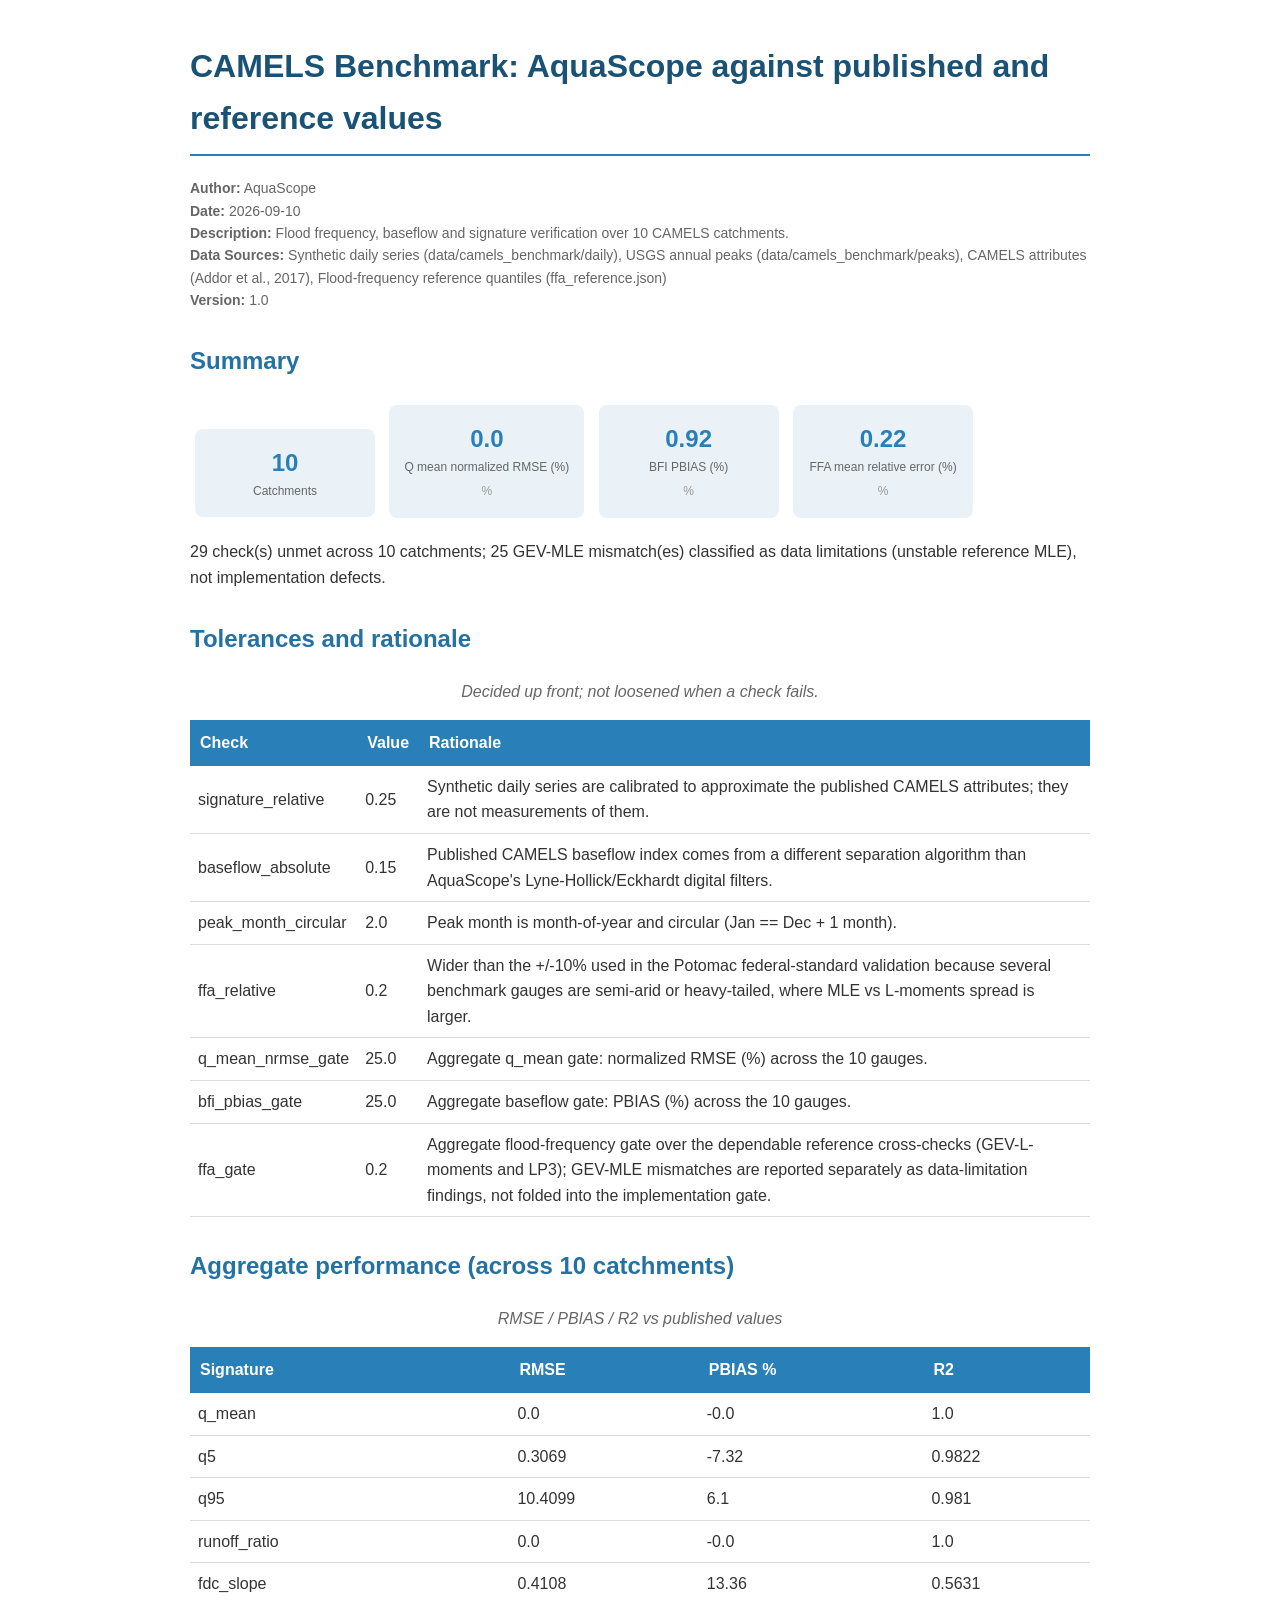
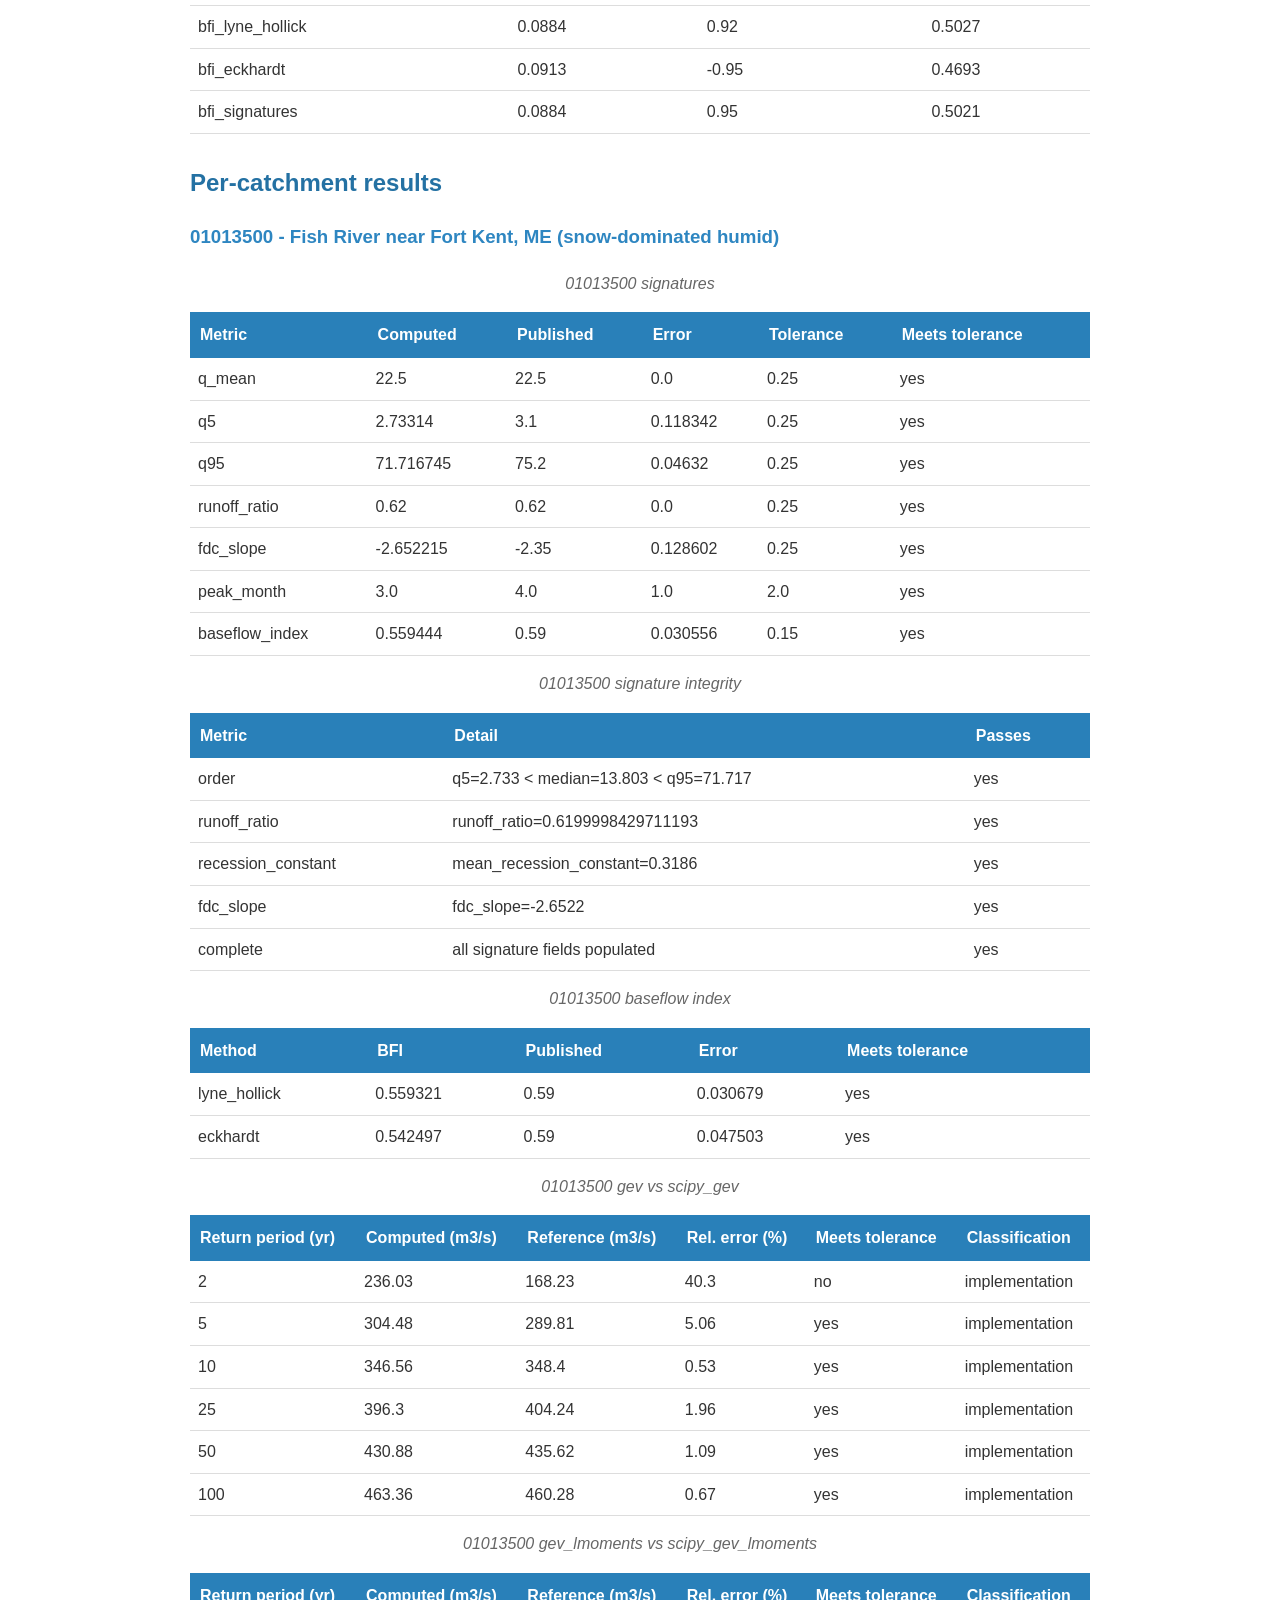
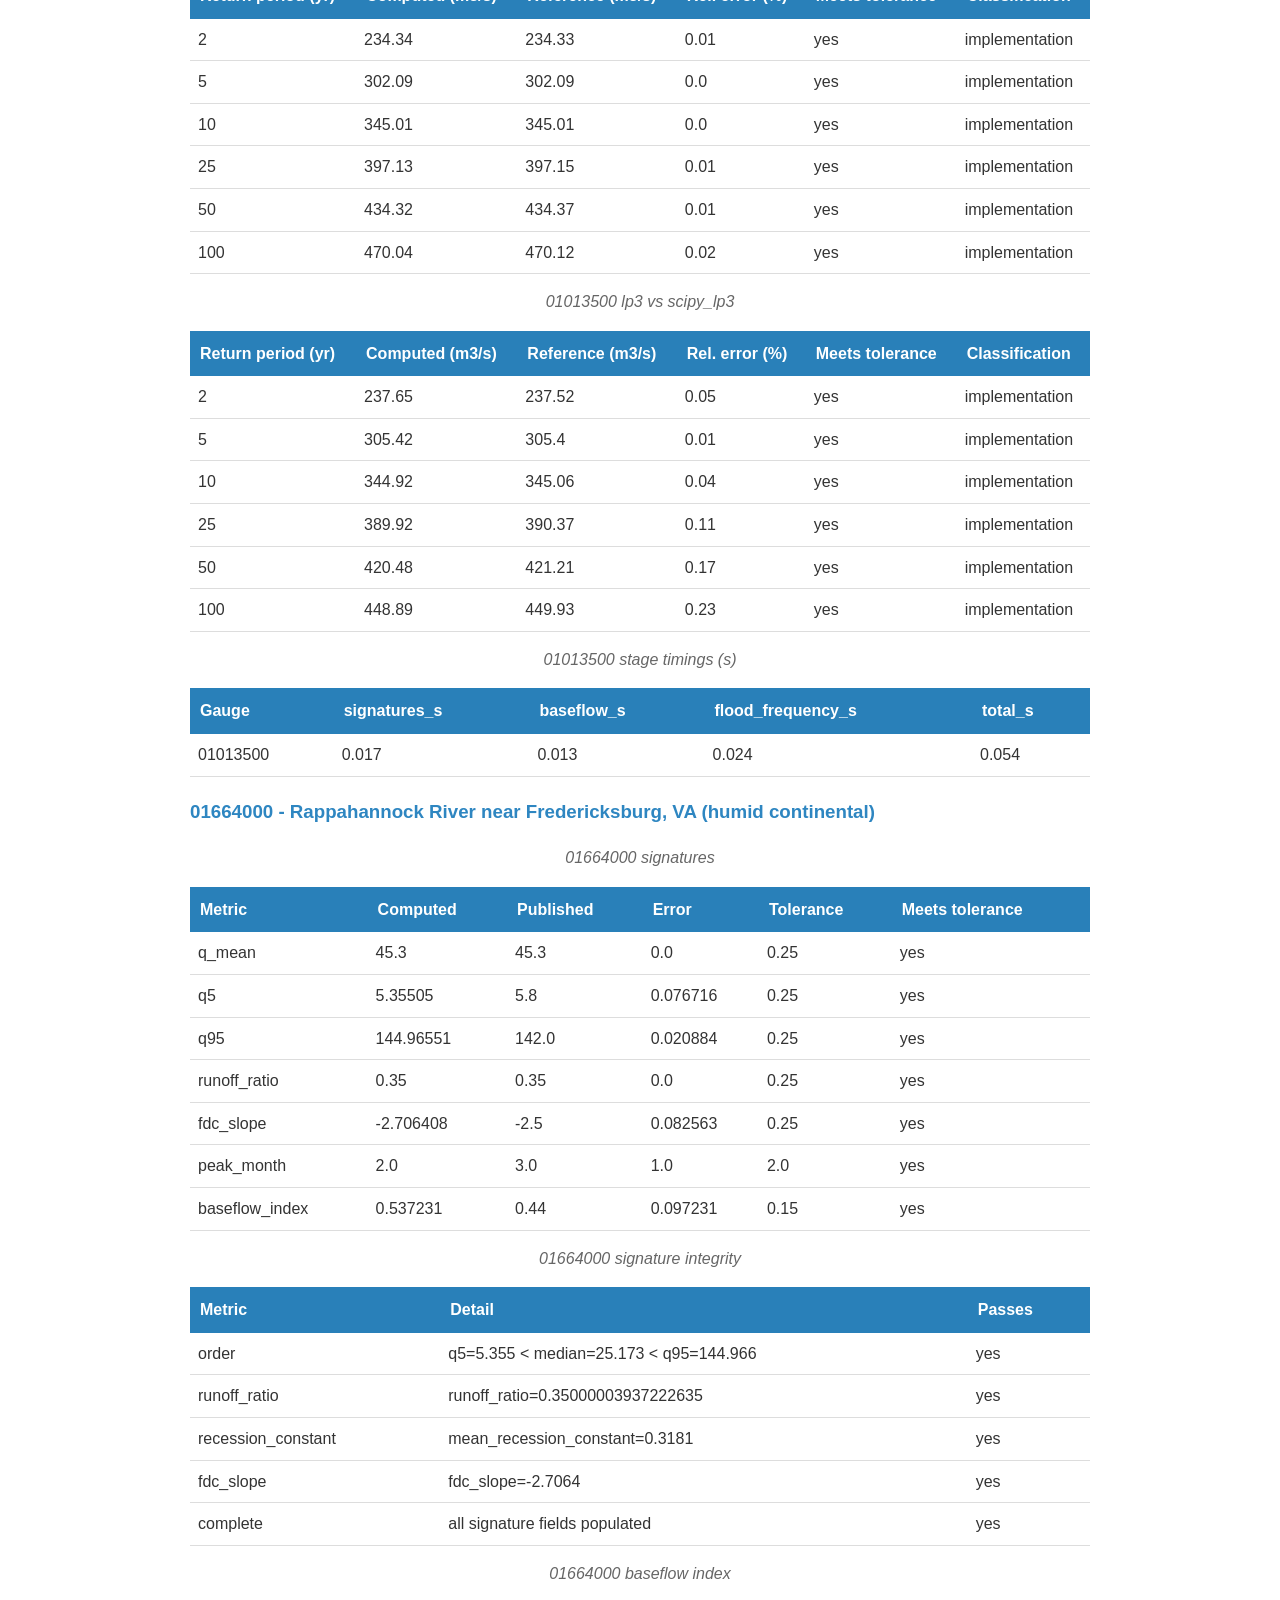
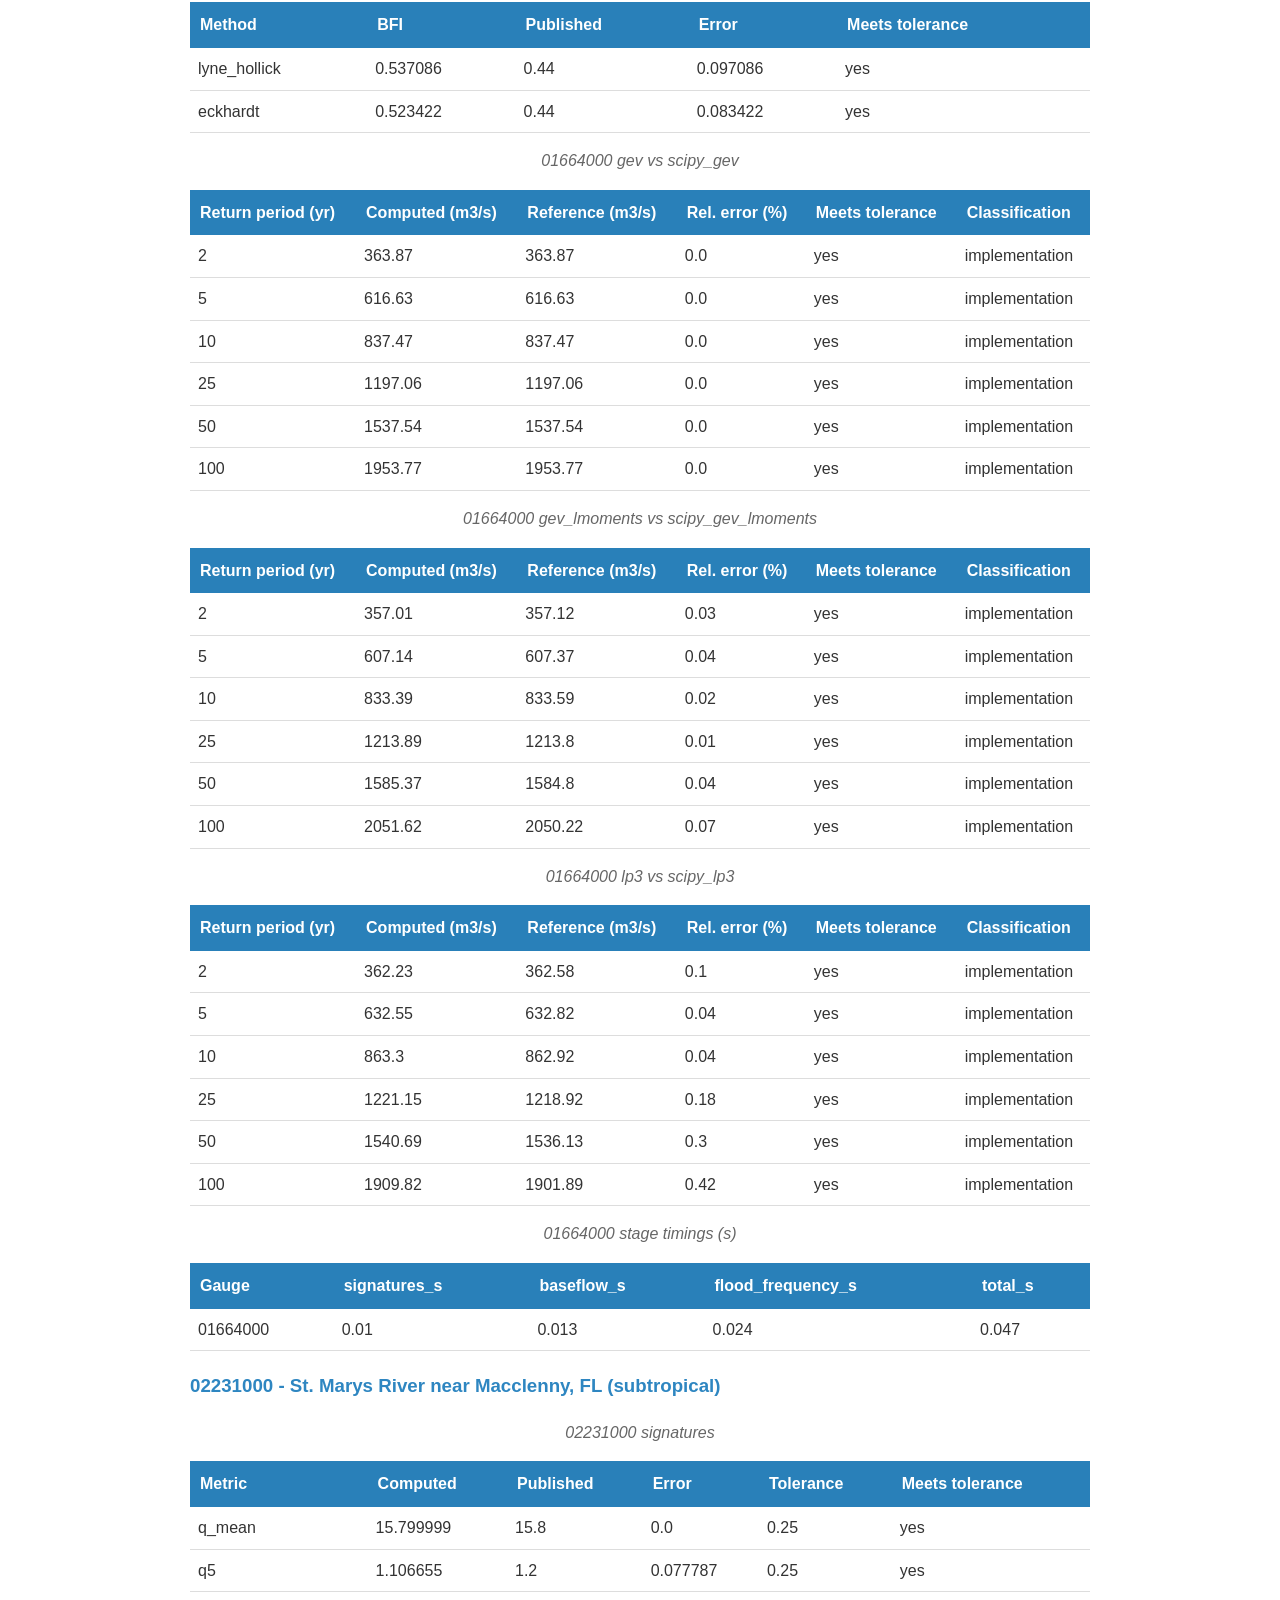
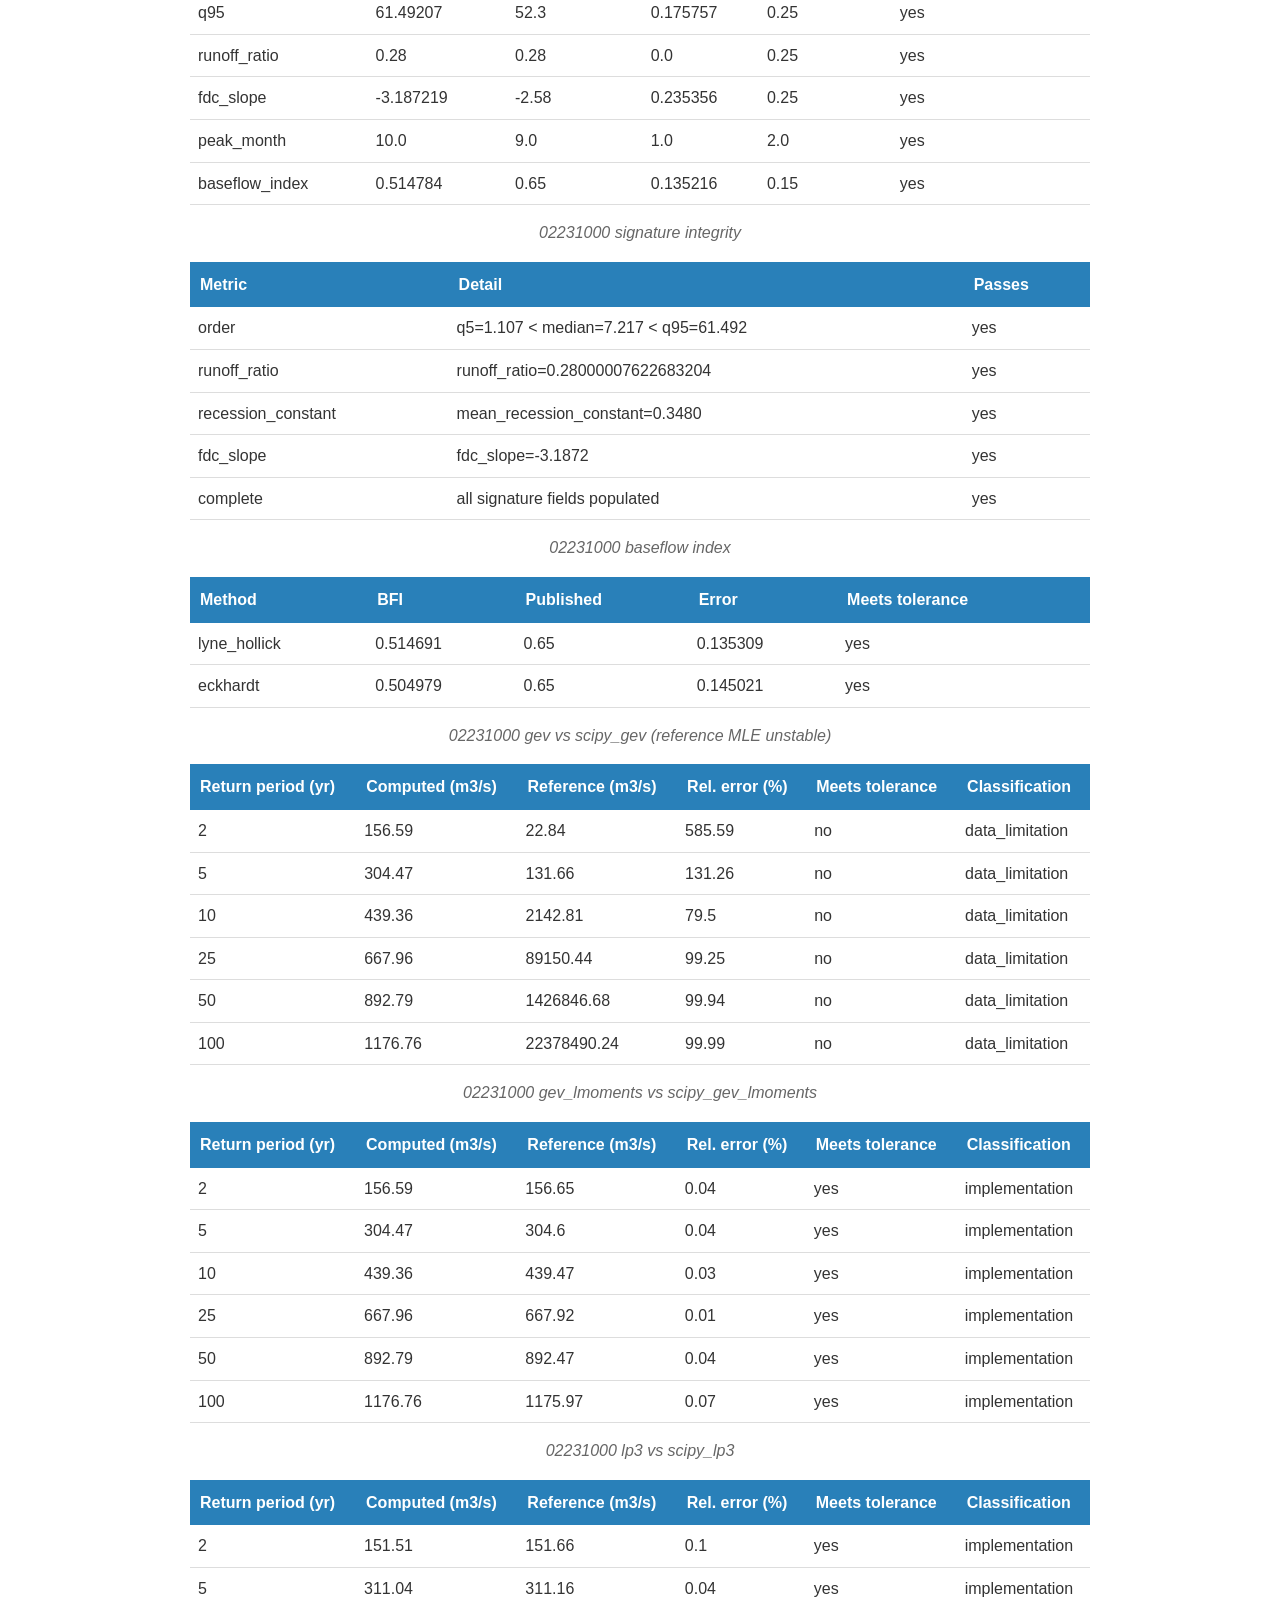
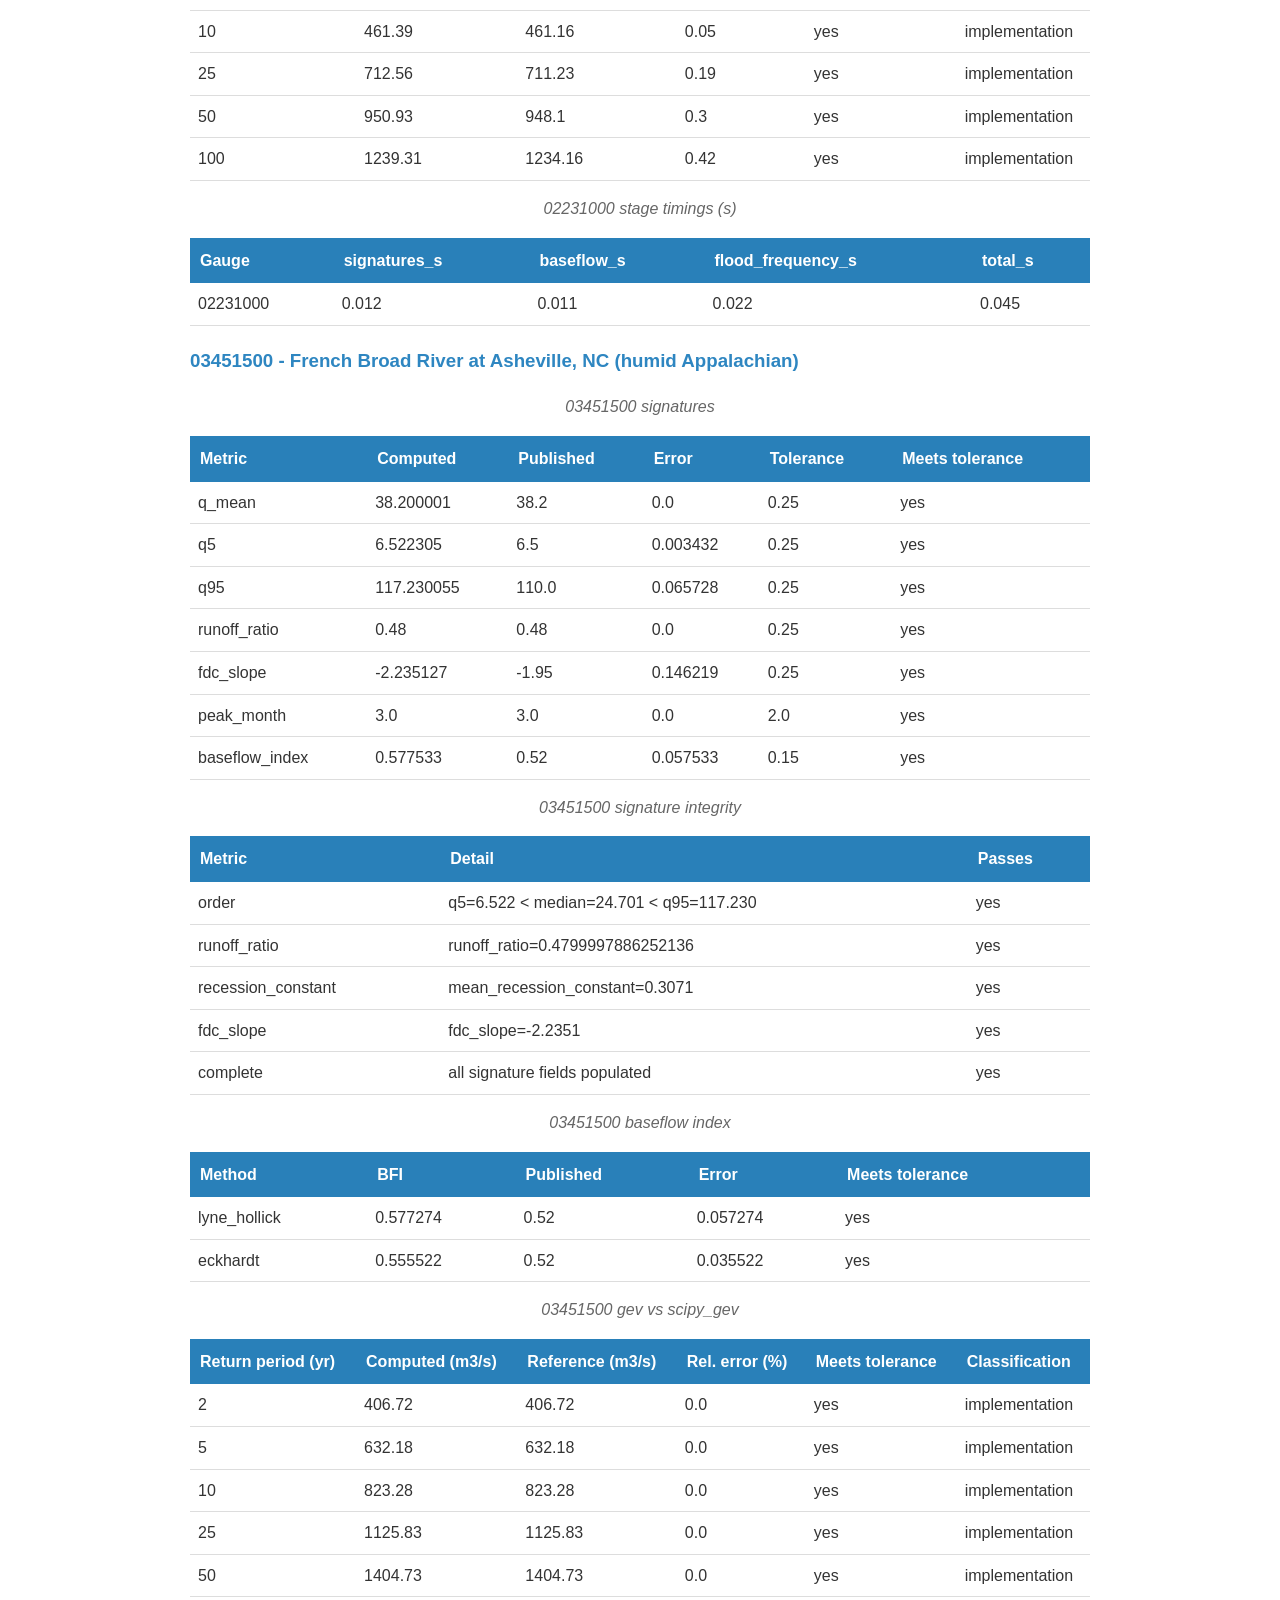
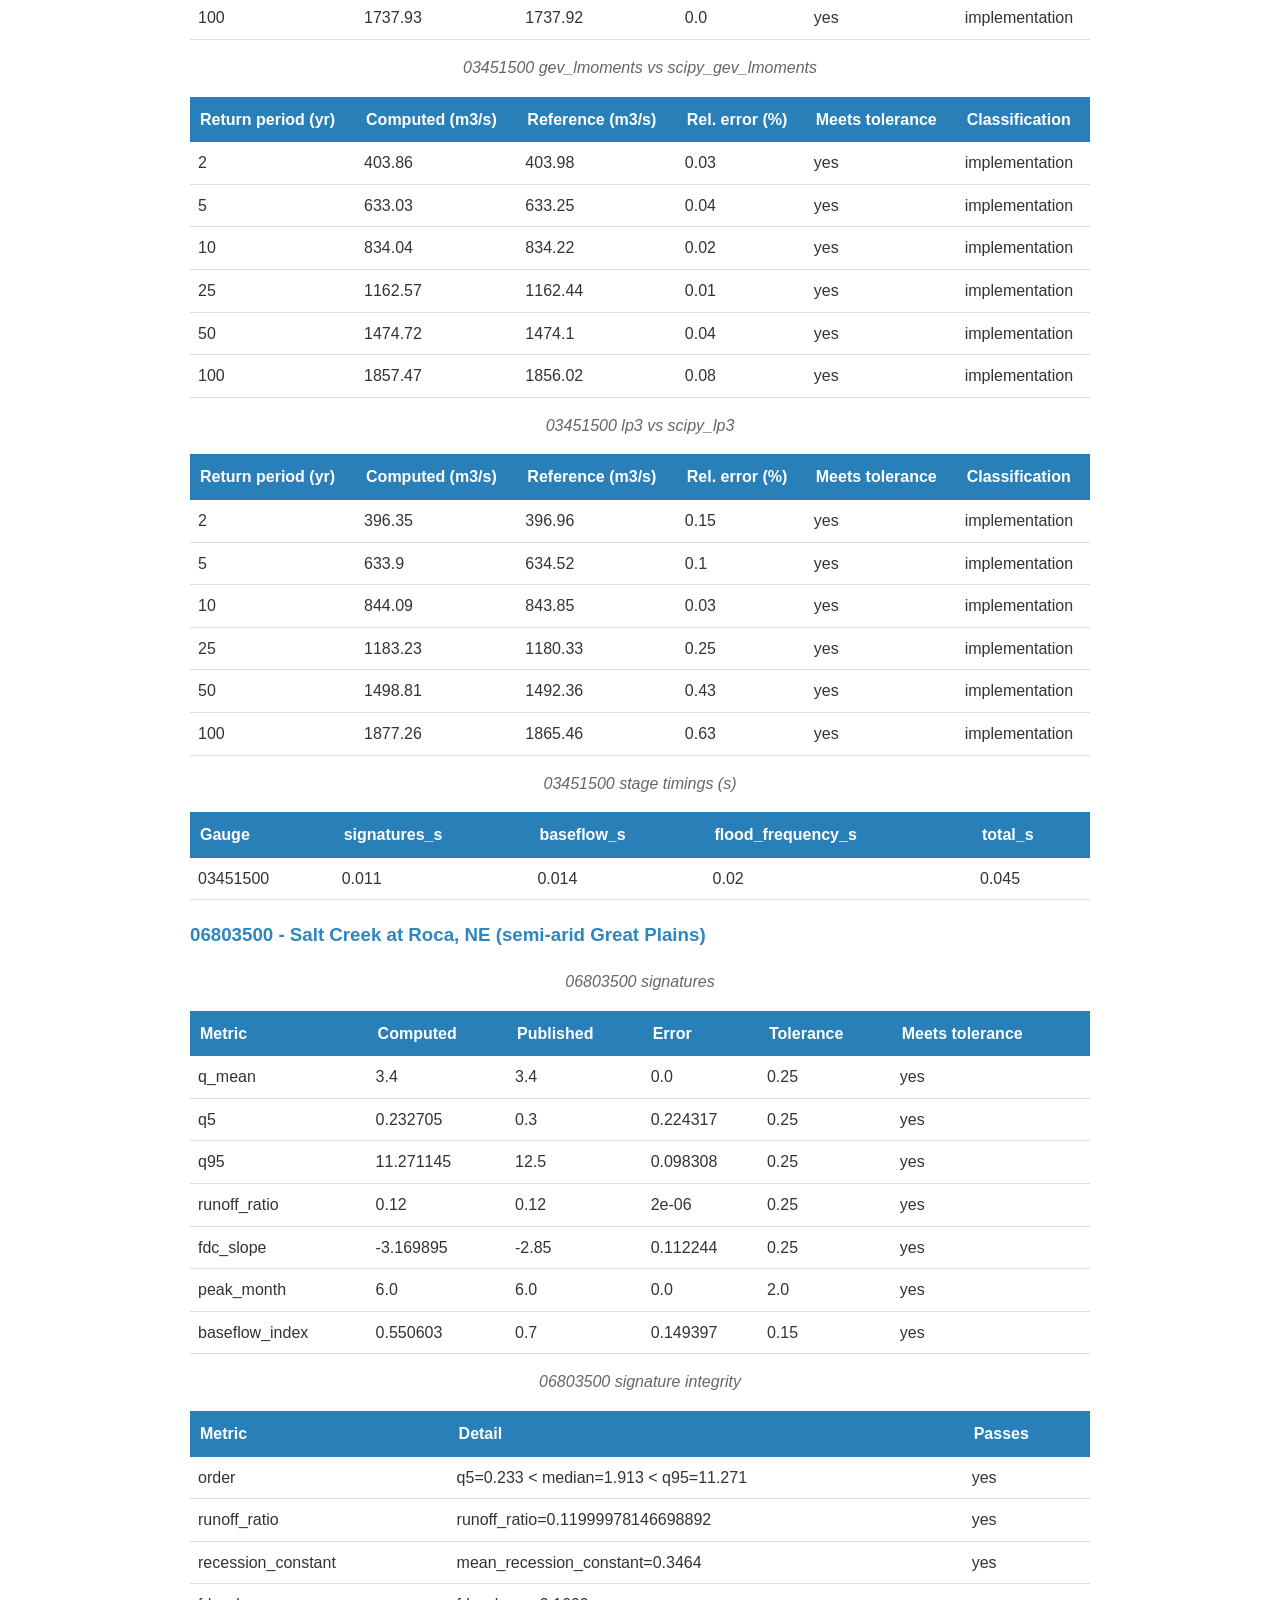
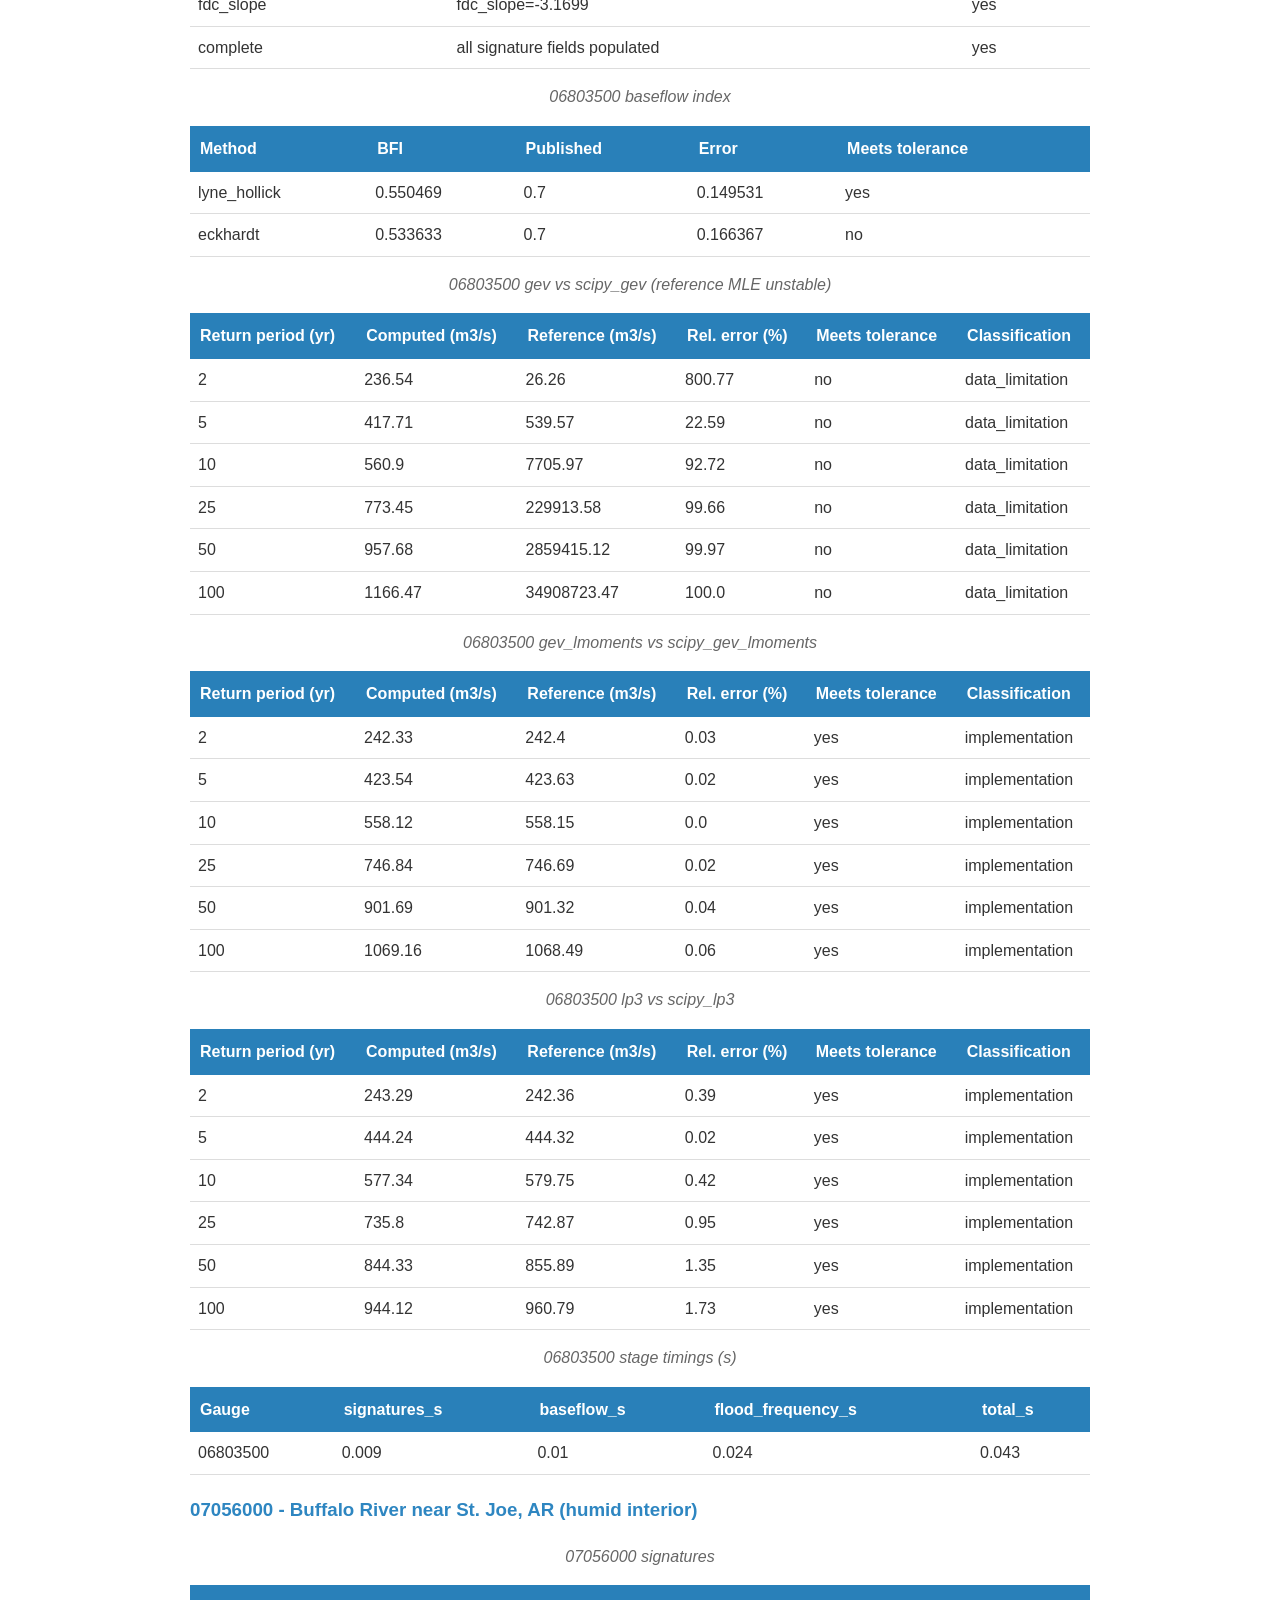
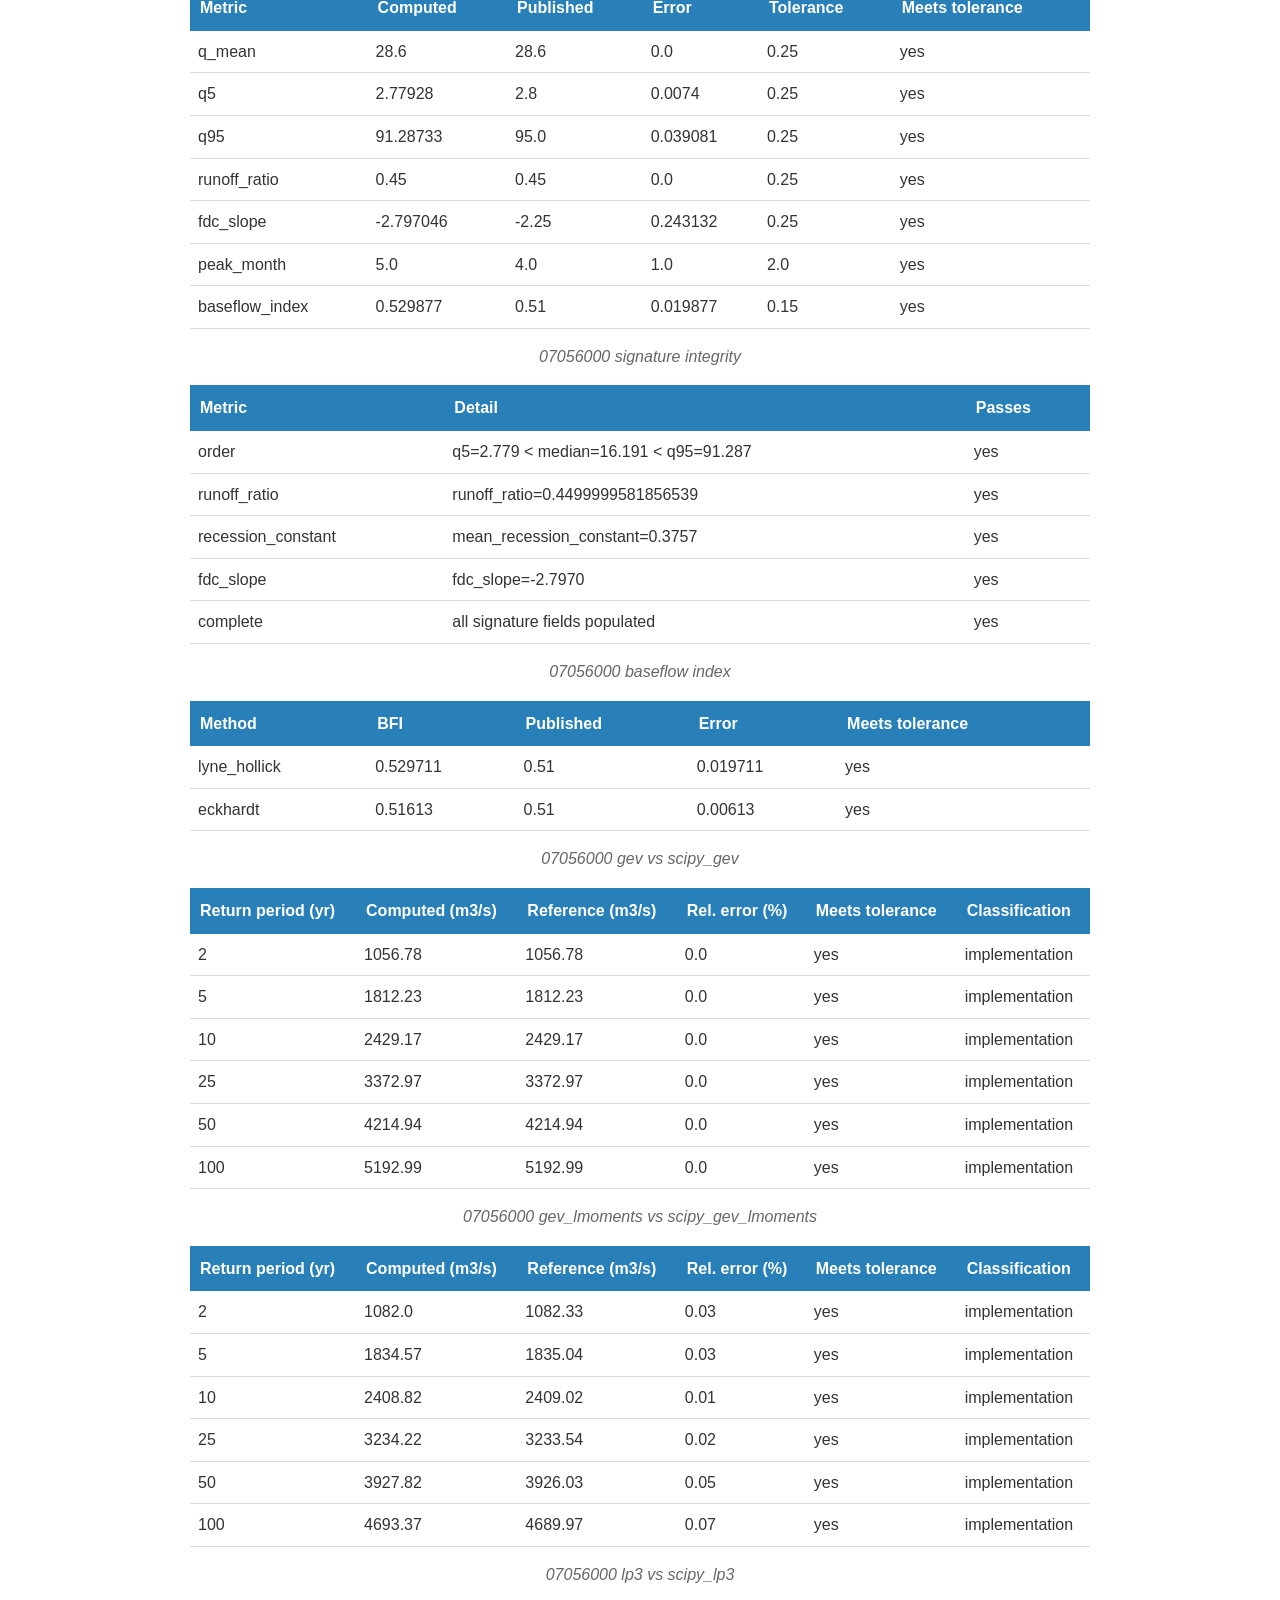
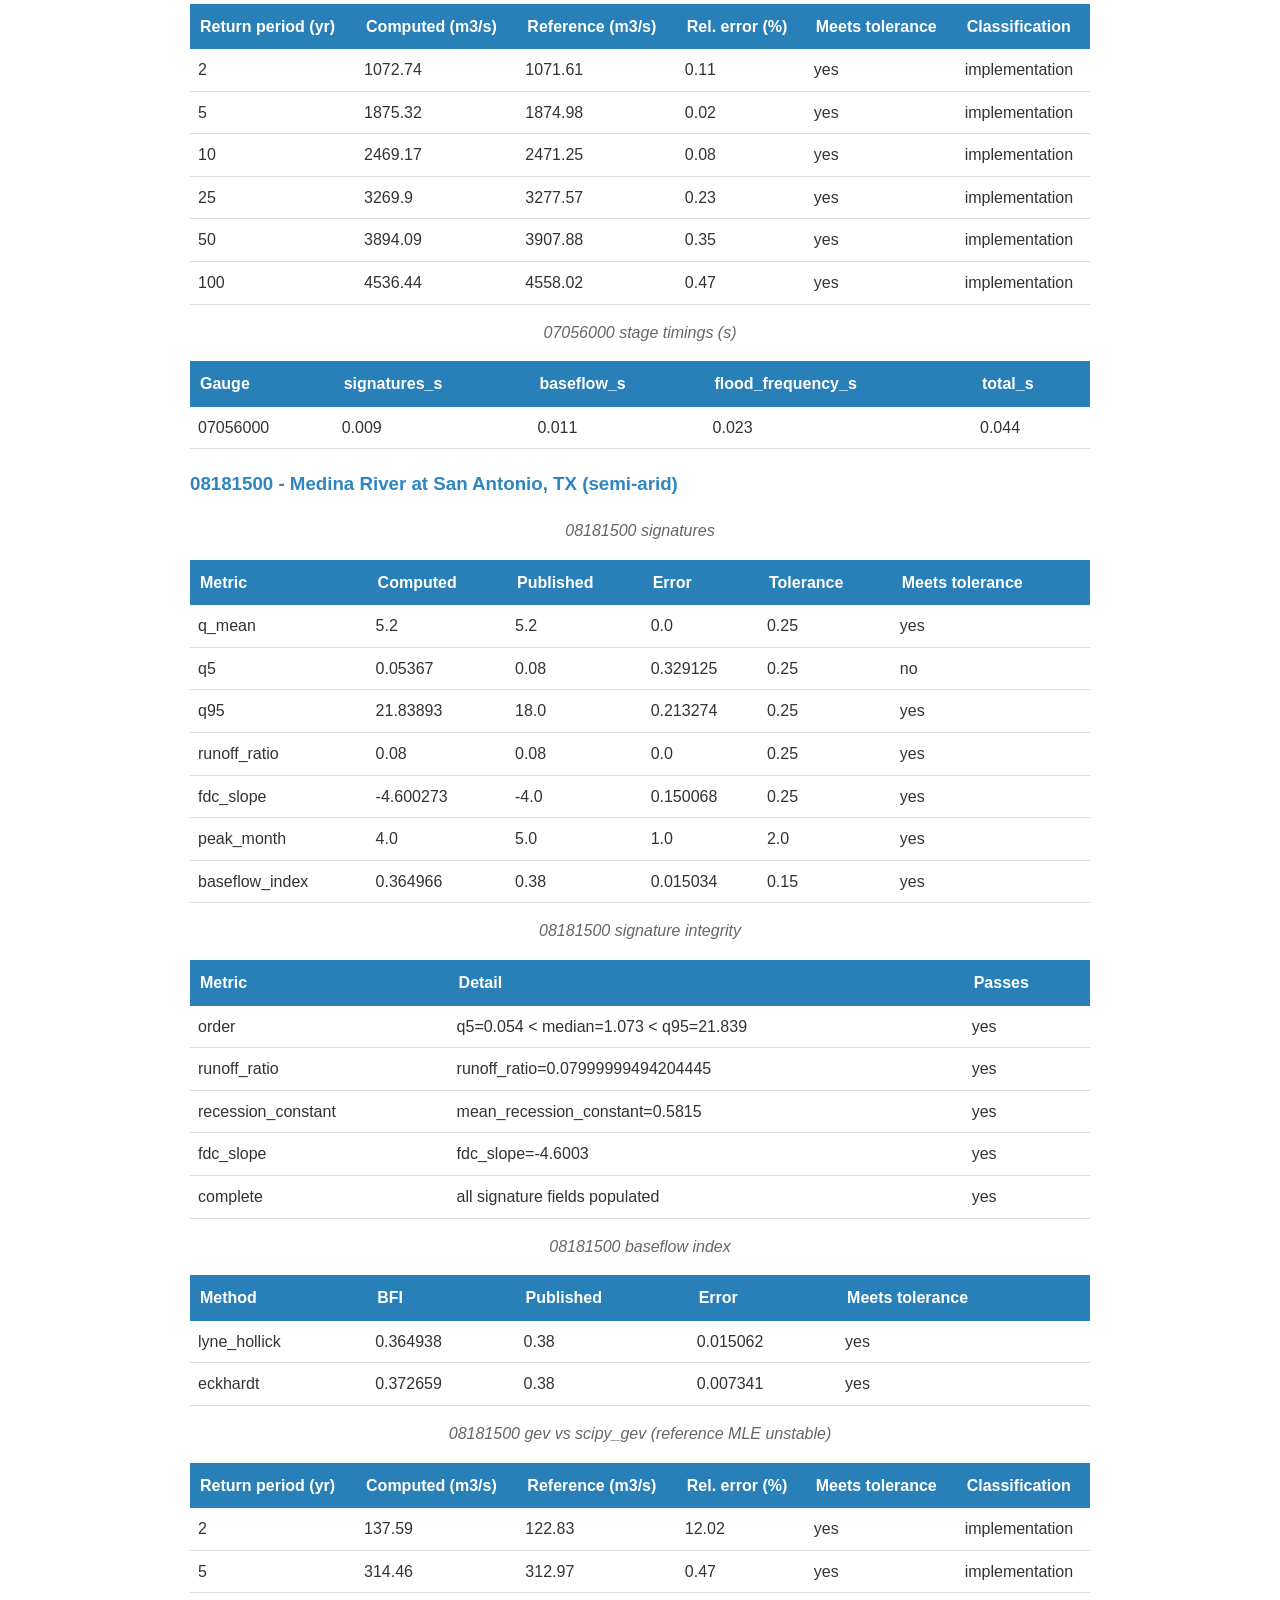
==== commit 39bccea9: "Verify/refresh benchmark results - results deterministic, timings differ between each execution," ====
--- a/examples/camels_benchmark/results.html
+++ b/examples/camels_benchmark/results.html
@@ -564,10 +564,10 @@
 </tr></thead><tbody>
 <tr>
   <td>01013500</td>
-  <td>0.011</td>
-  <td>0.011</td>
-  <td>0.022</td>
-  <td>0.045</td>
+  <td>0.017</td>
+  <td>0.013</td>
+  <td>0.024</td>
+  <td>0.054</td>
 </tr>
 </tbody></table>
 <h3 id="01664000---rappahannock-river-near-fredericksburg-va-humid-continental">01664000 - Rappahannock River near Fredericksburg, VA (humid continental)</h3>
@@ -883,10 +883,10 @@
 </tr></thead><tbody>
 <tr>
   <td>01664000</td>
-  <td>0.012</td>
-  <td>0.015</td>
+  <td>0.01</td>
+  <td>0.013</td>
   <td>0.024</td>
-  <td>0.051</td>
+  <td>0.047</td>
 </tr>
 </tbody></table>
 <h3 id="02231000---st-marys-river-near-macclenny-fl-subtropical">02231000 - St. Marys River near Macclenny, FL (subtropical)</h3>
@@ -1202,10 +1202,10 @@
 </tr></thead><tbody>
 <tr>
   <td>02231000</td>
-  <td>0.01</td>
+  <td>0.012</td>
   <td>0.011</td>
-  <td>0.027</td>
-  <td>0.048</td>
+  <td>0.022</td>
+  <td>0.045</td>
 </tr>
 </tbody></table>
 <h3 id="03451500---french-broad-river-at-asheville-nc-humid-appalachian">03451500 - French Broad River at Asheville, NC (humid Appalachian)</h3>
@@ -1522,9 +1522,9 @@
 <tr>
   <td>03451500</td>
   <td>0.011</td>
-  <td>0.013</td>
-  <td>0.026</td>
-  <td>0.05</td>
+  <td>0.014</td>
+  <td>0.02</td>
+  <td>0.045</td>
 </tr>
 </tbody></table>
 <h3 id="06803500---salt-creek-at-roca-ne-semi-arid-great-plains">06803500 - Salt Creek at Roca, NE (semi-arid Great Plains)</h3>
@@ -1840,10 +1840,10 @@
 </tr></thead><tbody>
 <tr>
   <td>06803500</td>
+  <td>0.009</td>
   <td>0.01</td>
-  <td>0.009</td>
-  <td>0.023</td>
-  <td>0.042</td>
+  <td>0.024</td>
+  <td>0.043</td>
 </tr>
 </tbody></table>
 <h3 id="07056000---buffalo-river-near-st-joe-ar-humid-interior">07056000 - Buffalo River near St. Joe, AR (humid interior)</h3>
@@ -2160,9 +2160,9 @@
 <tr>
   <td>07056000</td>
   <td>0.009</td>
-  <td>0.016</td>
-  <td>0.025</td>
-  <td>0.05</td>
+  <td>0.011</td>
+  <td>0.023</td>
+  <td>0.044</td>
 </tr>
 </tbody></table>
 <h3 id="08181500---medina-river-at-san-antonio-tx-semi-arid">08181500 - Medina River at San Antonio, TX (semi-arid)</h3>
@@ -2478,10 +2478,10 @@
 </tr></thead><tbody>
 <tr>
   <td>08181500</td>
+  <td>0.008</td>
   <td>0.01</td>
-  <td>0.01</td>
-  <td>0.02</td>
-  <td>0.039</td>
+  <td>0.018</td>
+  <td>0.036</td>
 </tr>
 </tbody></table>
 <h3 id="09510200---cave-creek-near-cave-creek-az-arid">09510200 - Cave Creek near Cave Creek, AZ (arid)</h3>
@@ -2797,10 +2797,10 @@
 </tr></thead><tbody>
 <tr>
   <td>09510200</td>
-  <td>0.01</td>
+  <td>0.011</td>
   <td>0.013</td>
   <td>0.025</td>
-  <td>0.047</td>
+  <td>0.05</td>
 </tr>
 </tbody></table>
 <h3 id="11532500---smith-river-near-crescent-city-ca-pacific-northwest-rain">11532500 - Smith River near Crescent City, CA (Pacific Northwest rain)</h3>
@@ -3116,10 +3116,10 @@
 </tr></thead><tbody>
 <tr>
   <td>11532500</td>
-  <td>0.009</td>
-  <td>0.011</td>
+  <td>0.01</td>
+  <td>0.012</td>
   <td>0.026</td>
-  <td>0.047</td>
+  <td>0.048</td>
 </tr>
 </tbody></table>
 <h3 id="14301000---nehalem-river-near-foss-or-pacific-northwest-rain">14301000 - Nehalem River near Foss, OR (Pacific Northwest rain)</h3>
@@ -3436,8 +3436,8 @@
 <tr>
   <td>14301000</td>
   <td>0.011</td>
-  <td>0.012</td>
-  <td>0.019</td>
+  <td>0.01</td>
+  <td>0.021</td>
   <td>0.041</td>
 </tr>
 </tbody></table>
@@ -3454,76 +3454,76 @@
 </tr></thead><tbody>
 <tr>
   <td>01013500</td>
-  <td>0.011</td>
+  <td>0.017</td>
+  <td>0.013</td>
+  <td>0.024</td>
+  <td>0.054</td>
+</tr>
+<tr>
+  <td>01664000</td>
+  <td>0.01</td>
+  <td>0.013</td>
+  <td>0.024</td>
+  <td>0.047</td>
+</tr>
+<tr>
+  <td>02231000</td>
+  <td>0.012</td>
   <td>0.011</td>
   <td>0.022</td>
   <td>0.045</td>
 </tr>
 <tr>
-  <td>01664000</td>
-  <td>0.012</td>
-  <td>0.015</td>
-  <td>0.024</td>
-  <td>0.051</td>
-</tr>
-<tr>
-  <td>02231000</td>
-  <td>0.01</td>
-  <td>0.011</td>
-  <td>0.027</td>
-  <td>0.048</td>
-</tr>
-<tr>
   <td>03451500</td>
   <td>0.011</td>
-  <td>0.013</td>
-  <td>0.026</td>
-  <td>0.05</td>
+  <td>0.014</td>
+  <td>0.02</td>
+  <td>0.045</td>
 </tr>
 <tr>
   <td>06803500</td>
+  <td>0.009</td>
   <td>0.01</td>
-  <td>0.009</td>
-  <td>0.023</td>
-  <td>0.042</td>
+  <td>0.024</td>
+  <td>0.043</td>
 </tr>
 <tr>
   <td>07056000</td>
   <td>0.009</td>
-  <td>0.016</td>
+  <td>0.011</td>
+  <td>0.023</td>
+  <td>0.044</td>
+</tr>
+<tr>
+  <td>08181500</td>
+  <td>0.008</td>
+  <td>0.01</td>
+  <td>0.018</td>
+  <td>0.036</td>
+</tr>
+<tr>
+  <td>09510200</td>
+  <td>0.011</td>
+  <td>0.013</td>
   <td>0.025</td>
   <td>0.05</td>
 </tr>
 <tr>
-  <td>08181500</td>
+  <td>11532500</td>
   <td>0.01</td>
-  <td>0.01</td>
-  <td>0.02</td>
-  <td>0.039</td>
-</tr>
-<tr>
-  <td>09510200</td>
-  <td>0.01</td>
-  <td>0.013</td>
-  <td>0.025</td>
-  <td>0.047</td>
-</tr>
-<tr>
-  <td>11532500</td>
-  <td>0.009</td>
-  <td>0.011</td>
+  <td>0.012</td>
   <td>0.026</td>
-  <td>0.047</td>
+  <td>0.048</td>
 </tr>
 <tr>
   <td>14301000</td>
   <td>0.011</td>
-  <td>0.012</td>
-  <td>0.019</td>
+  <td>0.01</td>
+  <td>0.021</td>
   <td>0.041</td>
 </tr>
 </tbody></table>
-<div class="metric"><div class="metric-value">0.46</div><div class="metric-name">Total runtime (s)</div><span class="metric-unit">s</span></div>
+<div class="metric"><div class="metric-value">0.453</div><div class="metric-name">Total runtime (s)</div><span class="metric-unit">s</span></div>
 <h2 id="data-and-methods">Data and methods</h2>
 <p>Discharge: synthetic daily series calibrated to CAMELS; peaks: USGS NWIS annual peak series, one value per USGS water year, screened for qualifier codes and censored values. Reference quantiles: GEV-MLE and LP3 via scipy, GEV-L-moments via lmoments3 (Hosking 1997). Full provenance per catchment in results.json.</p>
 <h2 id="cite-this-software">Cite this software</h2>
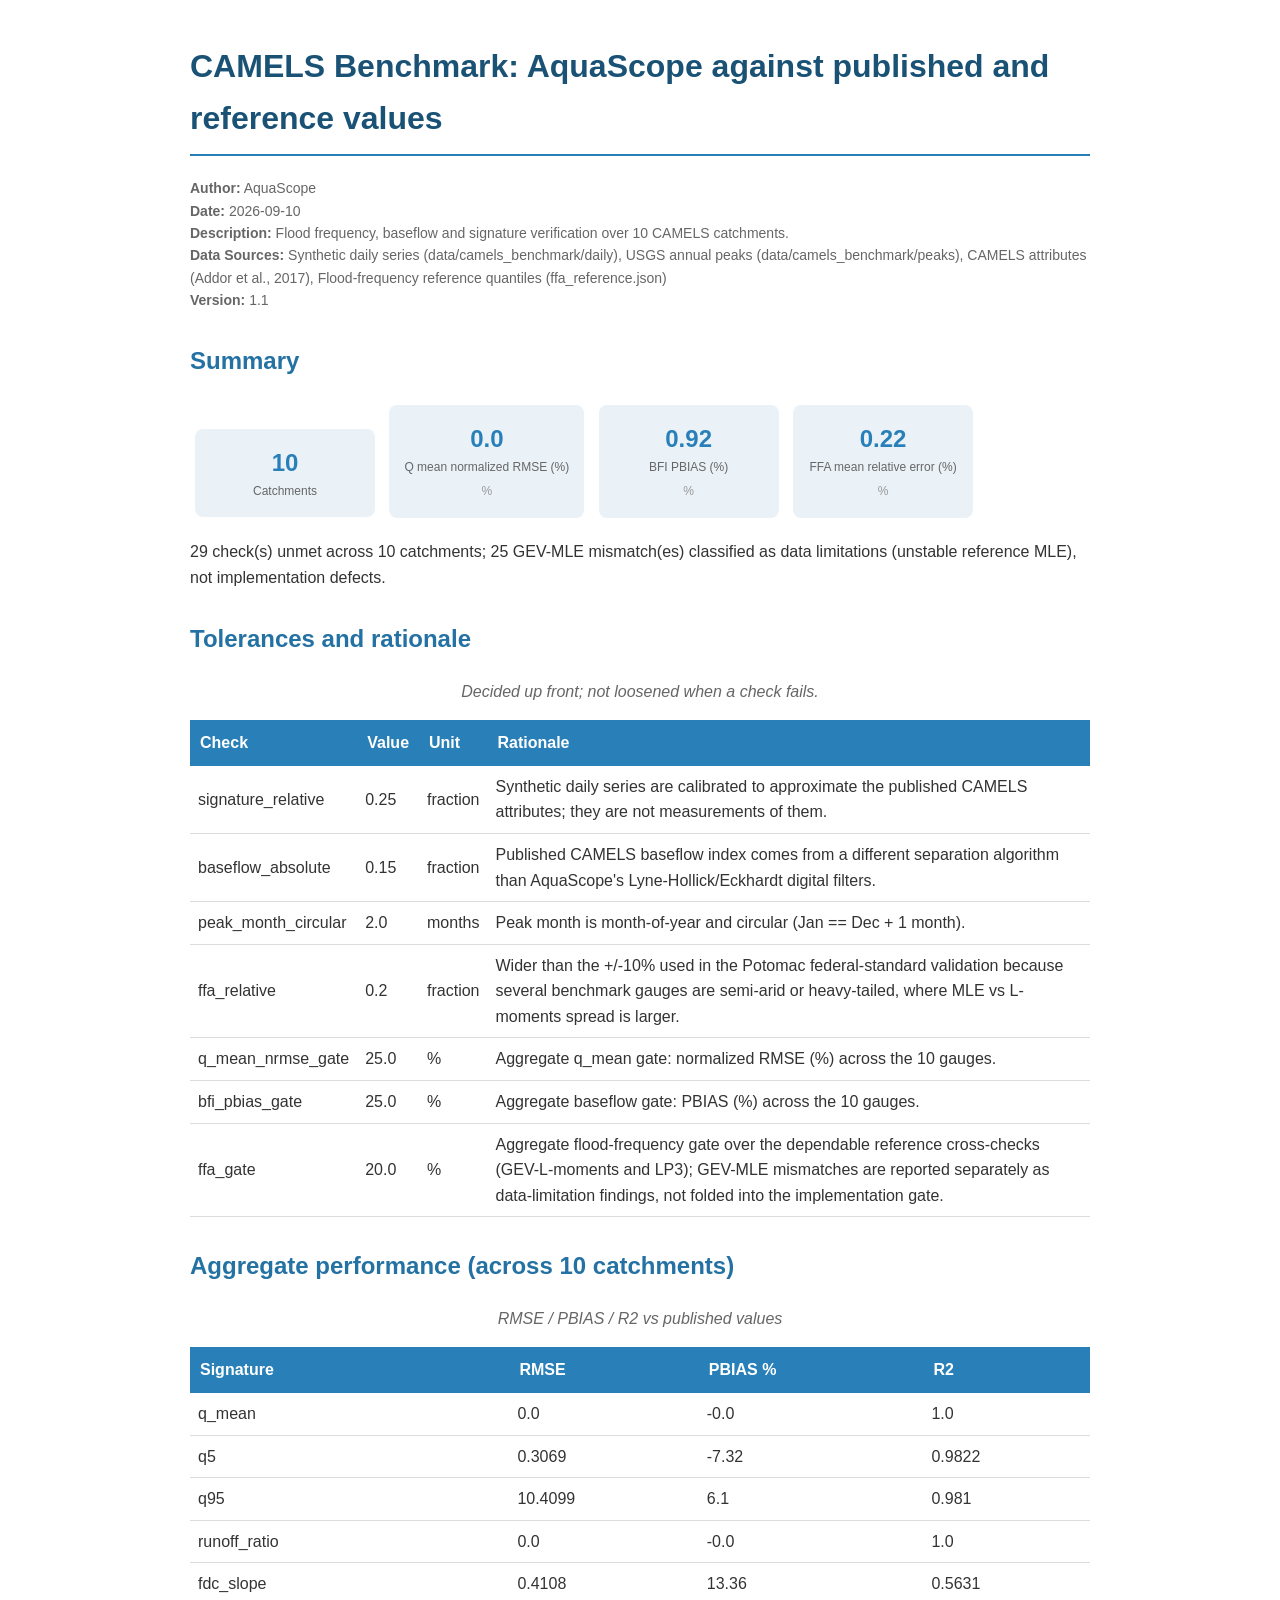
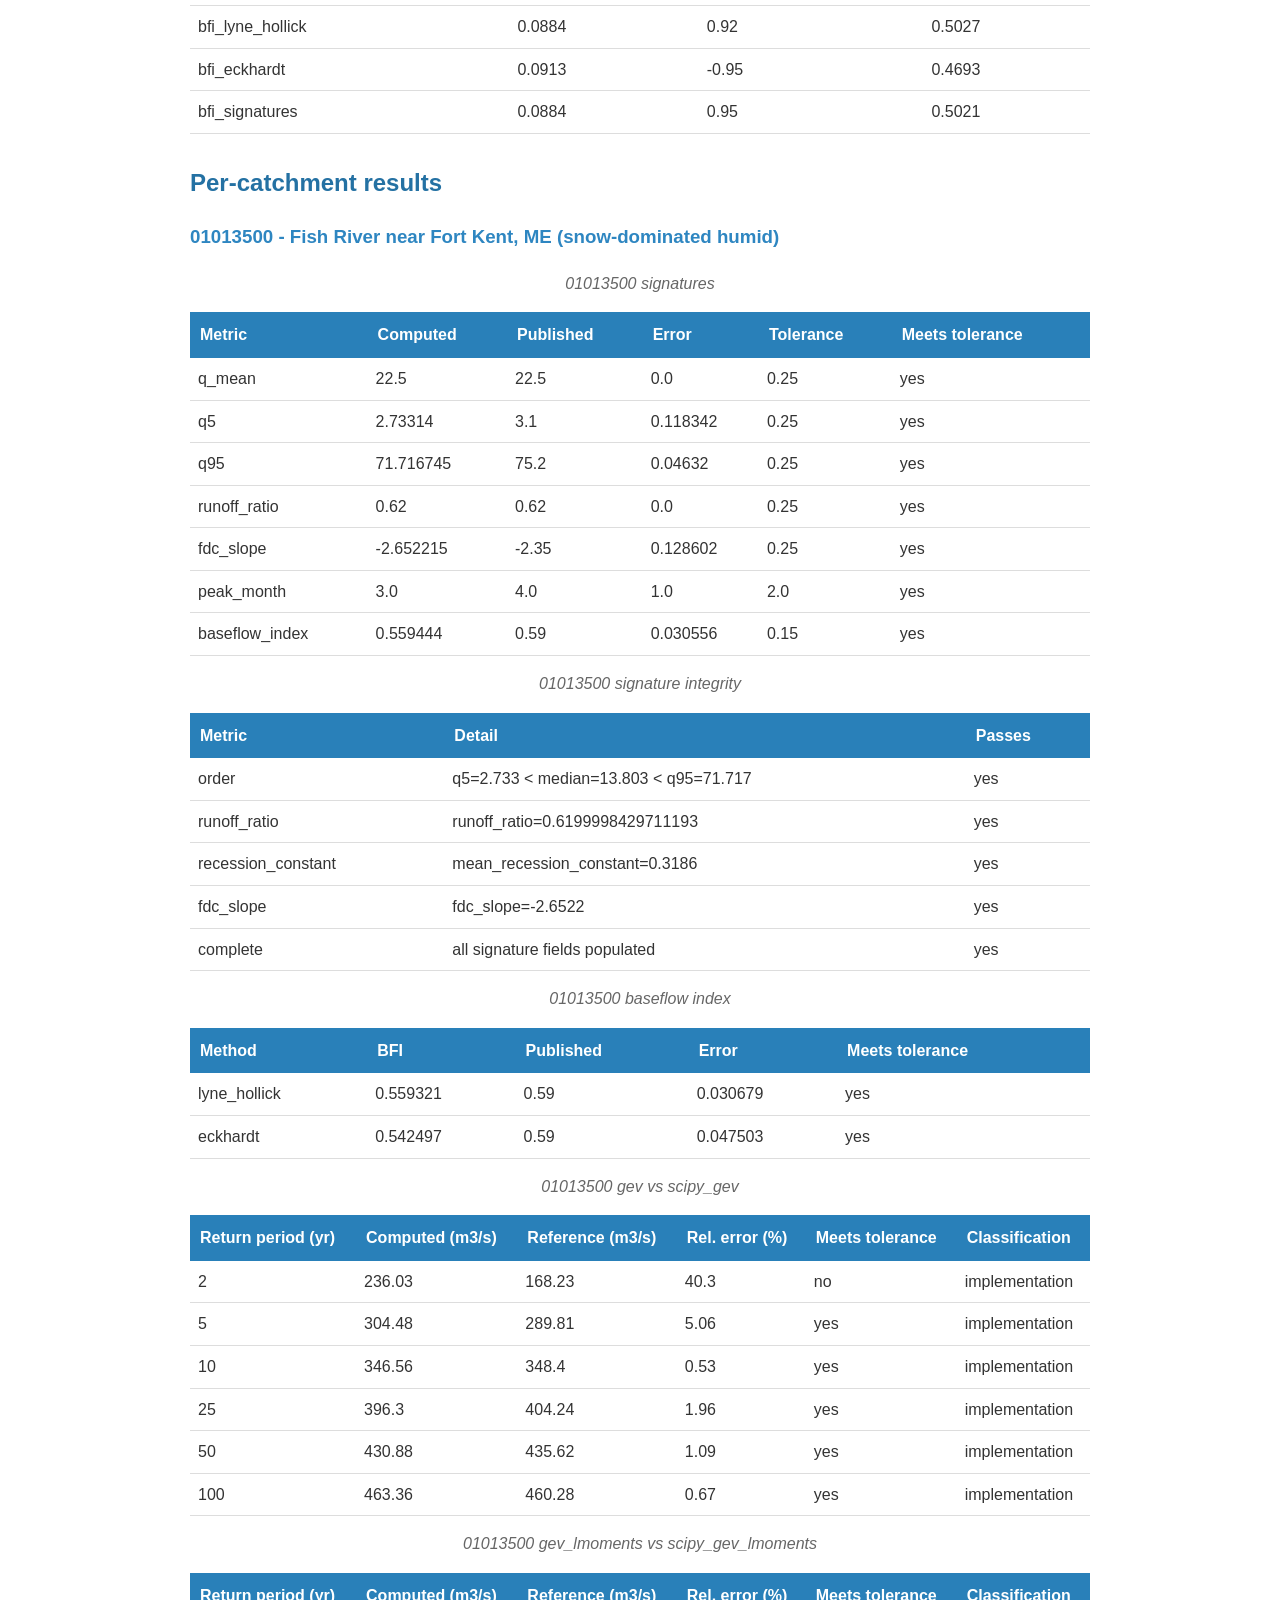
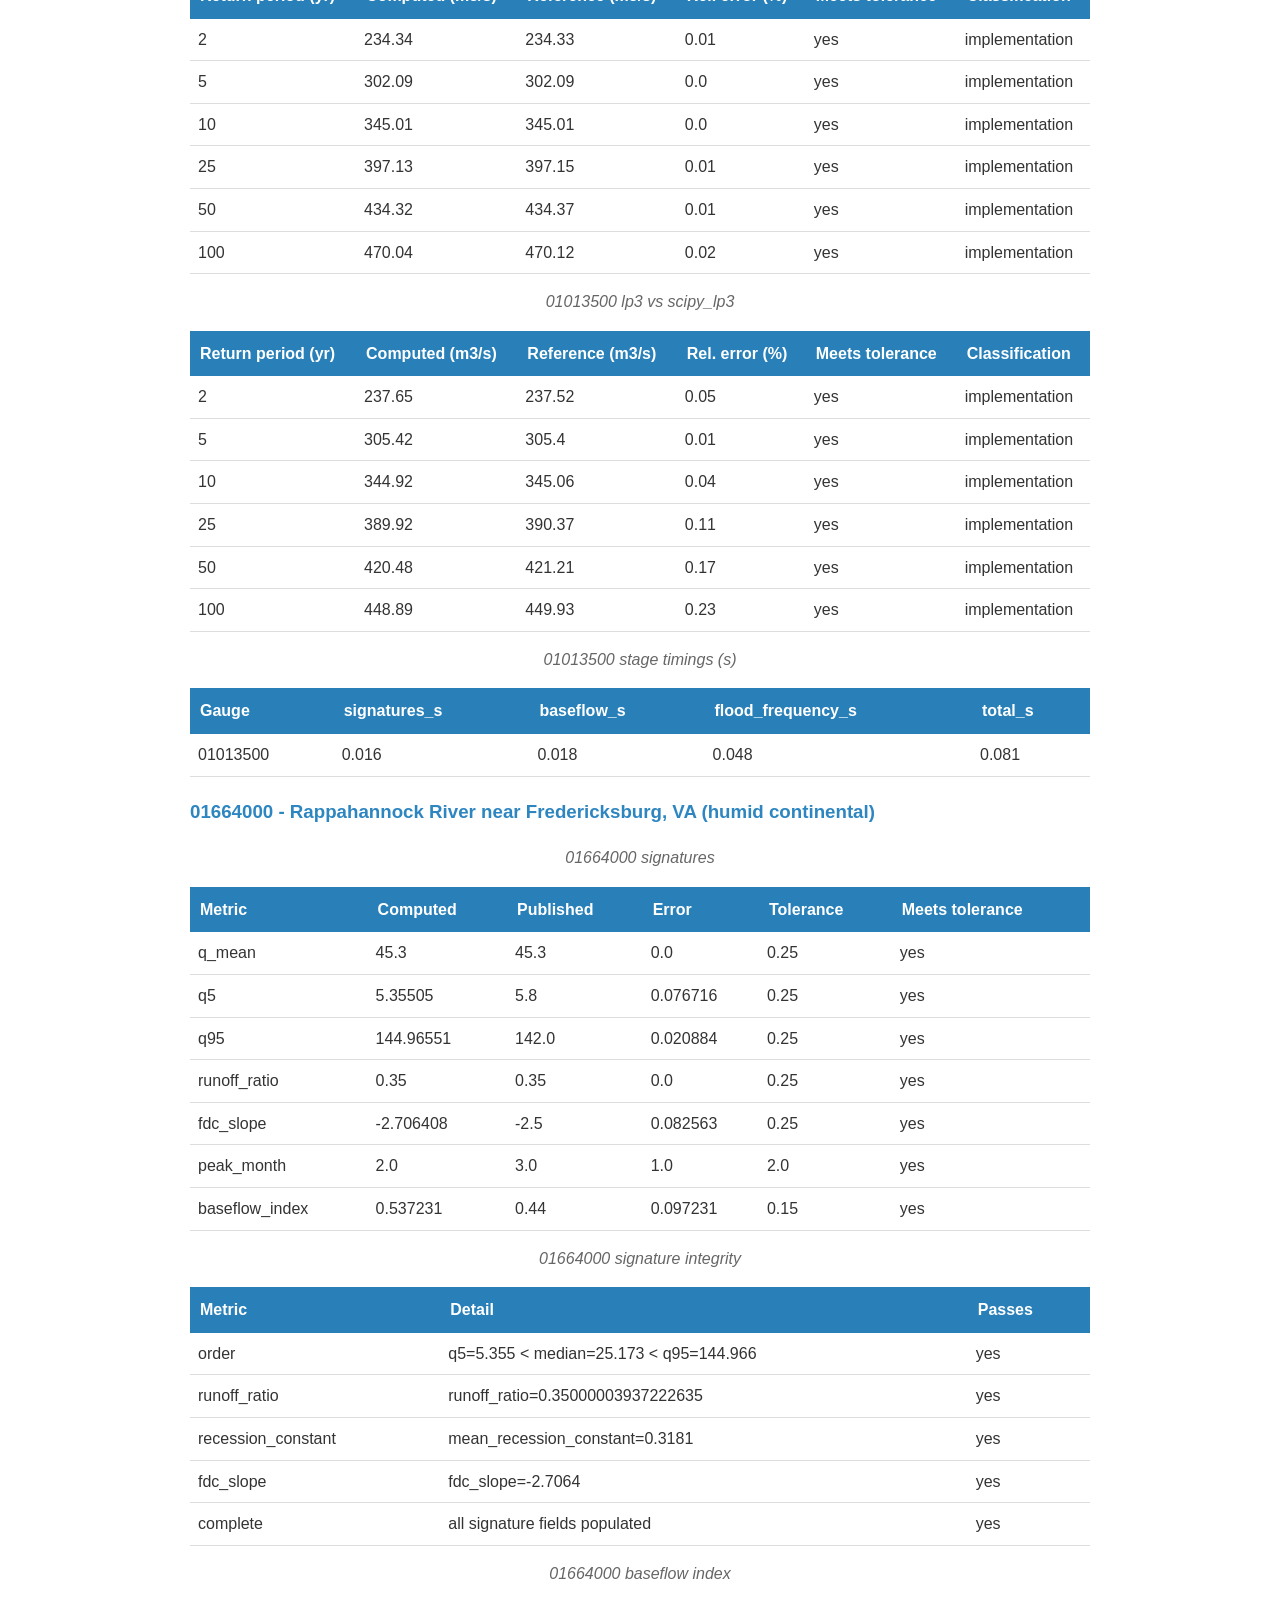
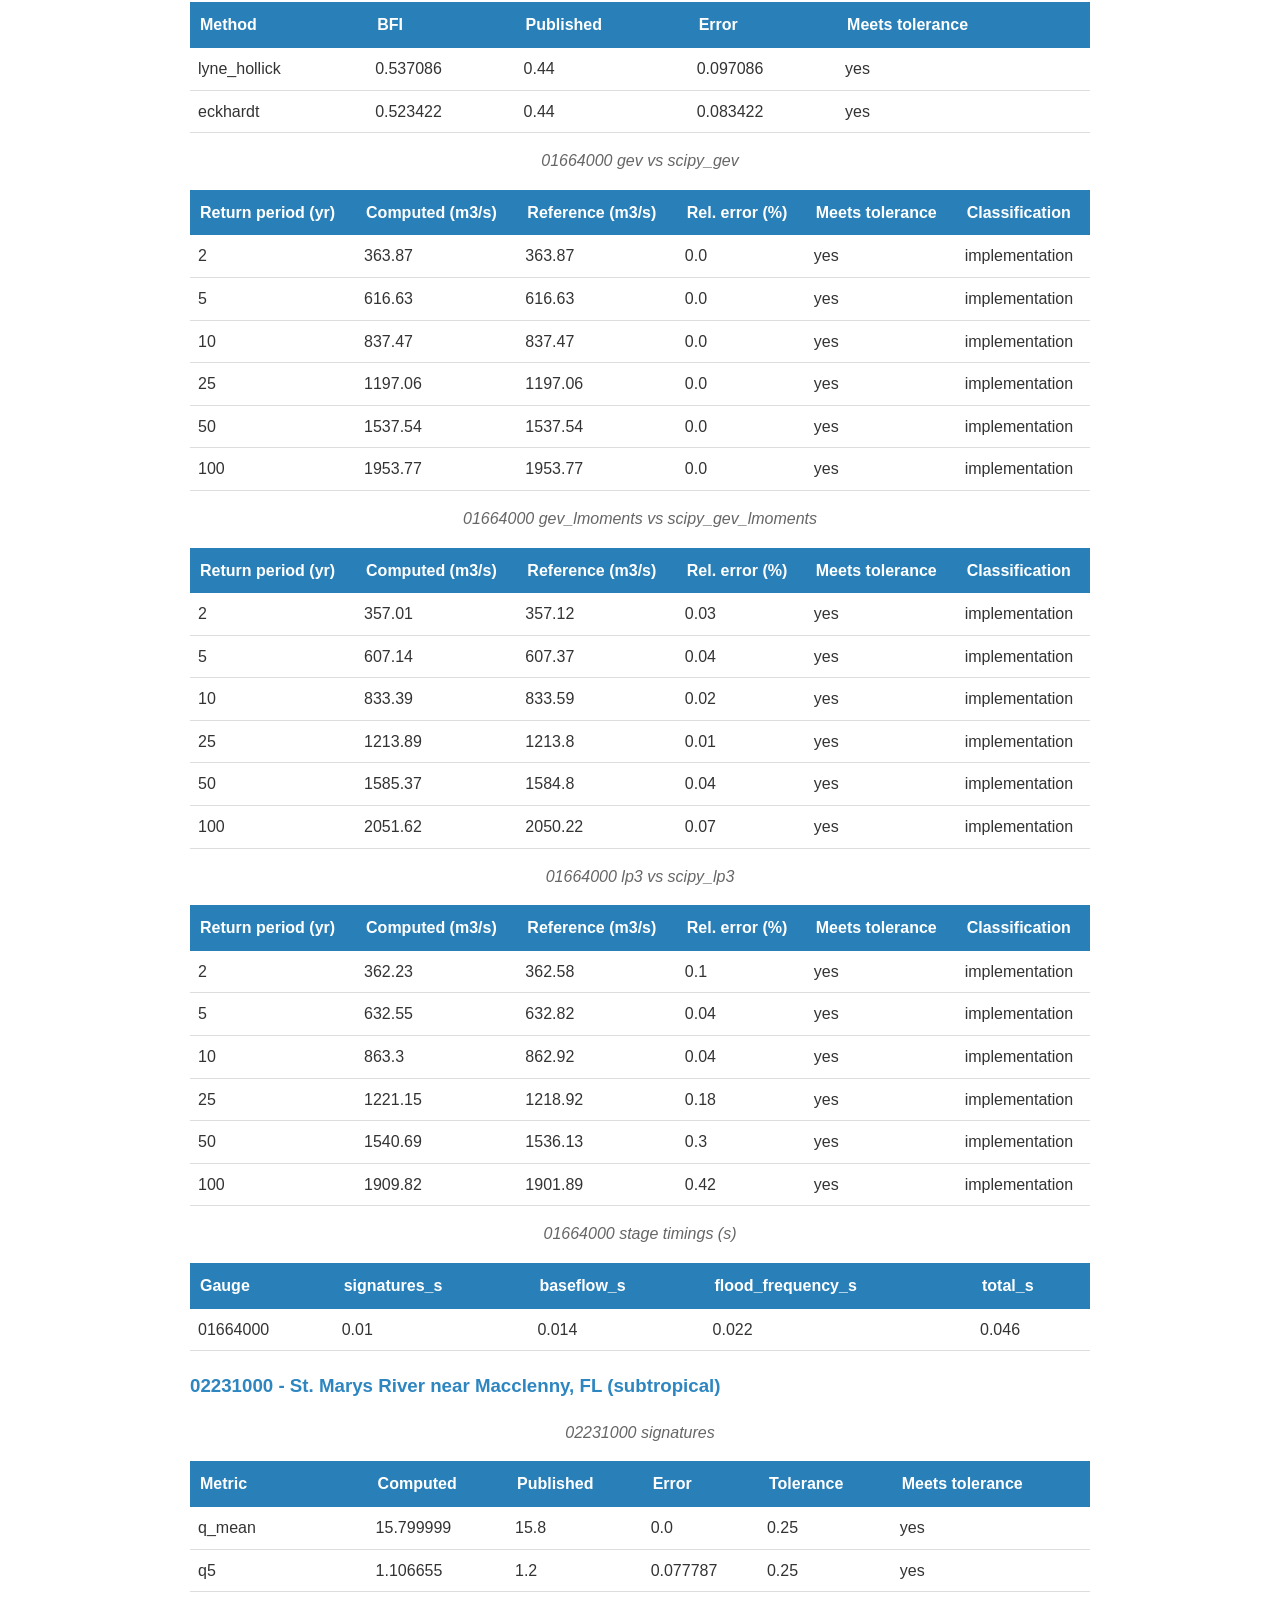
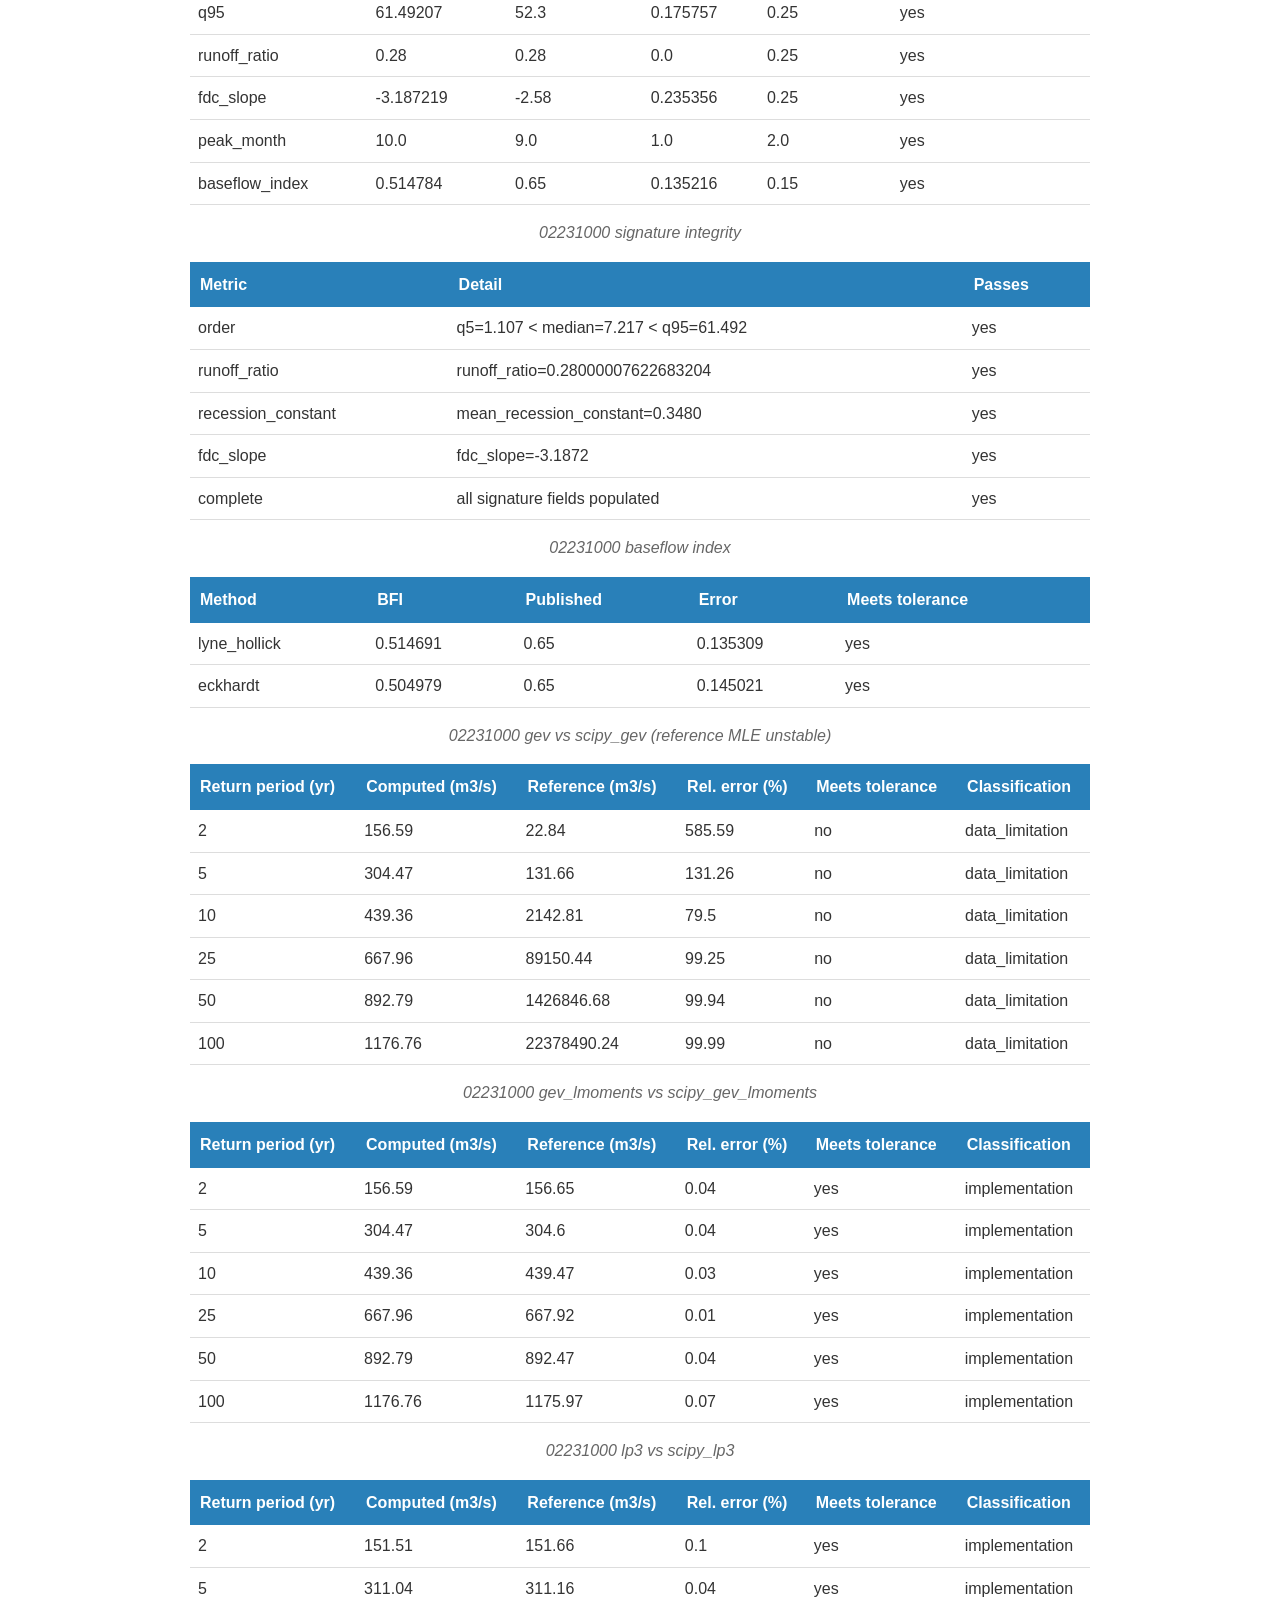
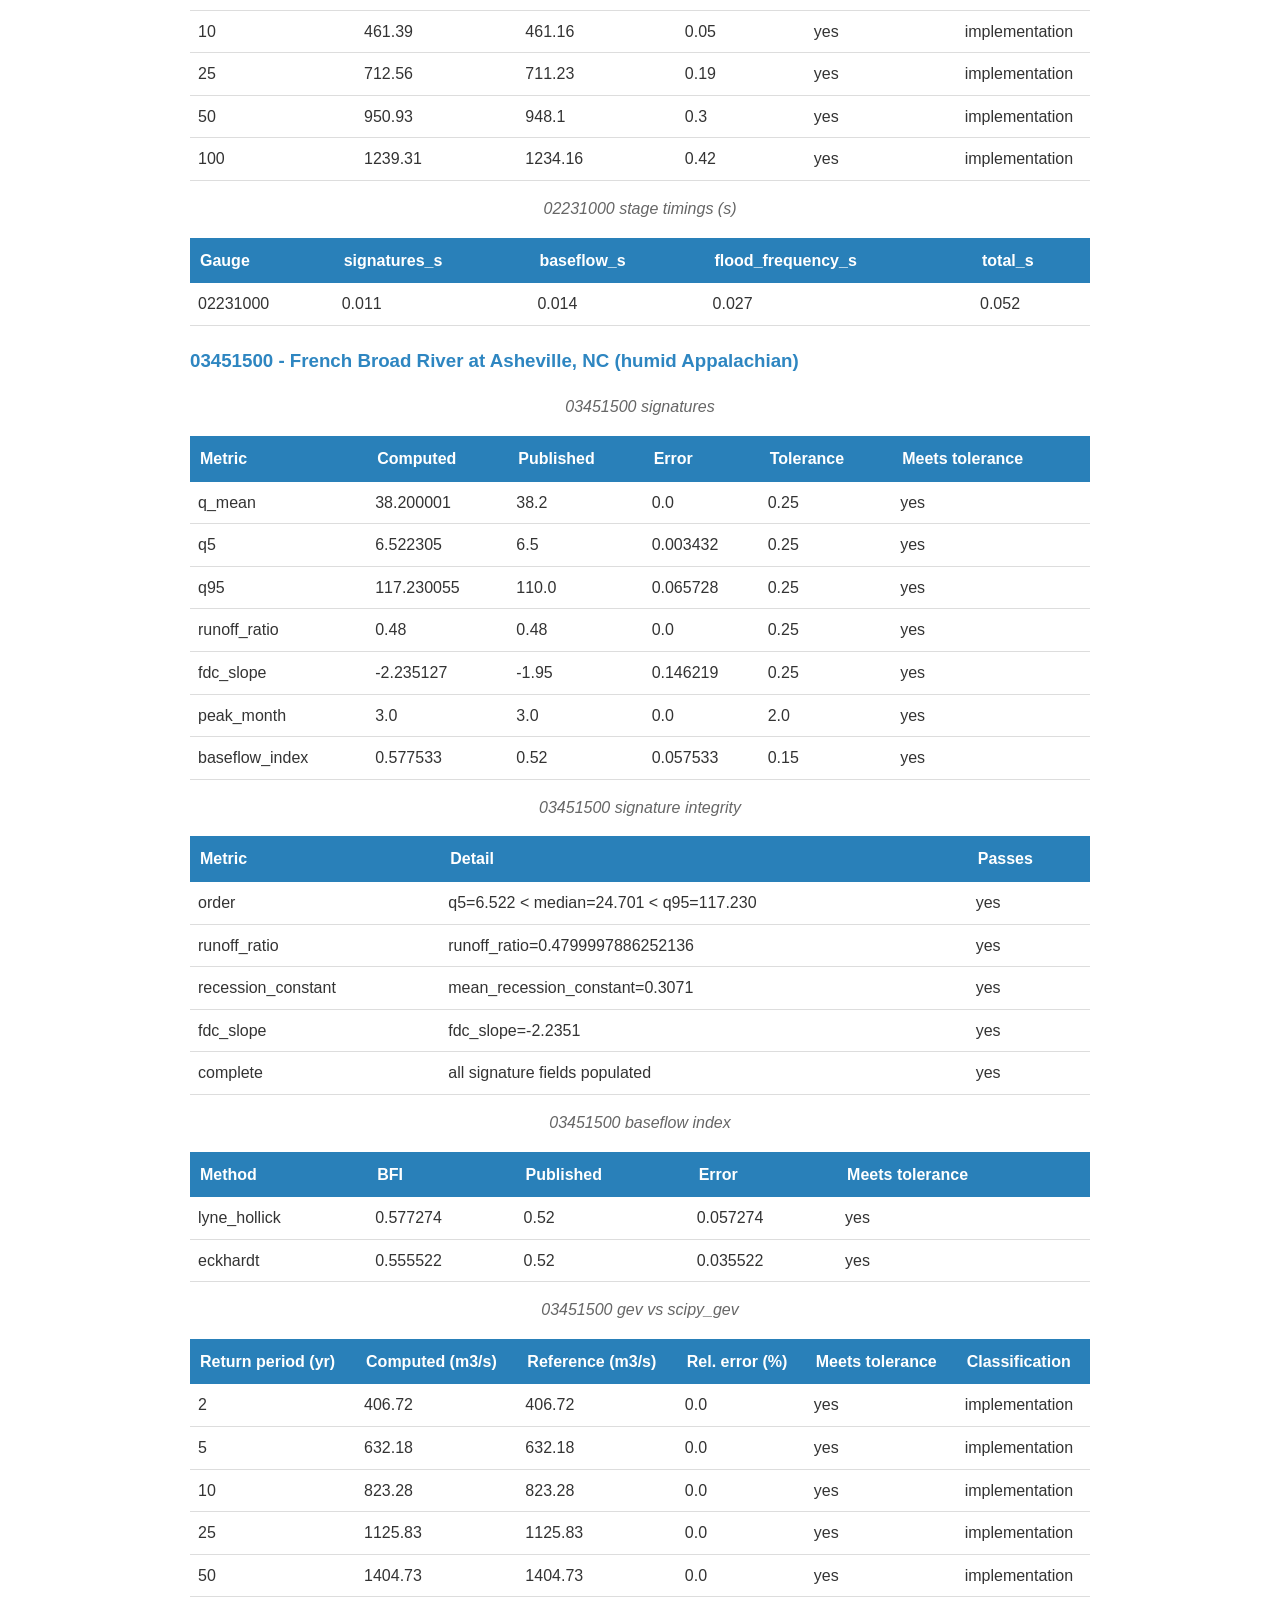
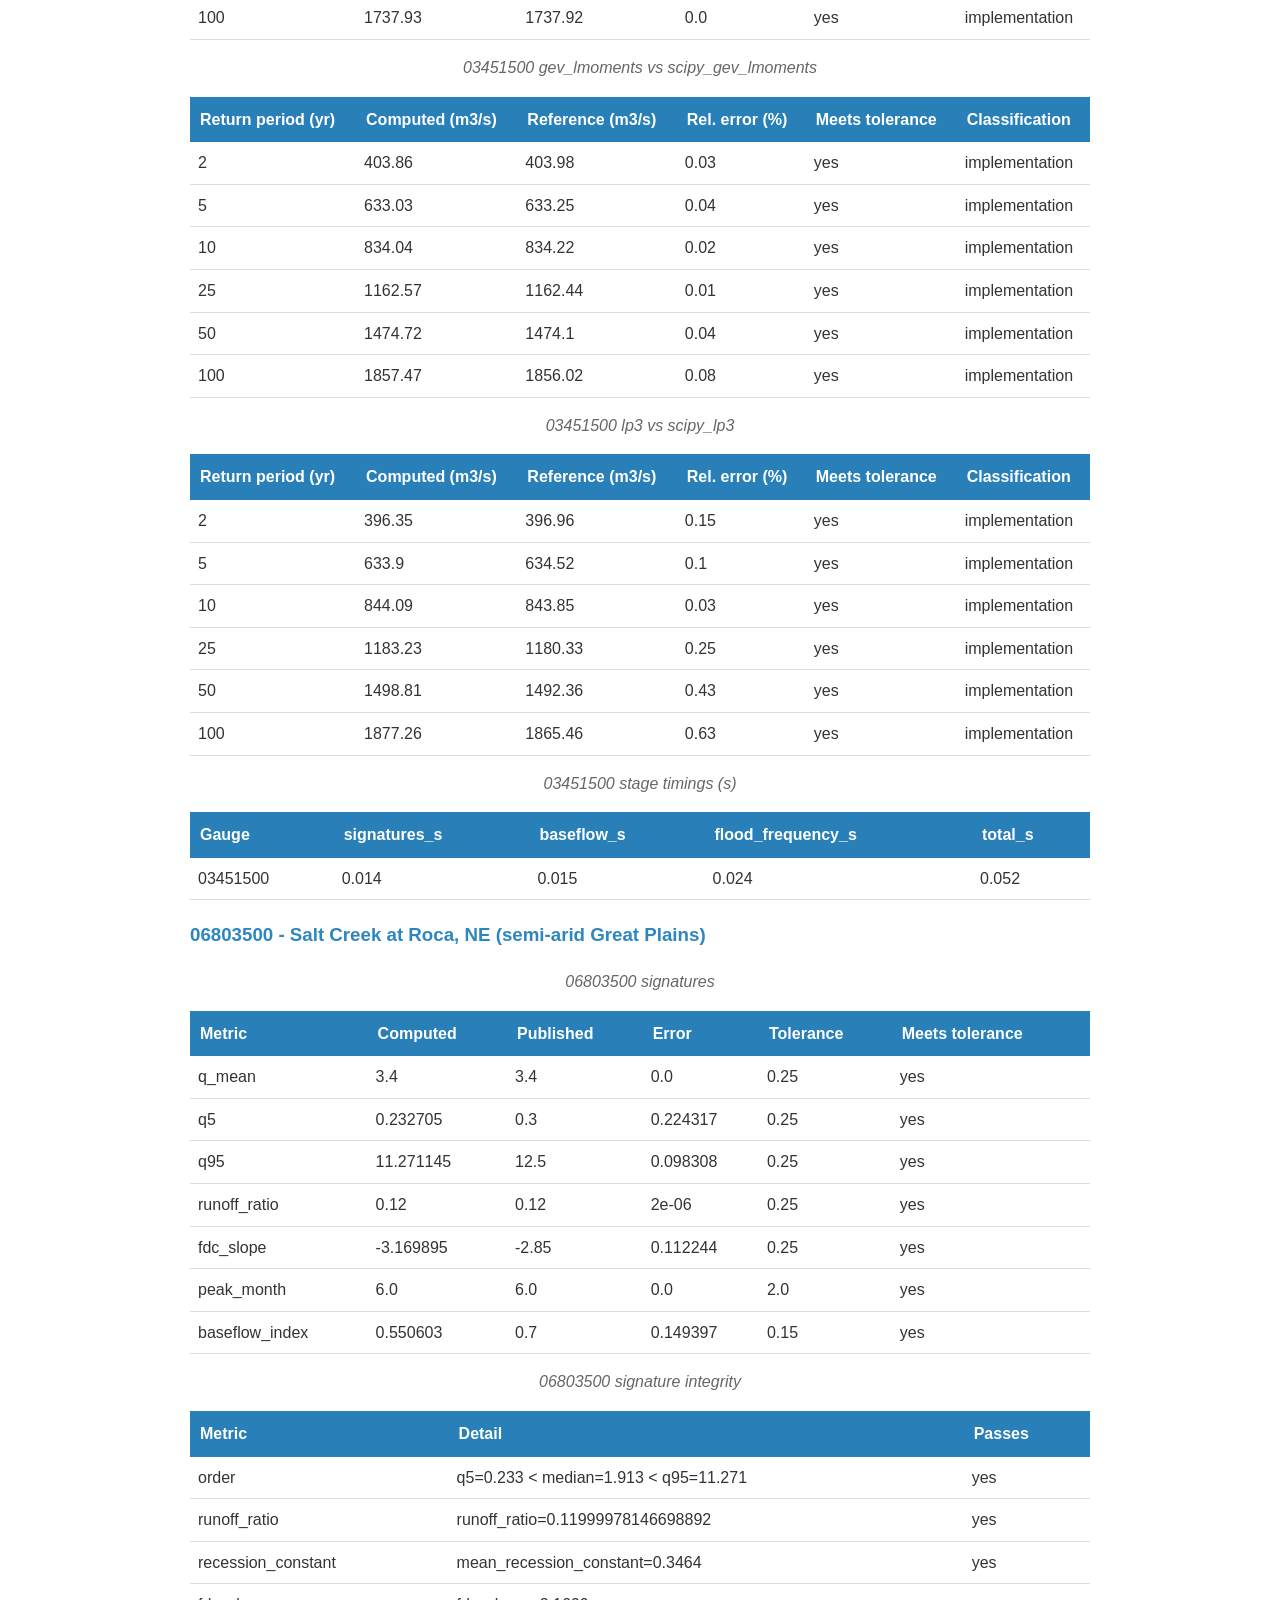
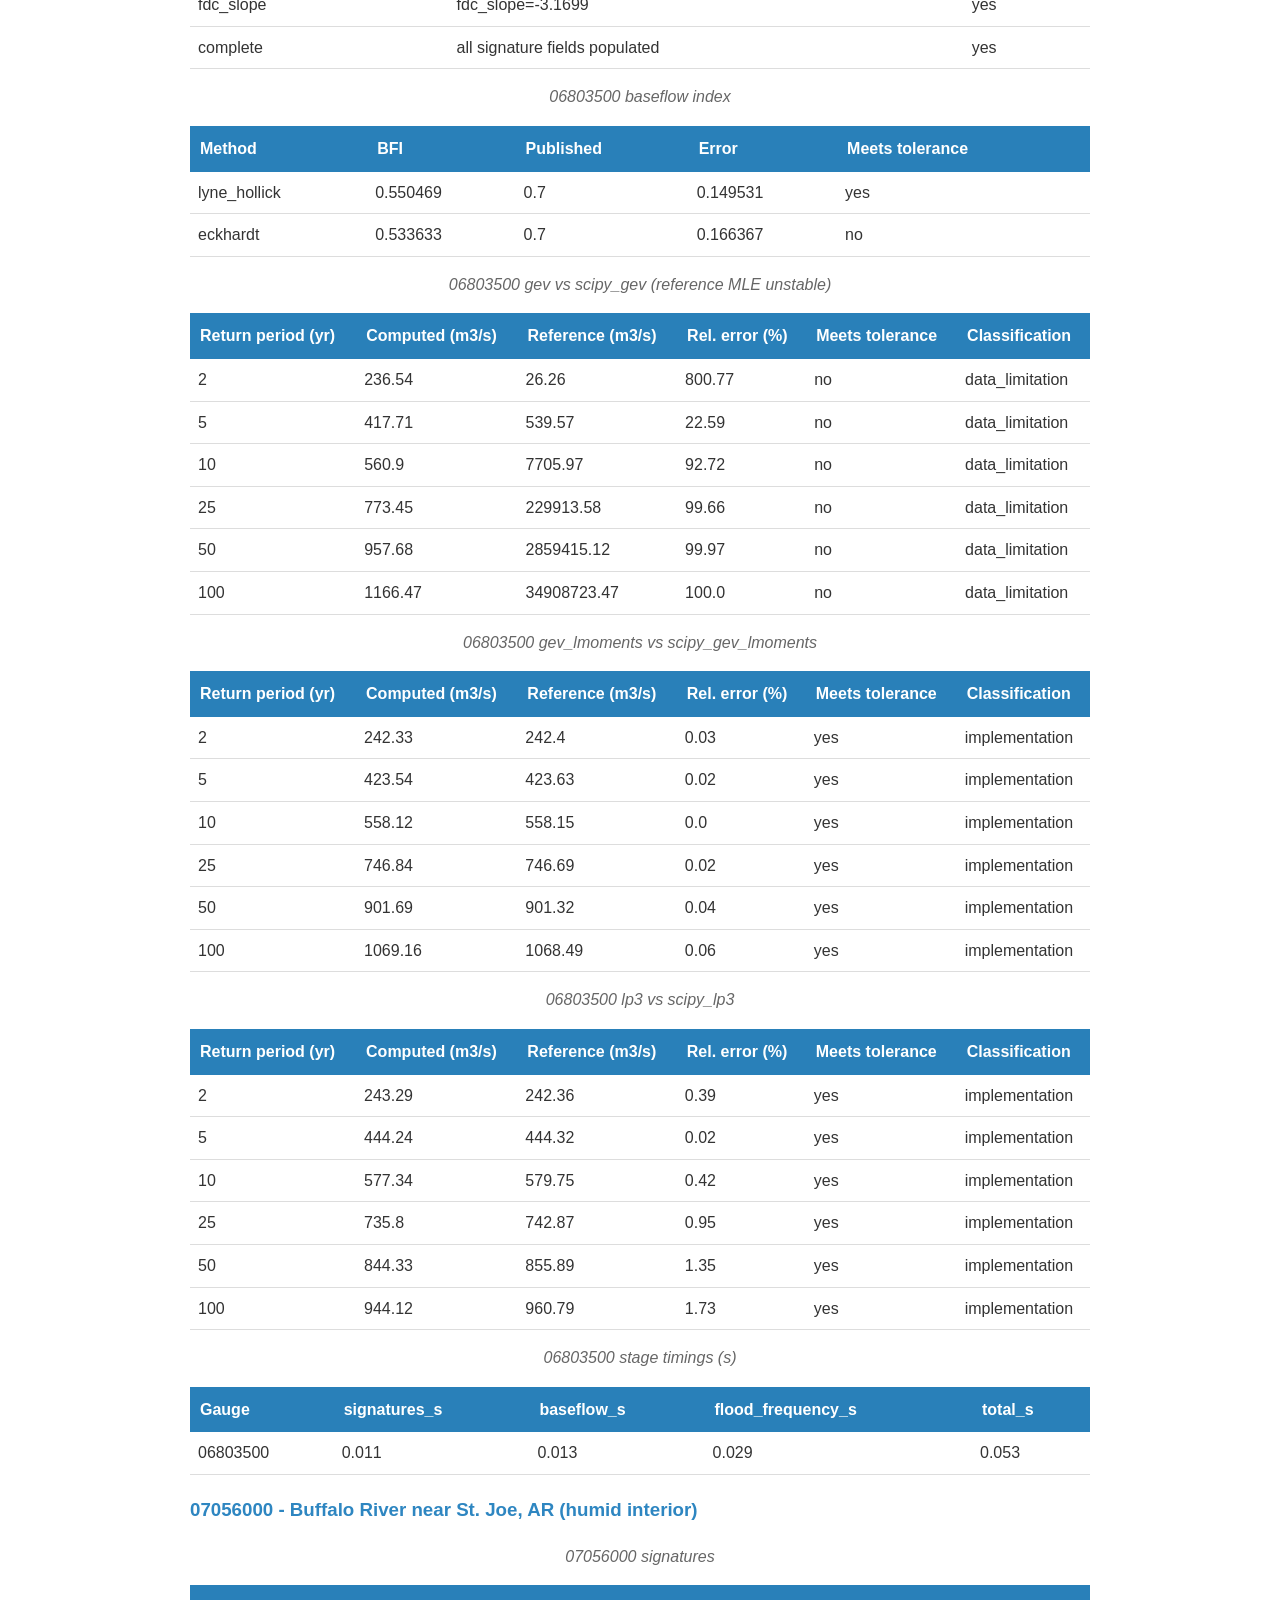
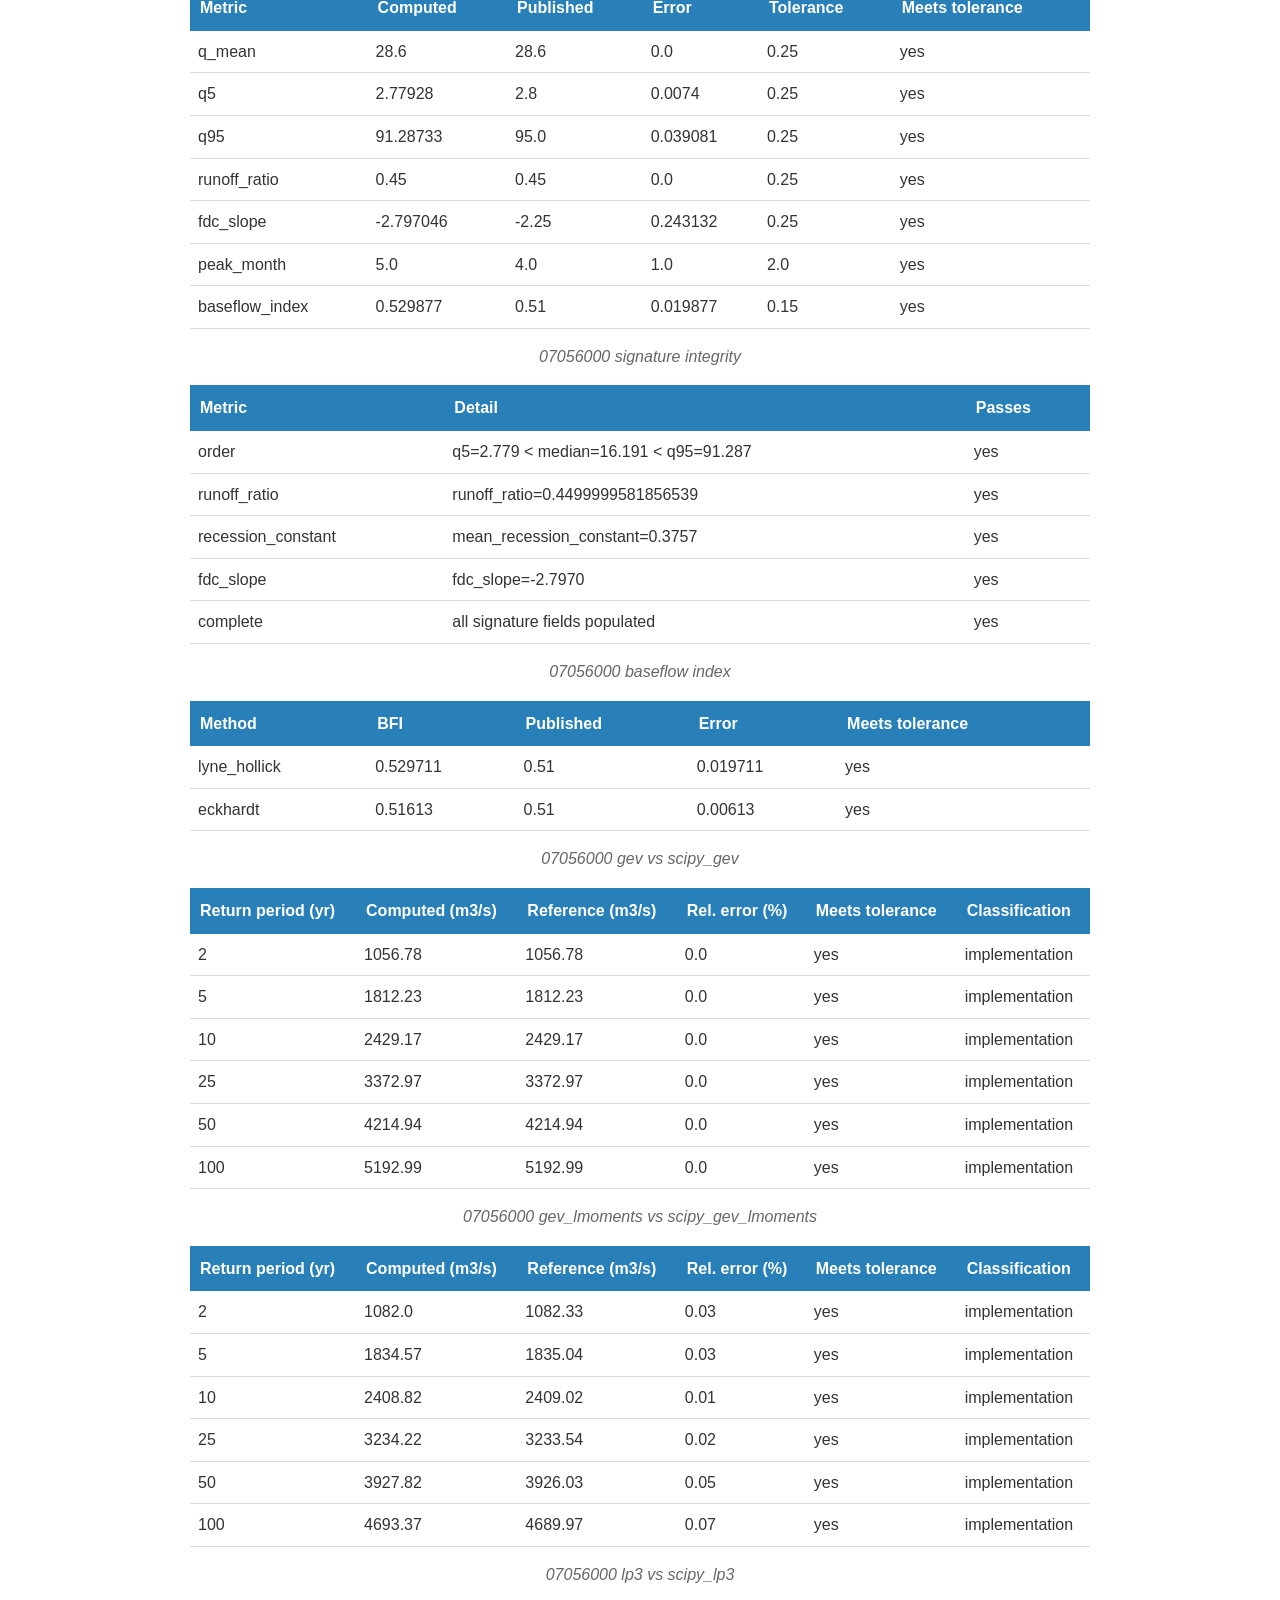
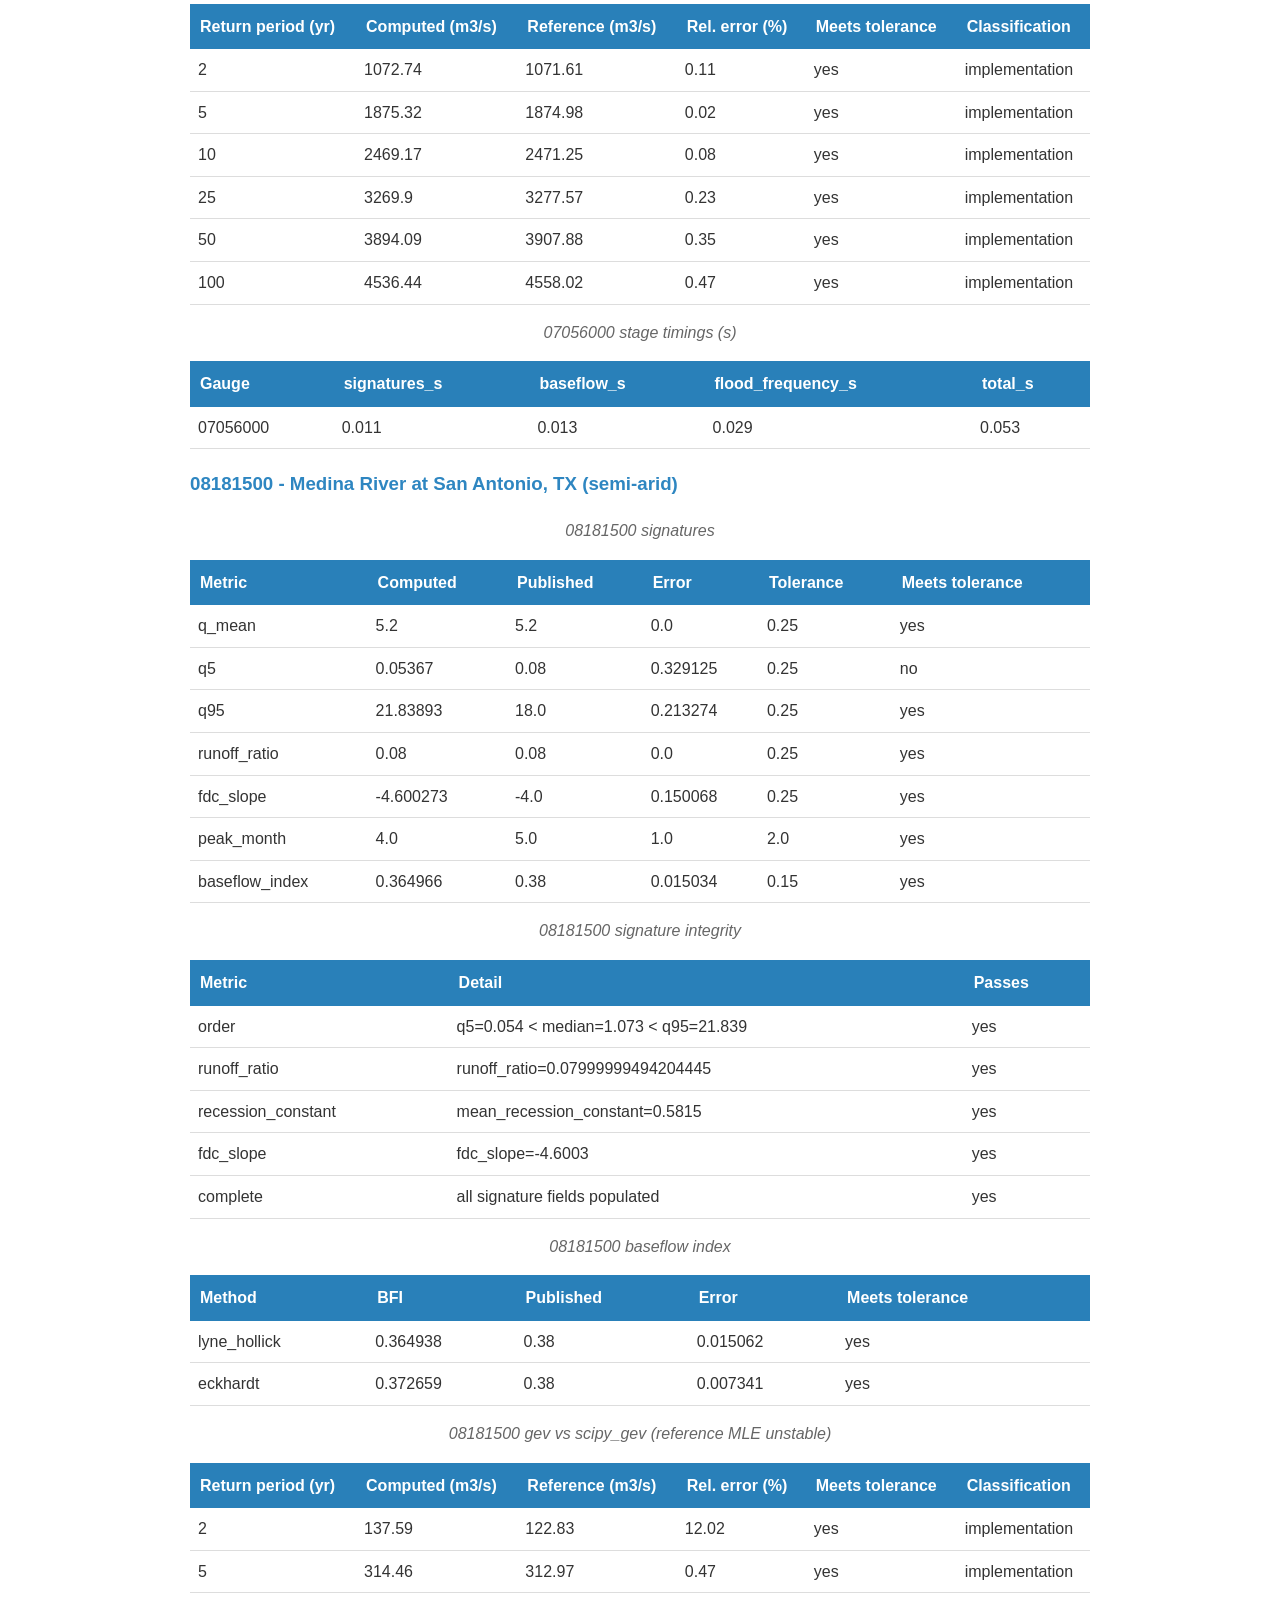
==== commit 1041e336: "Apply readability, maintainability and consistency fixes across the CAMELS benchmarking workflow" ====
--- a/examples/camels_benchmark/results.html
+++ b/examples/camels_benchmark/results.html
@@ -141,7 +141,7 @@
 <strong>Date:</strong> 2026-09-10<br>
 <strong>Description:</strong> Flood frequency, baseflow and signature verification over 10 CAMELS catchments.<br>
 <strong>Data Sources:</strong> Synthetic daily series (data/camels_benchmark/daily), USGS annual peaks (data/camels_benchmark/peaks), CAMELS attributes (Addor et al., 2017), Flood-frequency reference quantiles (ffa_reference.json)<br>
-<strong>Version:</strong> 1.0</div>
+<strong>Version:</strong> 1.1</div>
 <h2 id="summary">Summary</h2>
 <div class="metric"><div class="metric-value">10</div><div class="metric-name">Catchments</div></div>
 <div class="metric"><div class="metric-value">0.0</div><div class="metric-name">Q mean normalized RMSE (%)</div><span class="metric-unit">%</span></div>
@@ -154,41 +154,49 @@
 <thead><tr>
   <th>Check</th>
   <th>Value</th>
+  <th>Unit</th>
   <th>Rationale</th>
 </tr></thead><tbody>
 <tr>
   <td>signature_relative</td>
   <td>0.25</td>
+  <td>fraction</td>
   <td>Synthetic daily series are calibrated to approximate the published CAMELS attributes; they are not measurements of them.</td>
 </tr>
 <tr>
   <td>baseflow_absolute</td>
   <td>0.15</td>
+  <td>fraction</td>
   <td>Published CAMELS baseflow index comes from a different separation algorithm than AquaScope&#x27;s Lyne-Hollick/Eckhardt digital filters.</td>
 </tr>
 <tr>
   <td>peak_month_circular</td>
   <td>2.0</td>
+  <td>months</td>
   <td>Peak month is month-of-year and circular (Jan == Dec + 1 month).</td>
 </tr>
 <tr>
   <td>ffa_relative</td>
   <td>0.2</td>
+  <td>fraction</td>
   <td>Wider than the +/-10% used in the Potomac federal-standard validation because several benchmark gauges are semi-arid or heavy-tailed, where MLE vs L-moments spread is larger.</td>
 </tr>
 <tr>
   <td>q_mean_nrmse_gate</td>
   <td>25.0</td>
+  <td>%</td>
   <td>Aggregate q_mean gate: normalized RMSE (%) across the 10 gauges.</td>
 </tr>
 <tr>
   <td>bfi_pbias_gate</td>
   <td>25.0</td>
+  <td>%</td>
   <td>Aggregate baseflow gate: PBIAS (%) across the 10 gauges.</td>
 </tr>
 <tr>
   <td>ffa_gate</td>
-  <td>0.2</td>
+  <td>20.0</td>
+  <td>%</td>
   <td>Aggregate flood-frequency gate over the dependable reference cross-checks (GEV-L-moments and LP3); GEV-MLE mismatches are reported separately as data-limitation findings, not folded into the implementation gate.</td>
 </tr>
 </tbody></table>
@@ -564,10 +572,10 @@
 </tr></thead><tbody>
 <tr>
   <td>01013500</td>
-  <td>0.017</td>
-  <td>0.013</td>
-  <td>0.024</td>
-  <td>0.054</td>
+  <td>0.016</td>
+  <td>0.018</td>
+  <td>0.048</td>
+  <td>0.081</td>
 </tr>
 </tbody></table>
 <h3 id="01664000---rappahannock-river-near-fredericksburg-va-humid-continental">01664000 - Rappahannock River near Fredericksburg, VA (humid continental)</h3>
@@ -884,9 +892,9 @@
 <tr>
   <td>01664000</td>
   <td>0.01</td>
-  <td>0.013</td>
-  <td>0.024</td>
-  <td>0.047</td>
+  <td>0.014</td>
+  <td>0.022</td>
+  <td>0.046</td>
 </tr>
 </tbody></table>
 <h3 id="02231000---st-marys-river-near-macclenny-fl-subtropical">02231000 - St. Marys River near Macclenny, FL (subtropical)</h3>
@@ -1202,10 +1210,10 @@
 </tr></thead><tbody>
 <tr>
   <td>02231000</td>
-  <td>0.012</td>
   <td>0.011</td>
-  <td>0.022</td>
-  <td>0.045</td>
+  <td>0.014</td>
+  <td>0.027</td>
+  <td>0.052</td>
 </tr>
 </tbody></table>
 <h3 id="03451500---french-broad-river-at-asheville-nc-humid-appalachian">03451500 - French Broad River at Asheville, NC (humid Appalachian)</h3>
@@ -1521,10 +1529,10 @@
 </tr></thead><tbody>
 <tr>
   <td>03451500</td>
-  <td>0.011</td>
   <td>0.014</td>
-  <td>0.02</td>
-  <td>0.045</td>
+  <td>0.015</td>
+  <td>0.024</td>
+  <td>0.052</td>
 </tr>
 </tbody></table>
 <h3 id="06803500---salt-creek-at-roca-ne-semi-arid-great-plains">06803500 - Salt Creek at Roca, NE (semi-arid Great Plains)</h3>
@@ -1840,10 +1848,10 @@
 </tr></thead><tbody>
 <tr>
   <td>06803500</td>
-  <td>0.009</td>
-  <td>0.01</td>
-  <td>0.024</td>
-  <td>0.043</td>
+  <td>0.011</td>
+  <td>0.013</td>
+  <td>0.029</td>
+  <td>0.053</td>
 </tr>
 </tbody></table>
 <h3 id="07056000---buffalo-river-near-st-joe-ar-humid-interior">07056000 - Buffalo River near St. Joe, AR (humid interior)</h3>
@@ -2159,10 +2167,10 @@
 </tr></thead><tbody>
 <tr>
   <td>07056000</td>
-  <td>0.009</td>
   <td>0.011</td>
-  <td>0.023</td>
-  <td>0.044</td>
+  <td>0.013</td>
+  <td>0.029</td>
+  <td>0.053</td>
 </tr>
 </tbody></table>
 <h3 id="08181500---medina-river-at-san-antonio-tx-semi-arid">08181500 - Medina River at San Antonio, TX (semi-arid)</h3>
@@ -2478,10 +2486,10 @@
 </tr></thead><tbody>
 <tr>
   <td>08181500</td>
-  <td>0.008</td>
-  <td>0.01</td>
-  <td>0.018</td>
-  <td>0.036</td>
+  <td>0.013</td>
+  <td>0.013</td>
+  <td>0.023</td>
+  <td>0.049</td>
 </tr>
 </tbody></table>
 <h3 id="09510200---cave-creek-near-cave-creek-az-arid">09510200 - Cave Creek near Cave Creek, AZ (arid)</h3>
@@ -2797,10 +2805,10 @@
 </tr></thead><tbody>
 <tr>
   <td>09510200</td>
-  <td>0.011</td>
-  <td>0.013</td>
-  <td>0.025</td>
-  <td>0.05</td>
+  <td>0.012</td>
+  <td>0.014</td>
+  <td>0.031</td>
+  <td>0.057</td>
 </tr>
 </tbody></table>
 <h3 id="11532500---smith-river-near-crescent-city-ca-pacific-northwest-rain">11532500 - Smith River near Crescent City, CA (Pacific Northwest rain)</h3>
@@ -3118,8 +3126,8 @@
   <td>11532500</td>
   <td>0.01</td>
   <td>0.012</td>
-  <td>0.026</td>
-  <td>0.048</td>
+  <td>0.027</td>
+  <td>0.049</td>
 </tr>
 </tbody></table>
 <h3 id="14301000---nehalem-river-near-foss-or-pacific-northwest-rain">14301000 - Nehalem River near Foss, OR (Pacific Northwest rain)</h3>
@@ -3435,10 +3443,10 @@
 </tr></thead><tbody>
 <tr>
   <td>14301000</td>
-  <td>0.011</td>
+  <td>0.009</td>
   <td>0.01</td>
   <td>0.021</td>
-  <td>0.041</td>
+  <td>0.04</td>
 </tr>
 </tbody></table>
 <h2 id="execution-timings">Execution timings</h2>
@@ -3454,76 +3462,76 @@
 </tr></thead><tbody>
 <tr>
   <td>01013500</td>
-  <td>0.017</td>
-  <td>0.013</td>
-  <td>0.024</td>
-  <td>0.054</td>
+  <td>0.016</td>
+  <td>0.018</td>
+  <td>0.048</td>
+  <td>0.081</td>
 </tr>
 <tr>
   <td>01664000</td>
   <td>0.01</td>
-  <td>0.013</td>
-  <td>0.024</td>
-  <td>0.047</td>
+  <td>0.014</td>
+  <td>0.022</td>
+  <td>0.046</td>
 </tr>
 <tr>
   <td>02231000</td>
-  <td>0.012</td>
-  <td>0.011</td>
-  <td>0.022</td>
-  <td>0.045</td>
-</tr>
-<tr>
-  <td>03451500</td>
   <td>0.011</td>
   <td>0.014</td>
-  <td>0.02</td>
-  <td>0.045</td>
+  <td>0.027</td>
+  <td>0.052</td>
+</tr>
+<tr>
+  <td>03451500</td>
+  <td>0.014</td>
+  <td>0.015</td>
+  <td>0.024</td>
+  <td>0.052</td>
 </tr>
 <tr>
   <td>06803500</td>
-  <td>0.009</td>
-  <td>0.01</td>
-  <td>0.024</td>
-  <td>0.043</td>
-</tr>
-<tr>
-  <td>07056000</td>
-  <td>0.009</td>
-  <td>0.011</td>
-  <td>0.023</td>
-  <td>0.044</td>
-</tr>
-<tr>
-  <td>08181500</td>
-  <td>0.008</td>
-  <td>0.01</td>
-  <td>0.018</td>
-  <td>0.036</td>
-</tr>
-<tr>
-  <td>09510200</td>
   <td>0.011</td>
   <td>0.013</td>
-  <td>0.025</td>
-  <td>0.05</td>
+  <td>0.029</td>
+  <td>0.053</td>
+</tr>
+<tr>
+  <td>07056000</td>
+  <td>0.011</td>
+  <td>0.013</td>
+  <td>0.029</td>
+  <td>0.053</td>
+</tr>
+<tr>
+  <td>08181500</td>
+  <td>0.013</td>
+  <td>0.013</td>
+  <td>0.023</td>
+  <td>0.049</td>
+</tr>
+<tr>
+  <td>09510200</td>
+  <td>0.012</td>
+  <td>0.014</td>
+  <td>0.031</td>
+  <td>0.057</td>
 </tr>
 <tr>
   <td>11532500</td>
   <td>0.01</td>
   <td>0.012</td>
-  <td>0.026</td>
-  <td>0.048</td>
+  <td>0.027</td>
+  <td>0.049</td>
 </tr>
 <tr>
   <td>14301000</td>
-  <td>0.011</td>
+  <td>0.009</td>
   <td>0.01</td>
   <td>0.021</td>
-  <td>0.041</td>
-</tr>
-</tbody></table>
-<div class="metric"><div class="metric-value">0.453</div><div class="metric-name">Total runtime (s)</div><span class="metric-unit">s</span></div>
+  <td>0.04</td>
+</tr>
+</tbody></table>
+<div class="metric"><div class="metric-value">0.532</div><div class="metric-name">Total runtime (s)</div><span class="metric-unit">s</span></div>
 <h2 id="data-and-methods">Data and methods</h2>
 <p>Discharge: synthetic daily series calibrated to CAMELS; peaks: USGS NWIS annual peak series, one value per USGS water year, screened for qualifier codes and censored values. Reference quantiles: GEV-MLE and LP3 via scipy, GEV-L-moments via lmoments3 (Hosking 1997). Full provenance per catchment in results.json.</p>
 <h2 id="cite-this-software">Cite this software</h2>
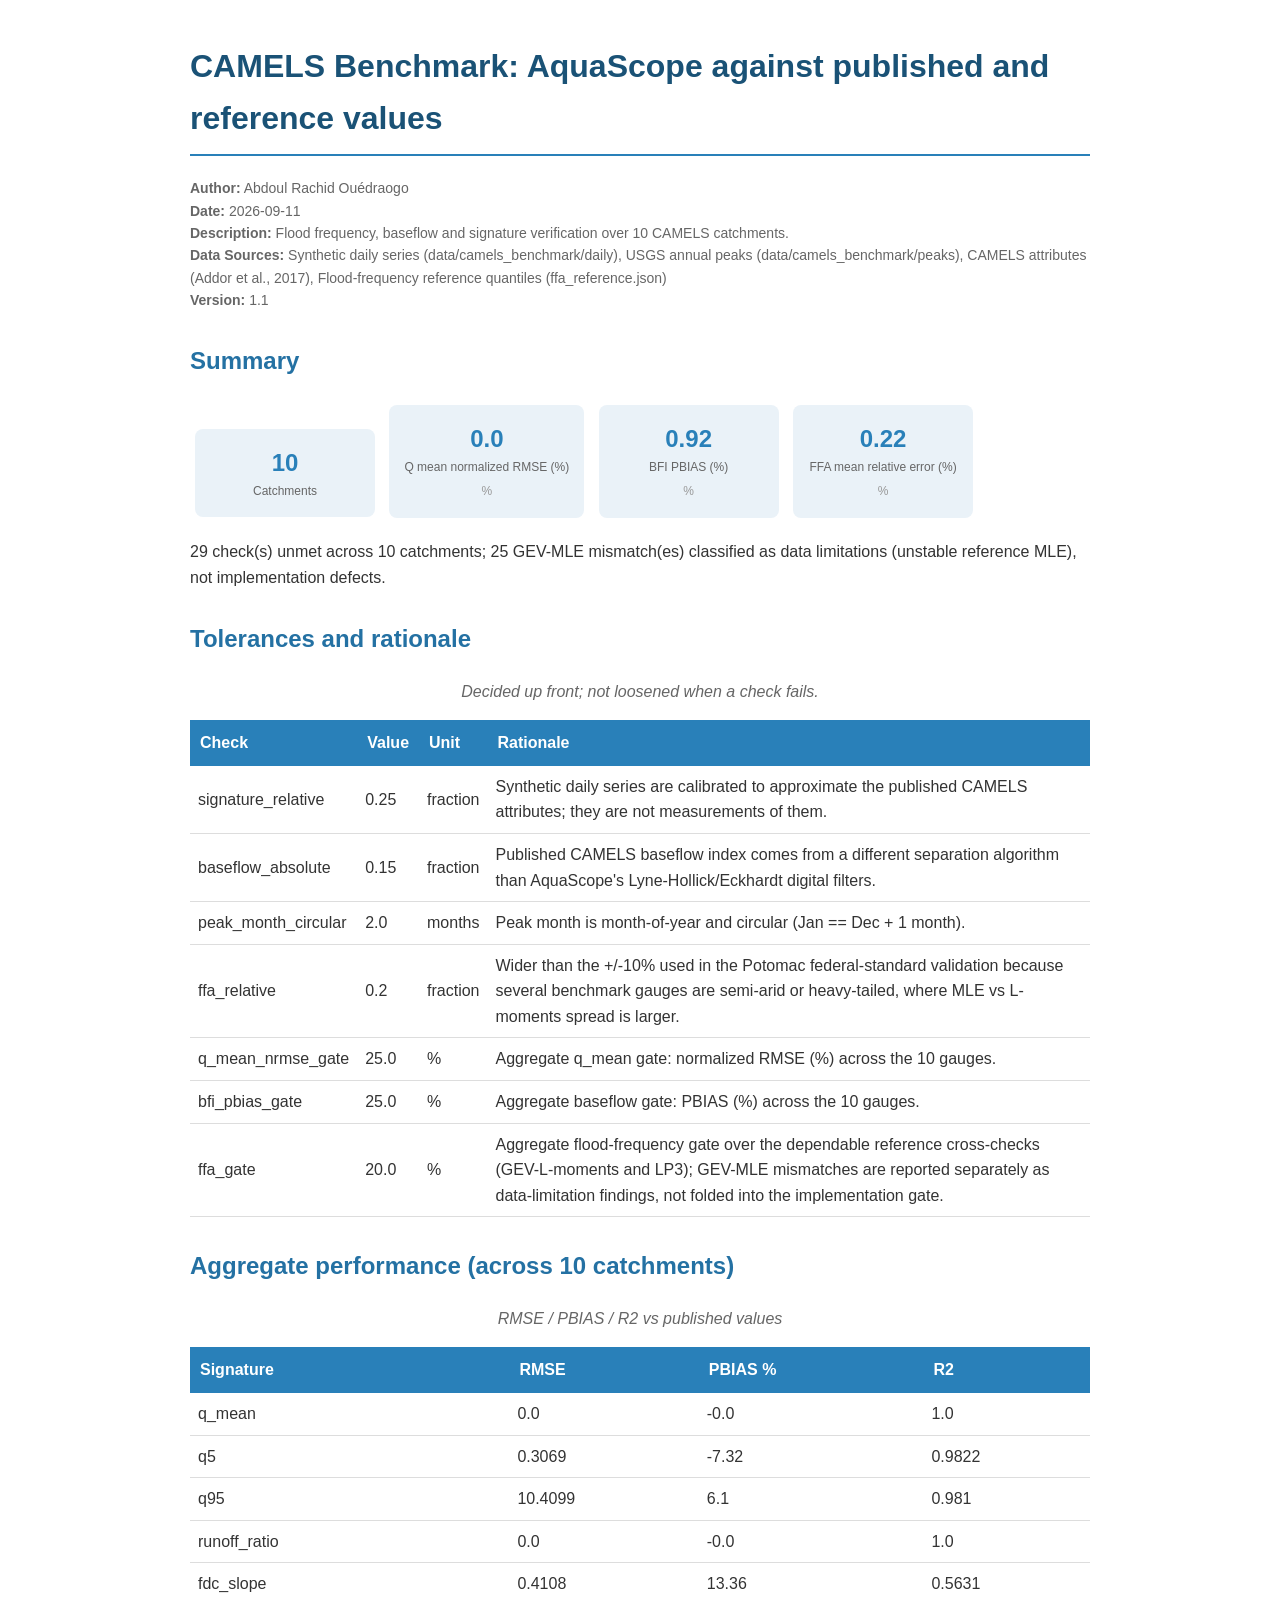
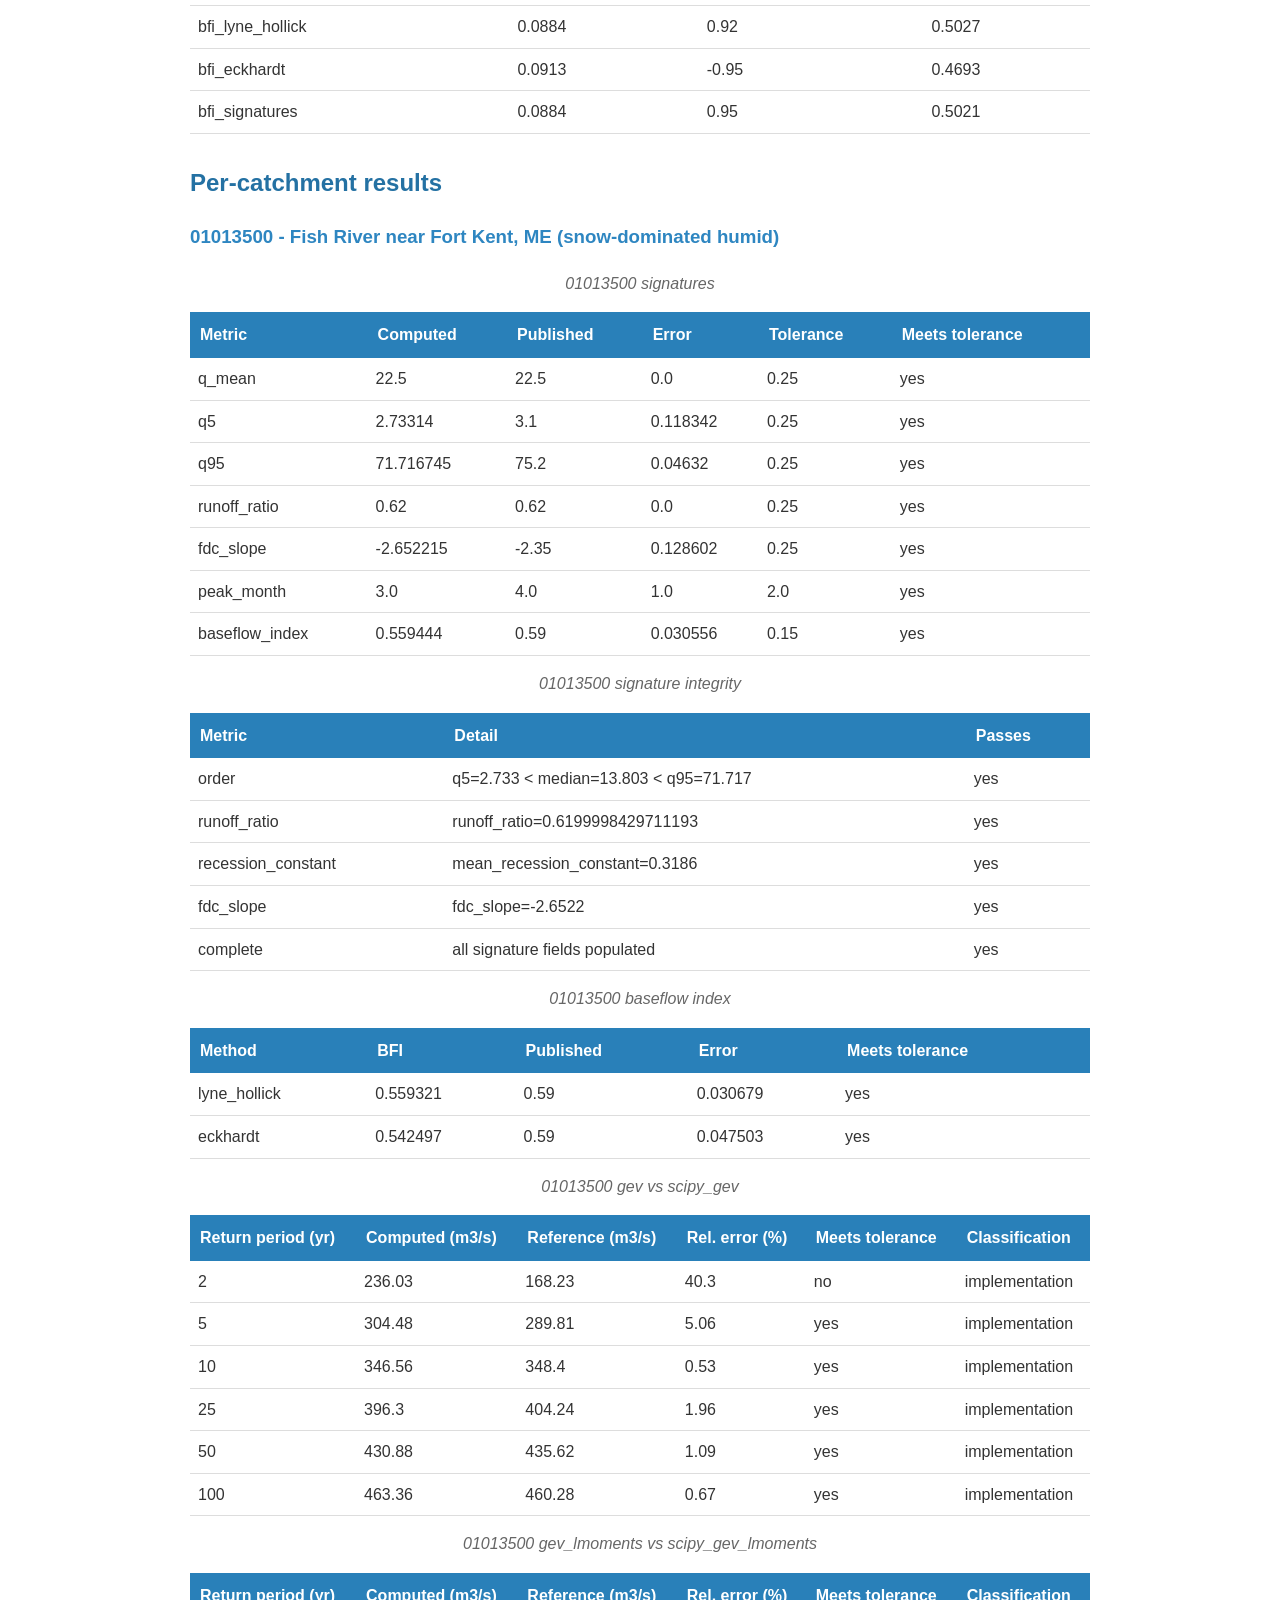
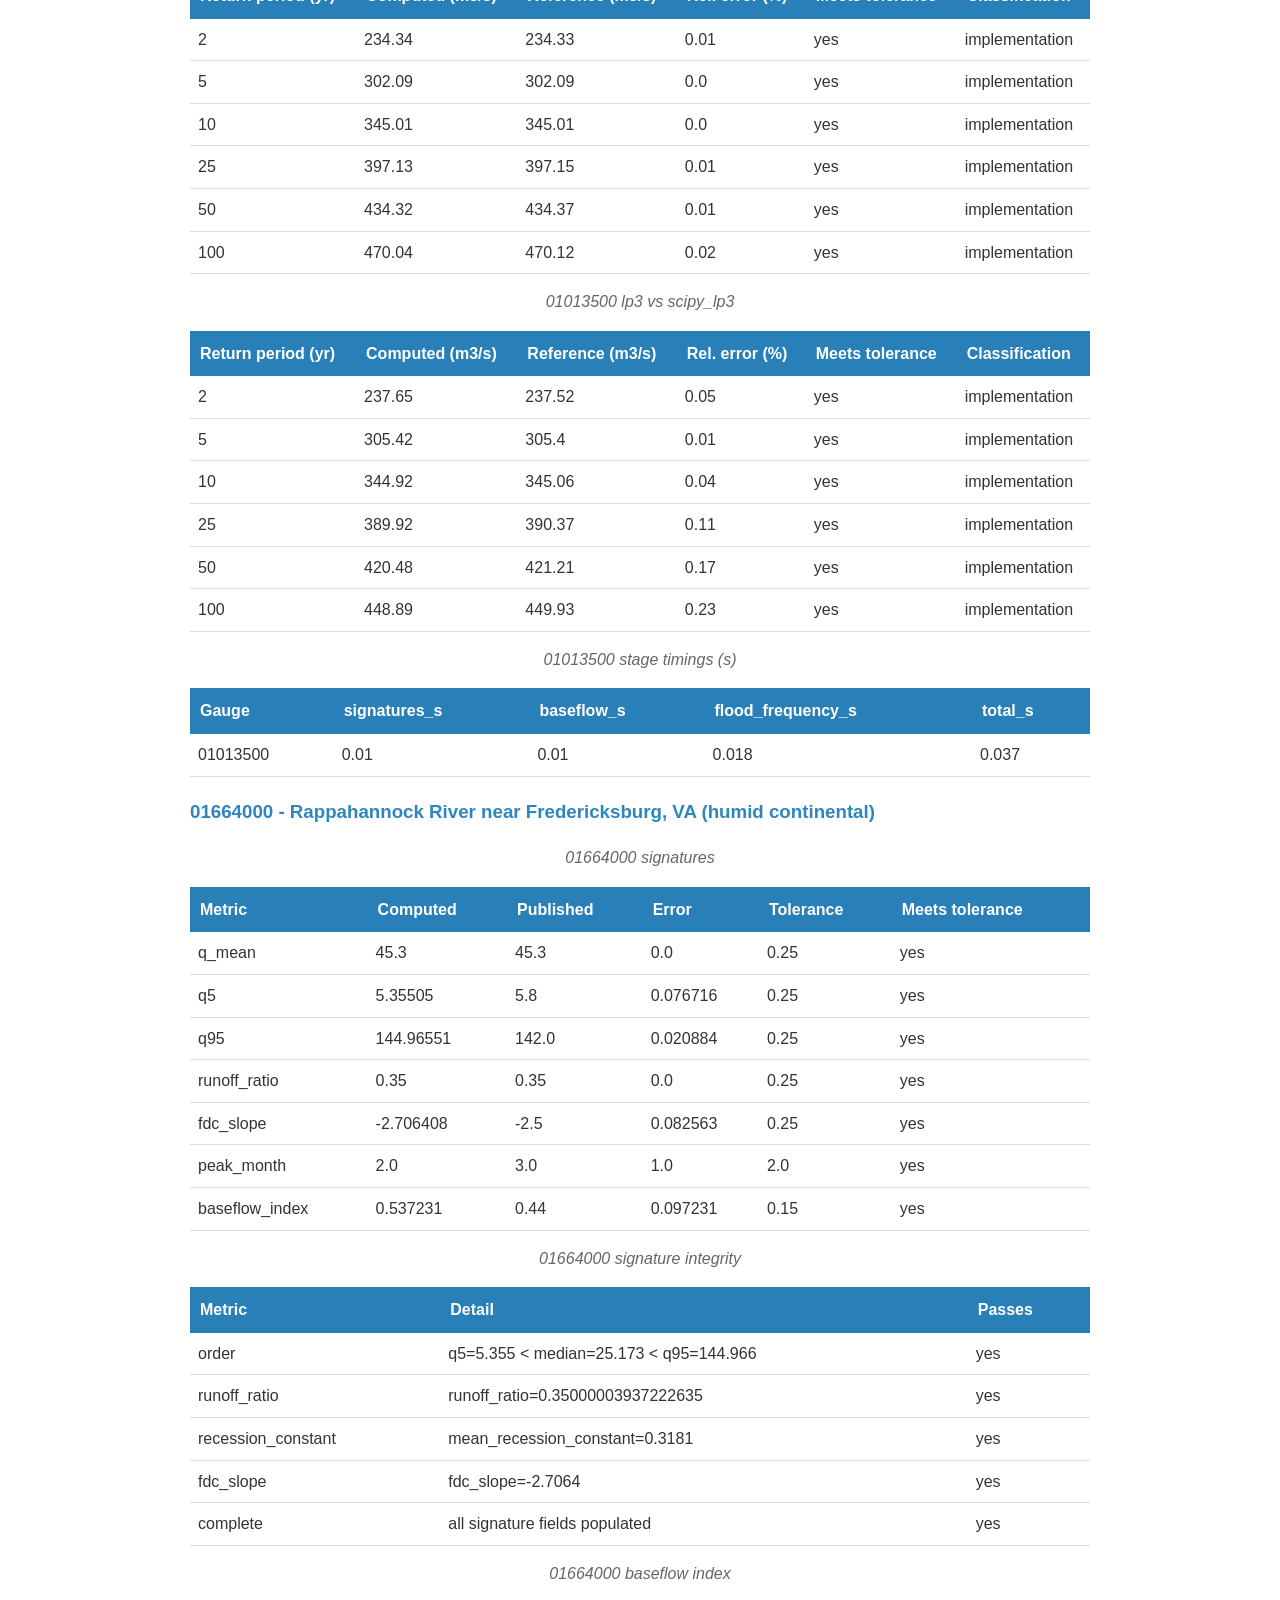
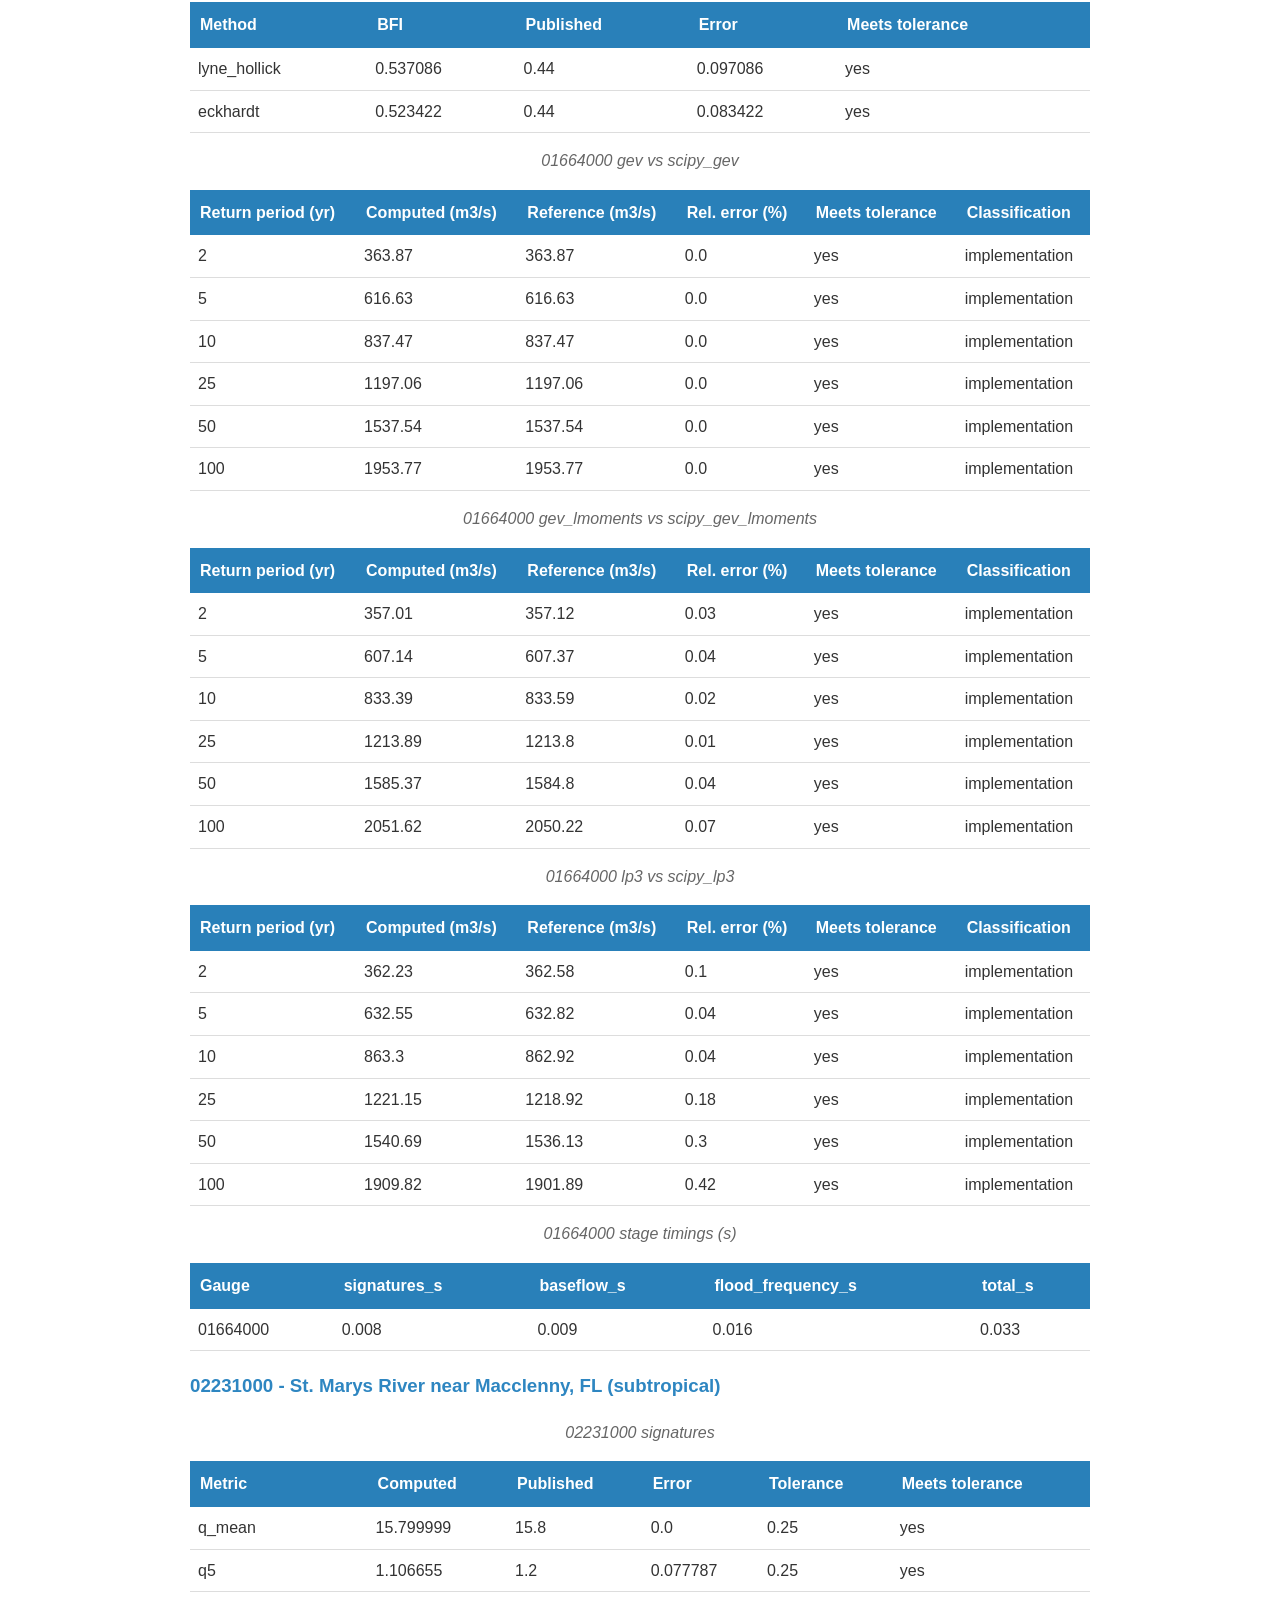
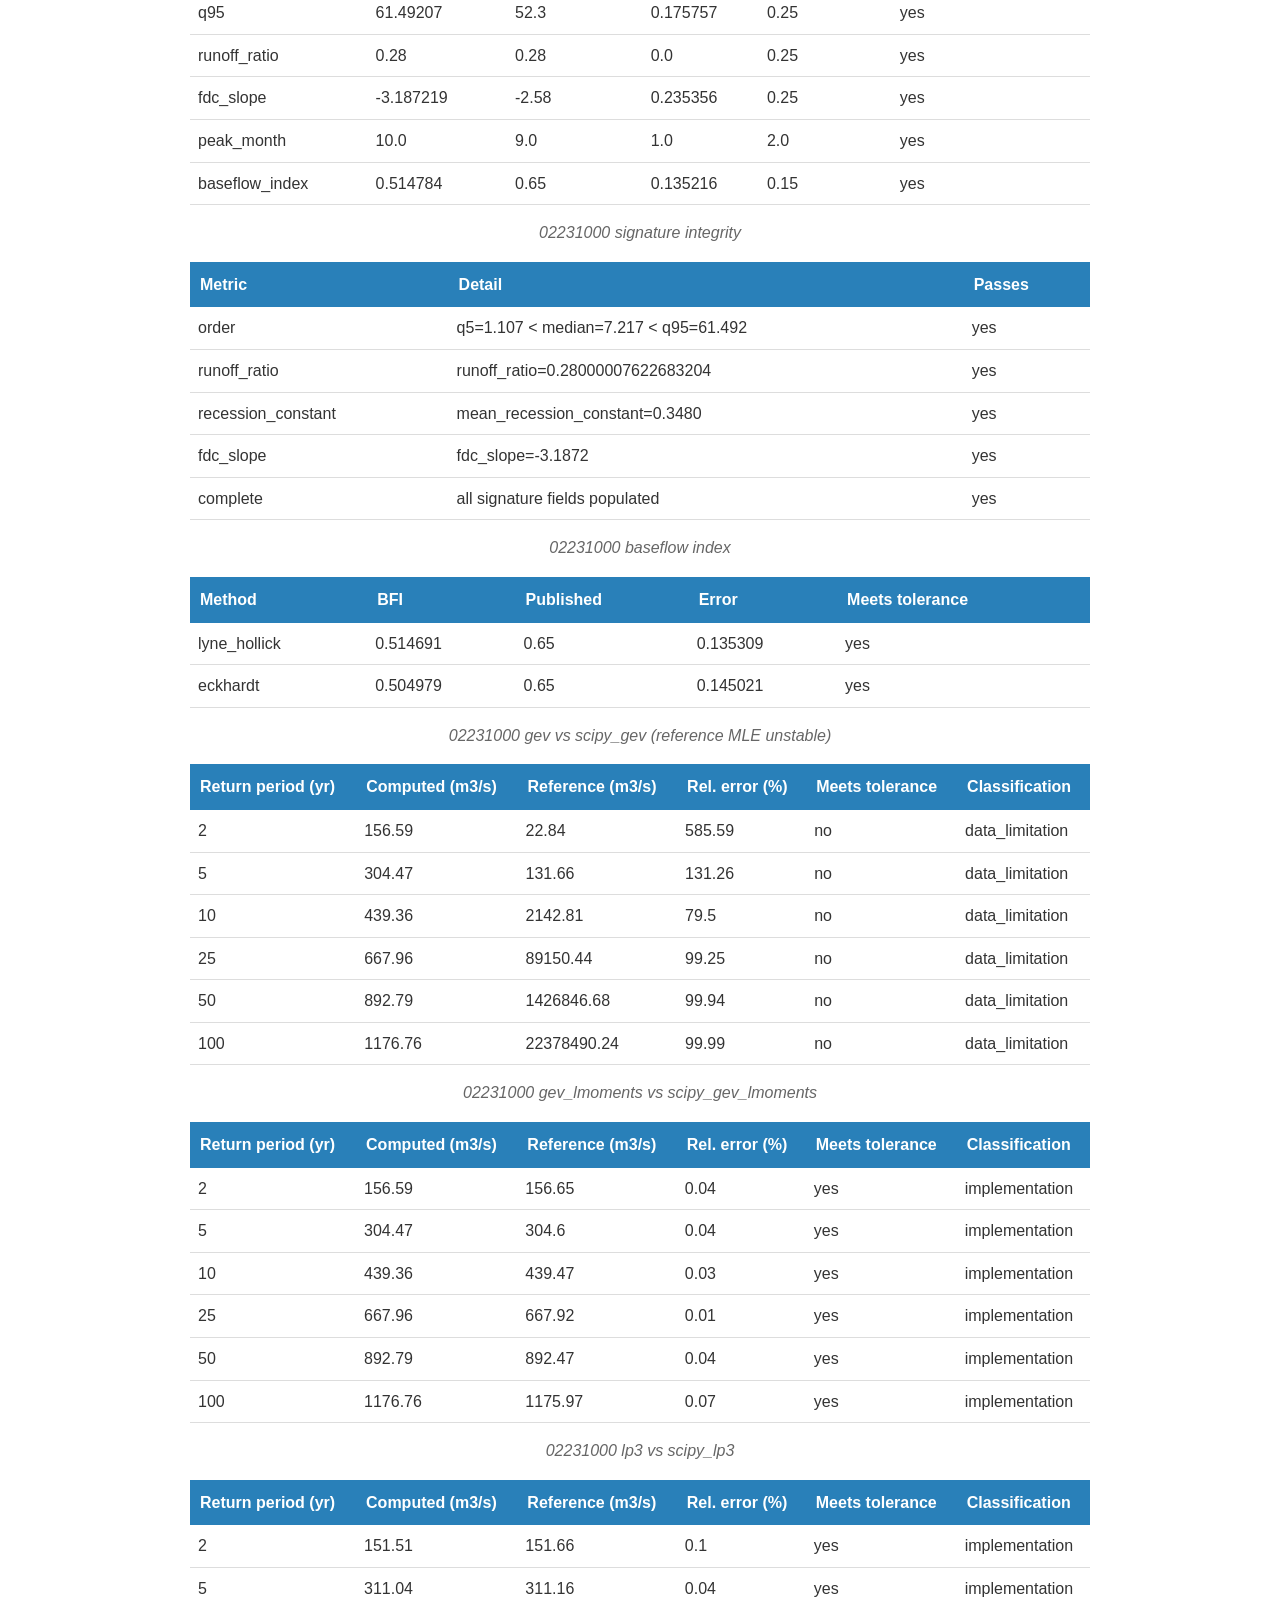
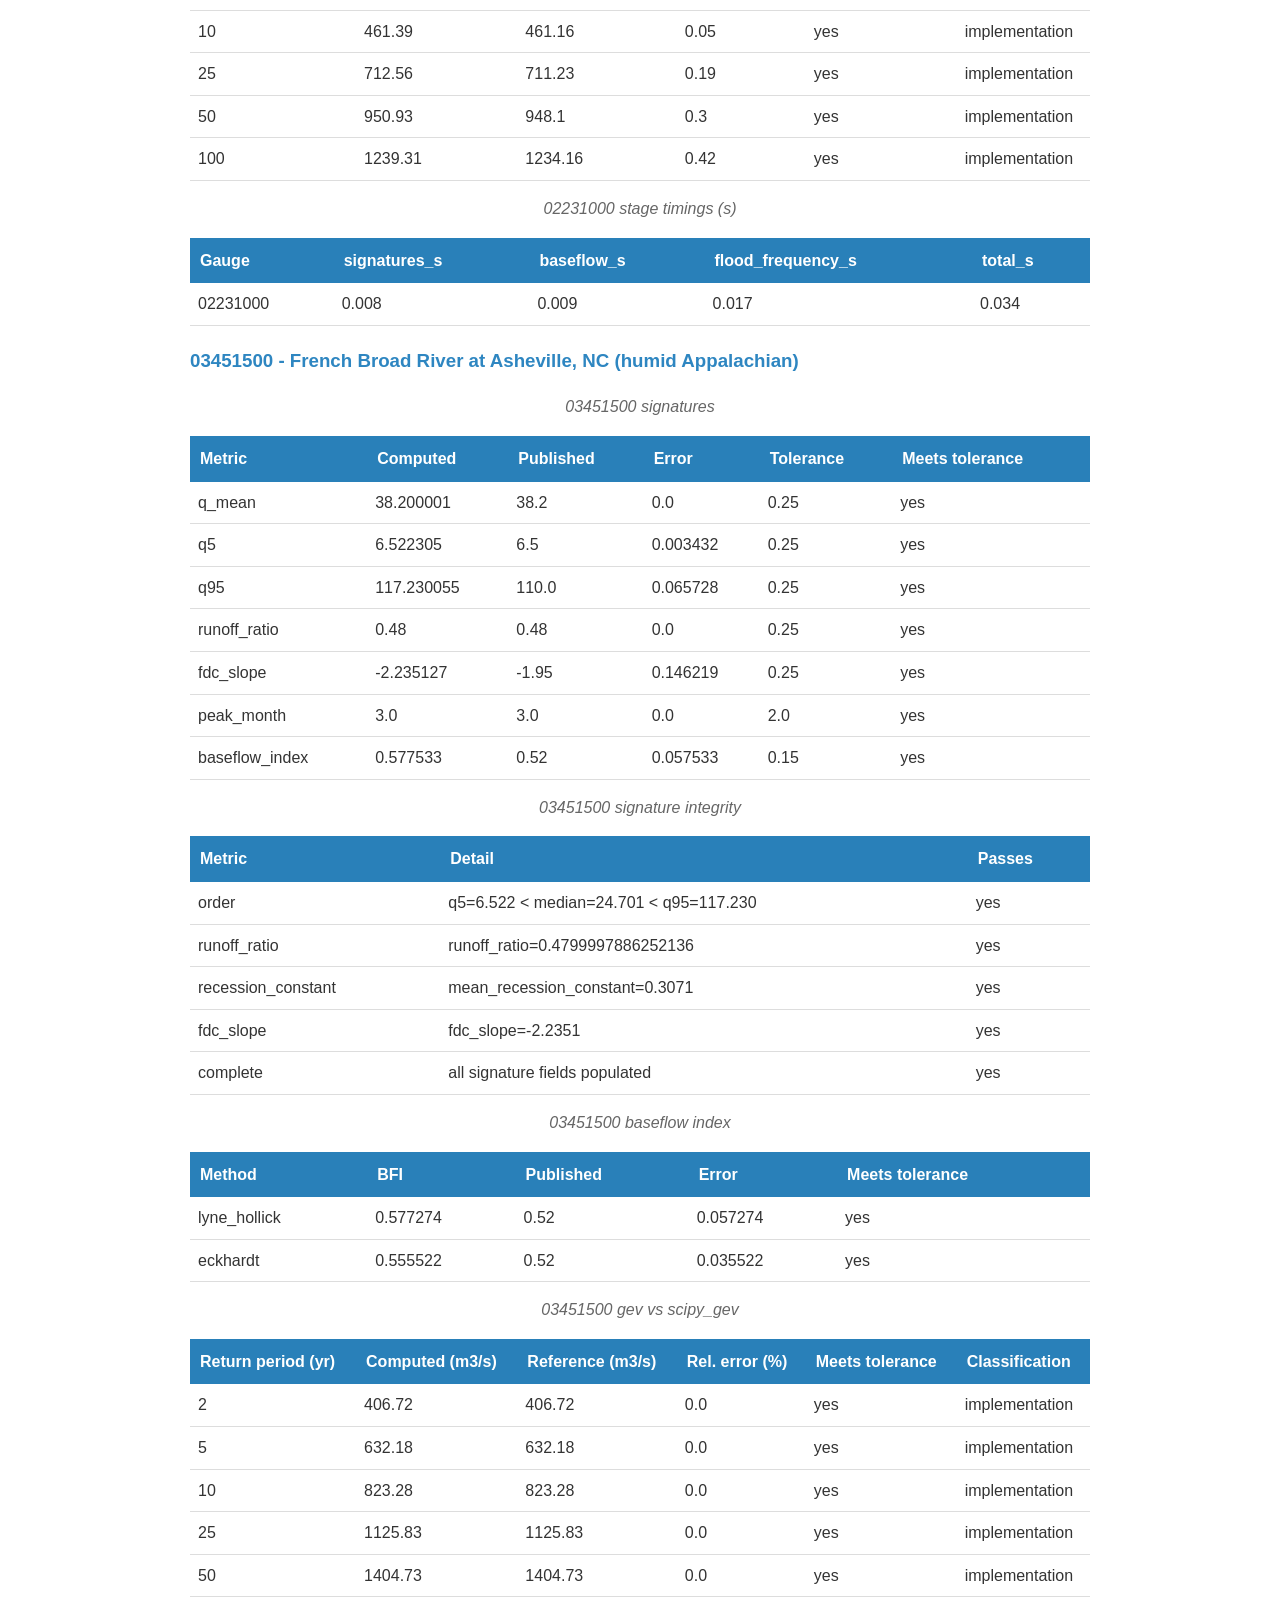
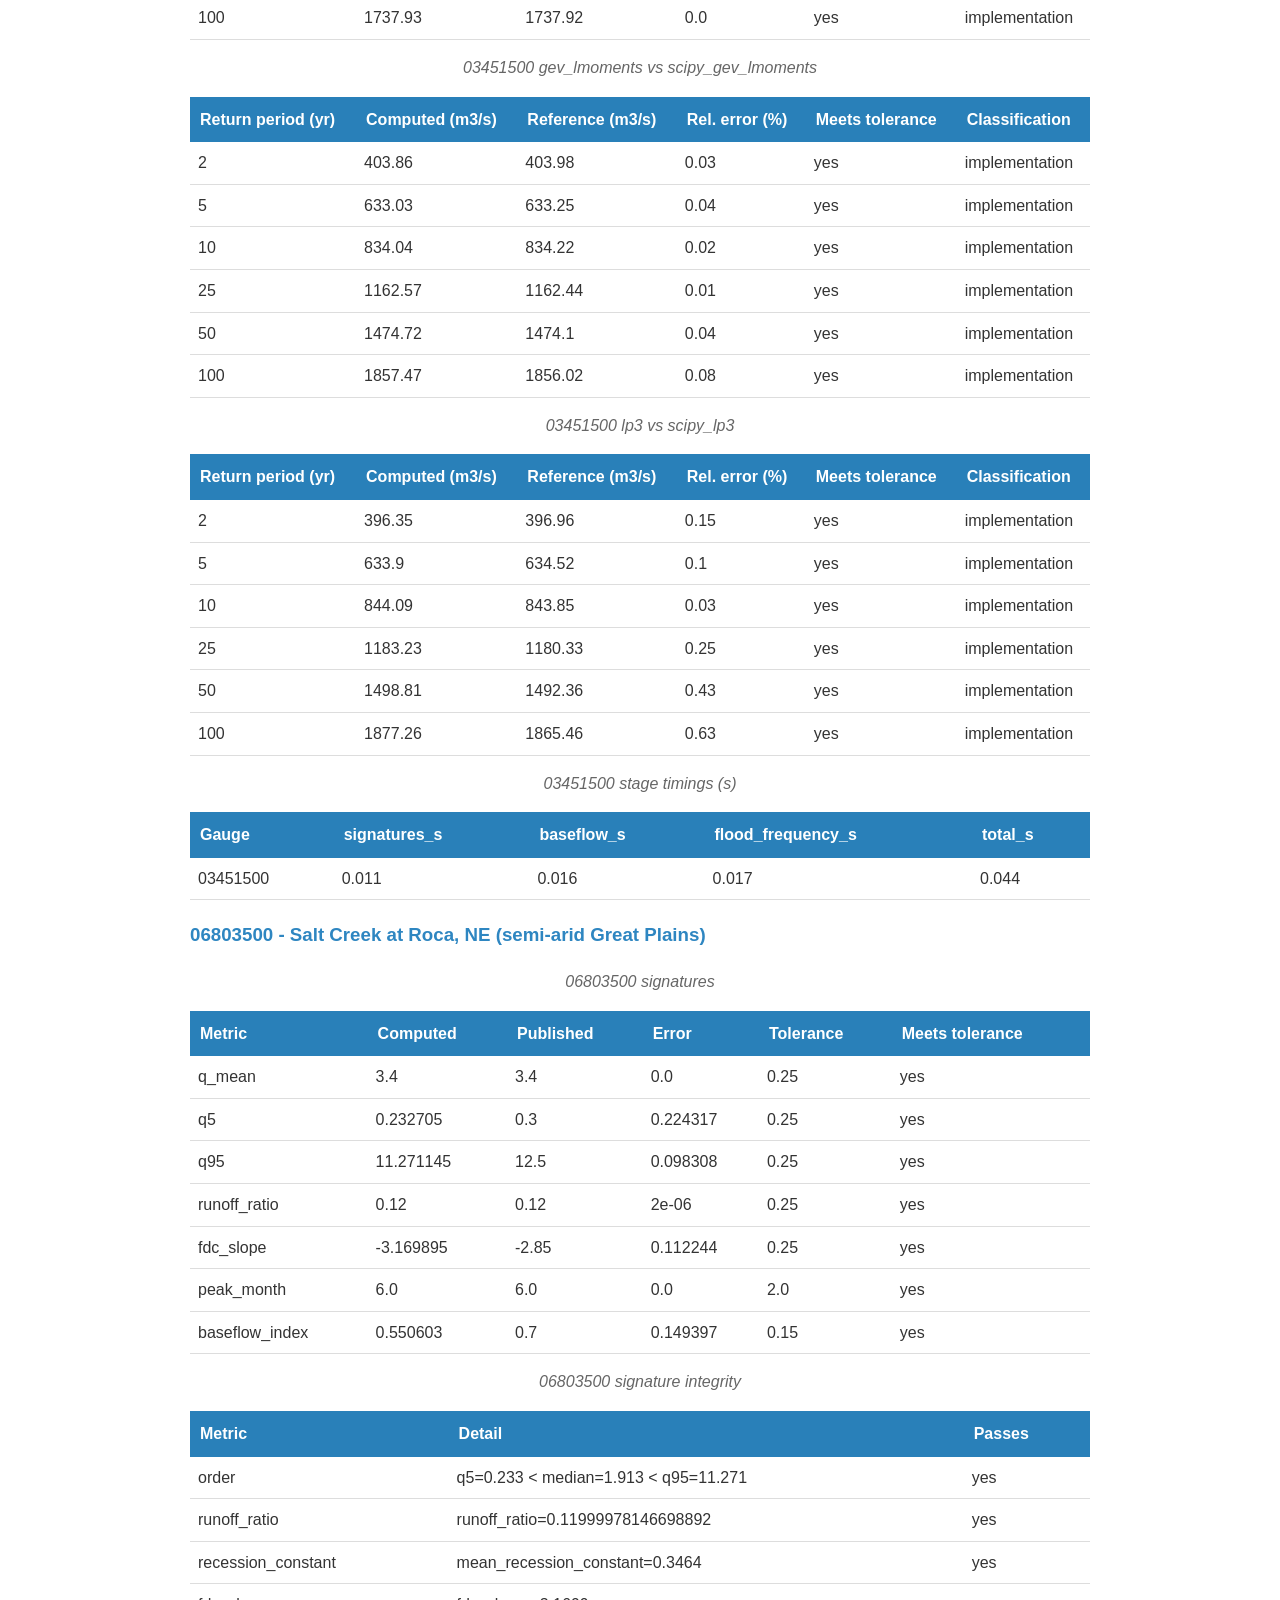
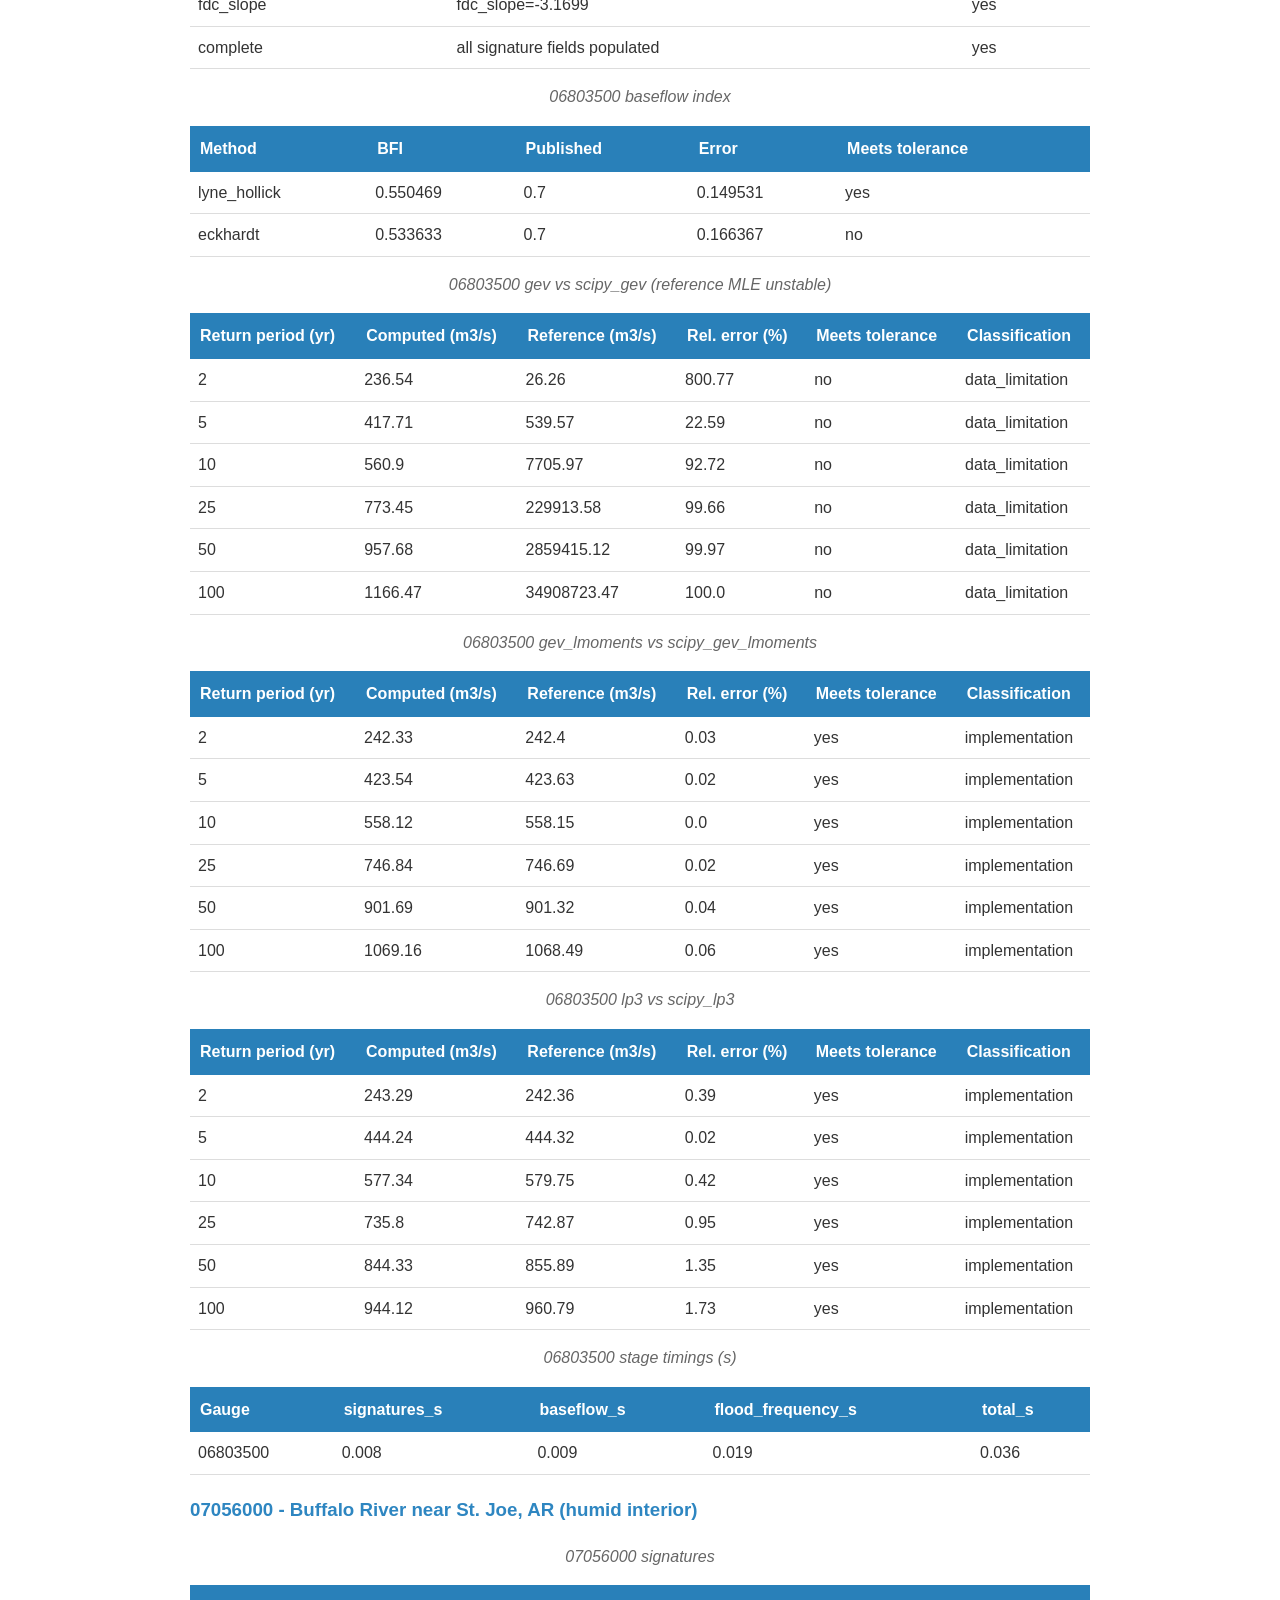
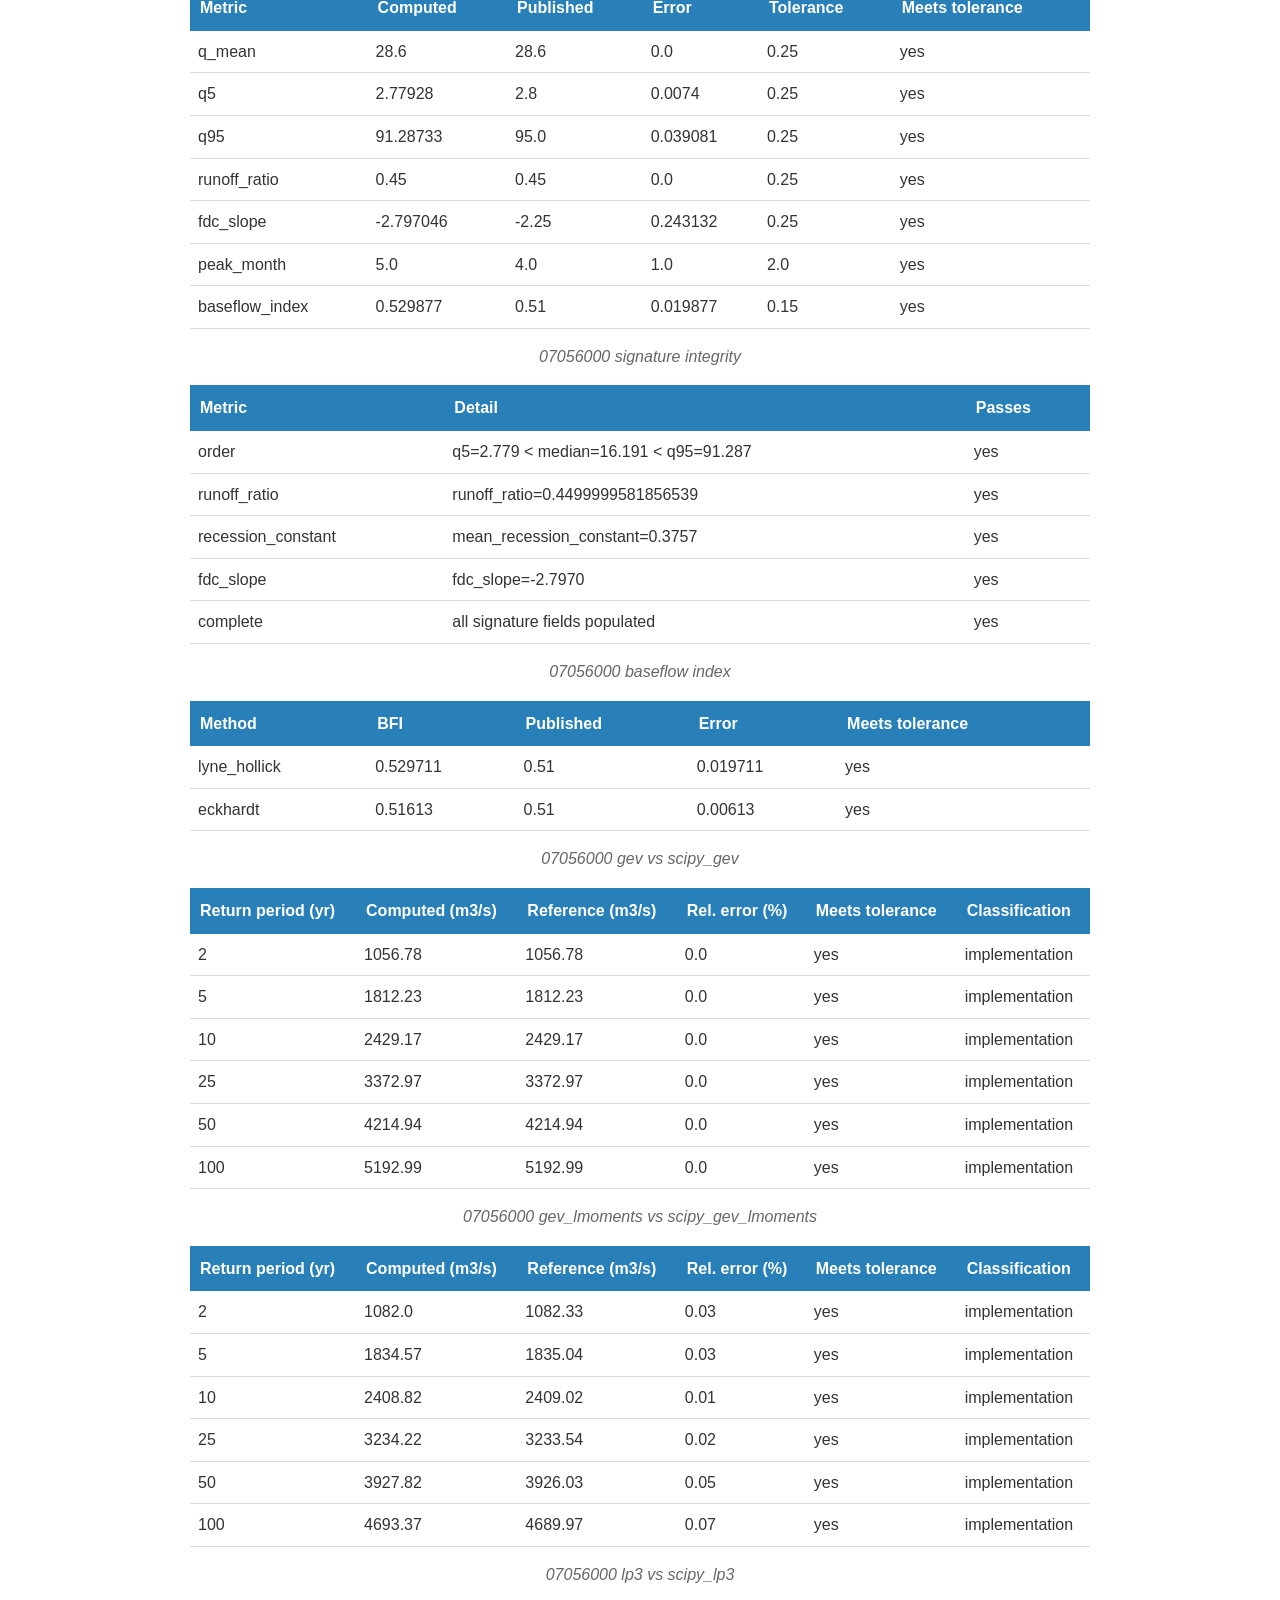
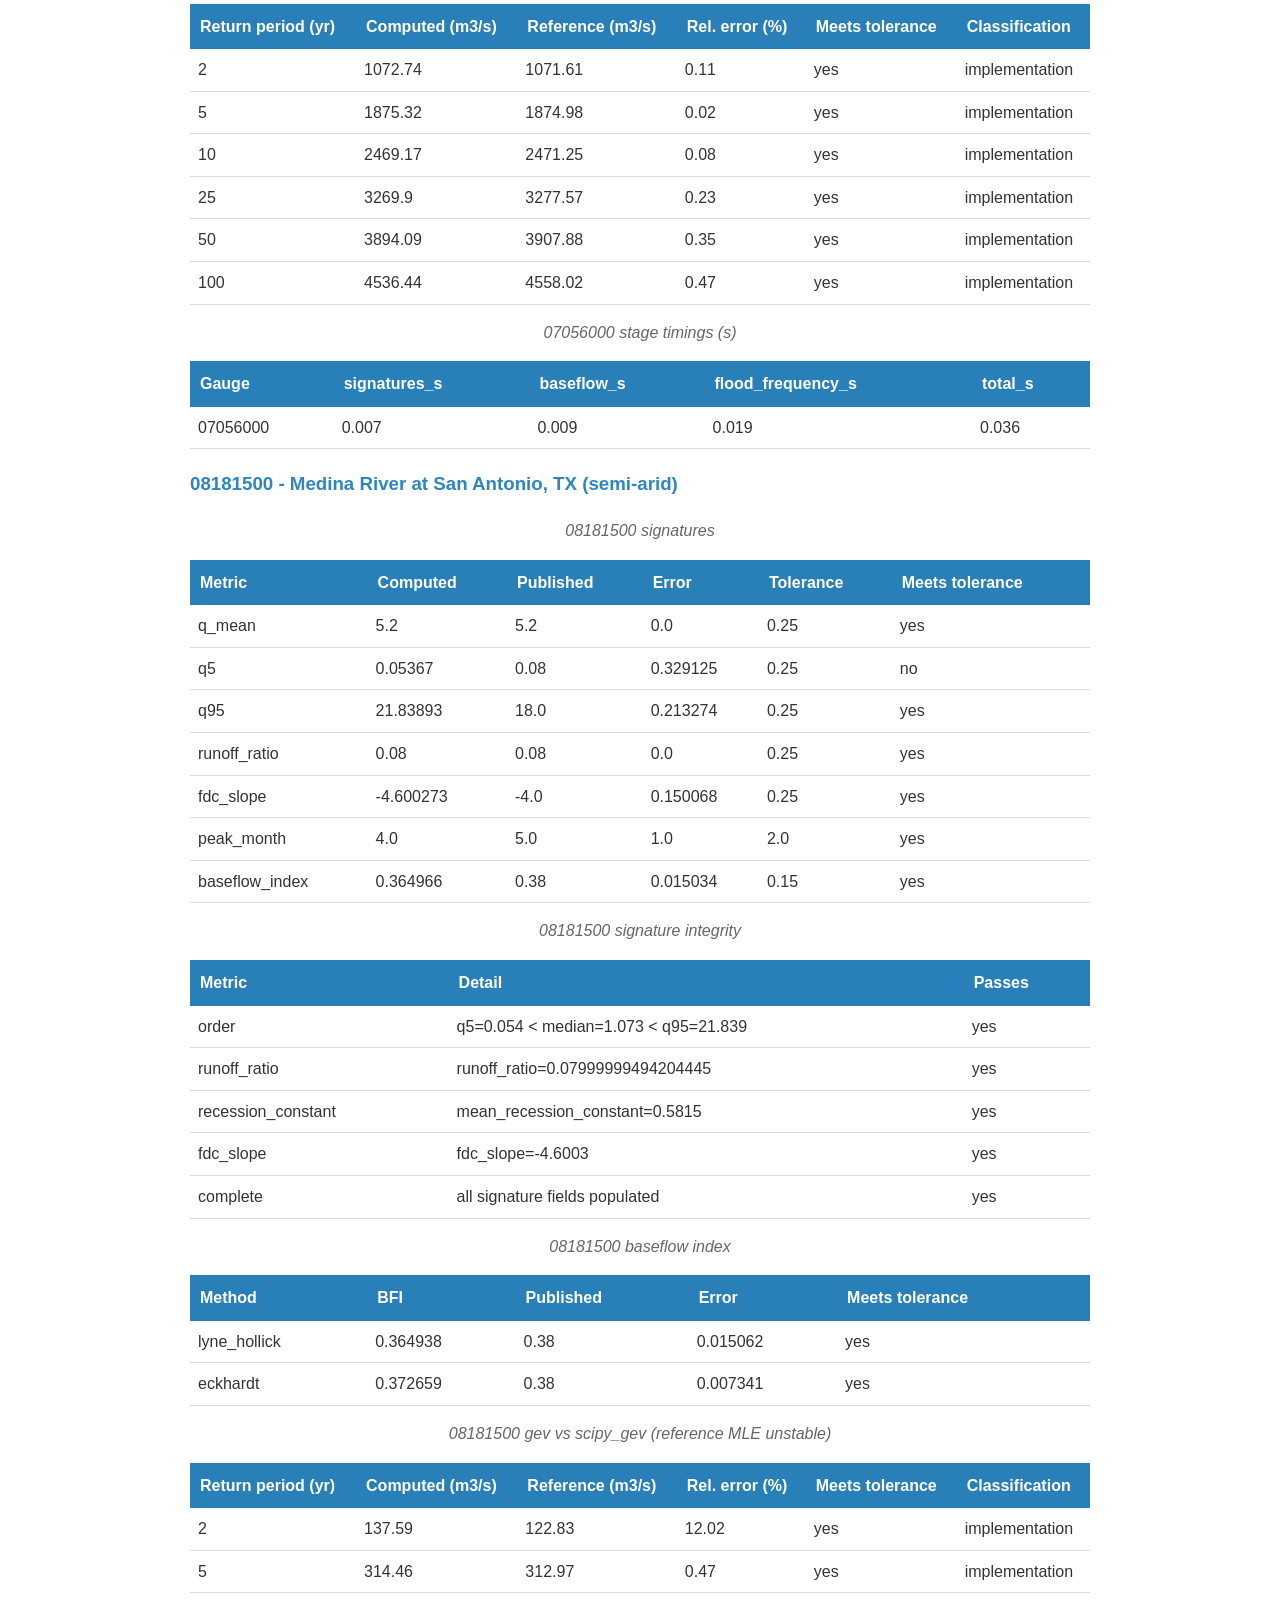
==== commit b0bdf8bd: "Refresh example benchmark results" ====
--- a/examples/camels_benchmark/results.html
+++ b/examples/camels_benchmark/results.html
@@ -137,8 +137,8 @@
 </head>
 <body>
 <h1>CAMELS Benchmark: AquaScope against published and reference values</h1>
-<div class="report-meta"><strong>Author:</strong> AquaScope<br>
-<strong>Date:</strong> 2026-09-10<br>
+<div class="report-meta"><strong>Author:</strong> Abdoul Rachid Ouédraogo<br>
+<strong>Date:</strong> 2026-09-11<br>
 <strong>Description:</strong> Flood frequency, baseflow and signature verification over 10 CAMELS catchments.<br>
 <strong>Data Sources:</strong> Synthetic daily series (data/camels_benchmark/daily), USGS annual peaks (data/camels_benchmark/peaks), CAMELS attributes (Addor et al., 2017), Flood-frequency reference quantiles (ffa_reference.json)<br>
 <strong>Version:</strong> 1.1</div>
@@ -572,10 +572,10 @@
 </tr></thead><tbody>
 <tr>
   <td>01013500</td>
-  <td>0.016</td>
+  <td>0.01</td>
+  <td>0.01</td>
   <td>0.018</td>
-  <td>0.048</td>
-  <td>0.081</td>
+  <td>0.037</td>
 </tr>
 </tbody></table>
 <h3 id="01664000---rappahannock-river-near-fredericksburg-va-humid-continental">01664000 - Rappahannock River near Fredericksburg, VA (humid continental)</h3>
@@ -891,10 +891,10 @@
 </tr></thead><tbody>
 <tr>
   <td>01664000</td>
-  <td>0.01</td>
-  <td>0.014</td>
-  <td>0.022</td>
-  <td>0.046</td>
+  <td>0.008</td>
+  <td>0.009</td>
+  <td>0.016</td>
+  <td>0.033</td>
 </tr>
 </tbody></table>
 <h3 id="02231000---st-marys-river-near-macclenny-fl-subtropical">02231000 - St. Marys River near Macclenny, FL (subtropical)</h3>
@@ -1210,10 +1210,10 @@
 </tr></thead><tbody>
 <tr>
   <td>02231000</td>
-  <td>0.011</td>
-  <td>0.014</td>
-  <td>0.027</td>
-  <td>0.052</td>
+  <td>0.008</td>
+  <td>0.009</td>
+  <td>0.017</td>
+  <td>0.034</td>
 </tr>
 </tbody></table>
 <h3 id="03451500---french-broad-river-at-asheville-nc-humid-appalachian">03451500 - French Broad River at Asheville, NC (humid Appalachian)</h3>
@@ -1529,10 +1529,10 @@
 </tr></thead><tbody>
 <tr>
   <td>03451500</td>
-  <td>0.014</td>
-  <td>0.015</td>
-  <td>0.024</td>
-  <td>0.052</td>
+  <td>0.011</td>
+  <td>0.016</td>
+  <td>0.017</td>
+  <td>0.044</td>
 </tr>
 </tbody></table>
 <h3 id="06803500---salt-creek-at-roca-ne-semi-arid-great-plains">06803500 - Salt Creek at Roca, NE (semi-arid Great Plains)</h3>
@@ -1848,10 +1848,10 @@
 </tr></thead><tbody>
 <tr>
   <td>06803500</td>
-  <td>0.011</td>
-  <td>0.013</td>
-  <td>0.029</td>
-  <td>0.053</td>
+  <td>0.008</td>
+  <td>0.009</td>
+  <td>0.019</td>
+  <td>0.036</td>
 </tr>
 </tbody></table>
 <h3 id="07056000---buffalo-river-near-st-joe-ar-humid-interior">07056000 - Buffalo River near St. Joe, AR (humid interior)</h3>
@@ -2167,10 +2167,10 @@
 </tr></thead><tbody>
 <tr>
   <td>07056000</td>
-  <td>0.011</td>
-  <td>0.013</td>
-  <td>0.029</td>
-  <td>0.053</td>
+  <td>0.007</td>
+  <td>0.009</td>
+  <td>0.019</td>
+  <td>0.036</td>
 </tr>
 </tbody></table>
 <h3 id="08181500---medina-river-at-san-antonio-tx-semi-arid">08181500 - Medina River at San Antonio, TX (semi-arid)</h3>
@@ -2486,10 +2486,10 @@
 </tr></thead><tbody>
 <tr>
   <td>08181500</td>
-  <td>0.013</td>
-  <td>0.013</td>
-  <td>0.023</td>
-  <td>0.049</td>
+  <td>0.008</td>
+  <td>0.009</td>
+  <td>0.016</td>
+  <td>0.034</td>
 </tr>
 </tbody></table>
 <h3 id="09510200---cave-creek-near-cave-creek-az-arid">09510200 - Cave Creek near Cave Creek, AZ (arid)</h3>
@@ -2805,10 +2805,10 @@
 </tr></thead><tbody>
 <tr>
   <td>09510200</td>
-  <td>0.012</td>
-  <td>0.014</td>
-  <td>0.031</td>
-  <td>0.057</td>
+  <td>0.008</td>
+  <td>0.01</td>
+  <td>0.025</td>
+  <td>0.043</td>
 </tr>
 </tbody></table>
 <h3 id="11532500---smith-river-near-crescent-city-ca-pacific-northwest-rain">11532500 - Smith River near Crescent City, CA (Pacific Northwest rain)</h3>
@@ -3124,10 +3124,10 @@
 </tr></thead><tbody>
 <tr>
   <td>11532500</td>
+  <td>0.008</td>
   <td>0.01</td>
-  <td>0.012</td>
-  <td>0.027</td>
-  <td>0.049</td>
+  <td>0.021</td>
+  <td>0.039</td>
 </tr>
 </tbody></table>
 <h3 id="14301000---nehalem-river-near-foss-or-pacific-northwest-rain">14301000 - Nehalem River near Foss, OR (Pacific Northwest rain)</h3>
@@ -3443,10 +3443,10 @@
 </tr></thead><tbody>
 <tr>
   <td>14301000</td>
-  <td>0.009</td>
+  <td>0.008</td>
   <td>0.01</td>
-  <td>0.021</td>
-  <td>0.04</td>
+  <td>0.016</td>
+  <td>0.034</td>
 </tr>
 </tbody></table>
 <h2 id="execution-timings">Execution timings</h2>
@@ -3462,79 +3462,79 @@
 </tr></thead><tbody>
 <tr>
   <td>01013500</td>
+  <td>0.01</td>
+  <td>0.01</td>
+  <td>0.018</td>
+  <td>0.037</td>
+</tr>
+<tr>
+  <td>01664000</td>
+  <td>0.008</td>
+  <td>0.009</td>
   <td>0.016</td>
-  <td>0.018</td>
-  <td>0.048</td>
-  <td>0.081</td>
-</tr>
-<tr>
-  <td>01664000</td>
+  <td>0.033</td>
+</tr>
+<tr>
+  <td>02231000</td>
+  <td>0.008</td>
+  <td>0.009</td>
+  <td>0.017</td>
+  <td>0.034</td>
+</tr>
+<tr>
+  <td>03451500</td>
+  <td>0.011</td>
+  <td>0.016</td>
+  <td>0.017</td>
+  <td>0.044</td>
+</tr>
+<tr>
+  <td>06803500</td>
+  <td>0.008</td>
+  <td>0.009</td>
+  <td>0.019</td>
+  <td>0.036</td>
+</tr>
+<tr>
+  <td>07056000</td>
+  <td>0.007</td>
+  <td>0.009</td>
+  <td>0.019</td>
+  <td>0.036</td>
+</tr>
+<tr>
+  <td>08181500</td>
+  <td>0.008</td>
+  <td>0.009</td>
+  <td>0.016</td>
+  <td>0.034</td>
+</tr>
+<tr>
+  <td>09510200</td>
+  <td>0.008</td>
   <td>0.01</td>
-  <td>0.014</td>
-  <td>0.022</td>
-  <td>0.046</td>
-</tr>
-<tr>
-  <td>02231000</td>
-  <td>0.011</td>
-  <td>0.014</td>
-  <td>0.027</td>
-  <td>0.052</td>
-</tr>
-<tr>
-  <td>03451500</td>
-  <td>0.014</td>
-  <td>0.015</td>
-  <td>0.024</td>
-  <td>0.052</td>
-</tr>
-<tr>
-  <td>06803500</td>
-  <td>0.011</td>
-  <td>0.013</td>
-  <td>0.029</td>
-  <td>0.053</td>
-</tr>
-<tr>
-  <td>07056000</td>
-  <td>0.011</td>
-  <td>0.013</td>
-  <td>0.029</td>
-  <td>0.053</td>
-</tr>
-<tr>
-  <td>08181500</td>
-  <td>0.013</td>
-  <td>0.013</td>
-  <td>0.023</td>
-  <td>0.049</td>
-</tr>
-<tr>
-  <td>09510200</td>
-  <td>0.012</td>
-  <td>0.014</td>
-  <td>0.031</td>
-  <td>0.057</td>
+  <td>0.025</td>
+  <td>0.043</td>
 </tr>
 <tr>
   <td>11532500</td>
-  <td>0.01</td>
-  <td>0.012</td>
-  <td>0.027</td>
-  <td>0.049</td>
-</tr>
-<tr>
-  <td>14301000</td>
-  <td>0.009</td>
+  <td>0.008</td>
   <td>0.01</td>
   <td>0.021</td>
-  <td>0.04</td>
-</tr>
-</tbody></table>
-<div class="metric"><div class="metric-value">0.532</div><div class="metric-name">Total runtime (s)</div><span class="metric-unit">s</span></div>
+  <td>0.039</td>
+</tr>
+<tr>
+  <td>14301000</td>
+  <td>0.008</td>
+  <td>0.01</td>
+  <td>0.016</td>
+  <td>0.034</td>
+</tr>
+</tbody></table>
+<div class="metric"><div class="metric-value">0.369</div><div class="metric-name">Total runtime (s)</div><span class="metric-unit">s</span></div>
 <h2 id="data-and-methods">Data and methods</h2>
 <p>Discharge: synthetic daily series calibrated to CAMELS; peaks: USGS NWIS annual peak series, one value per USGS water year, screened for qualifier codes and censored values. Reference quantiles: GEV-MLE and LP3 via scipy, GEV-L-moments via lmoments3 (Hosking 1997). Full provenance per catchment in results.json.</p>
 <h2 id="cite-this-software">Cite this software</h2>
-<p>AquaScope (2026). AquaScope: Open-source water data aggregation toolkit (version 0.15.1) [Software]. DOI not yet assigned.</p>
+<p>Abdoul Rachid Ouédraogo (2026). AquaScope: Open-source water data aggregation toolkit (version 0.16.0) [Software]. Zenodo. https://doi.org/10.5281/zenodo.21903143</p>
 </body>
 </html>
